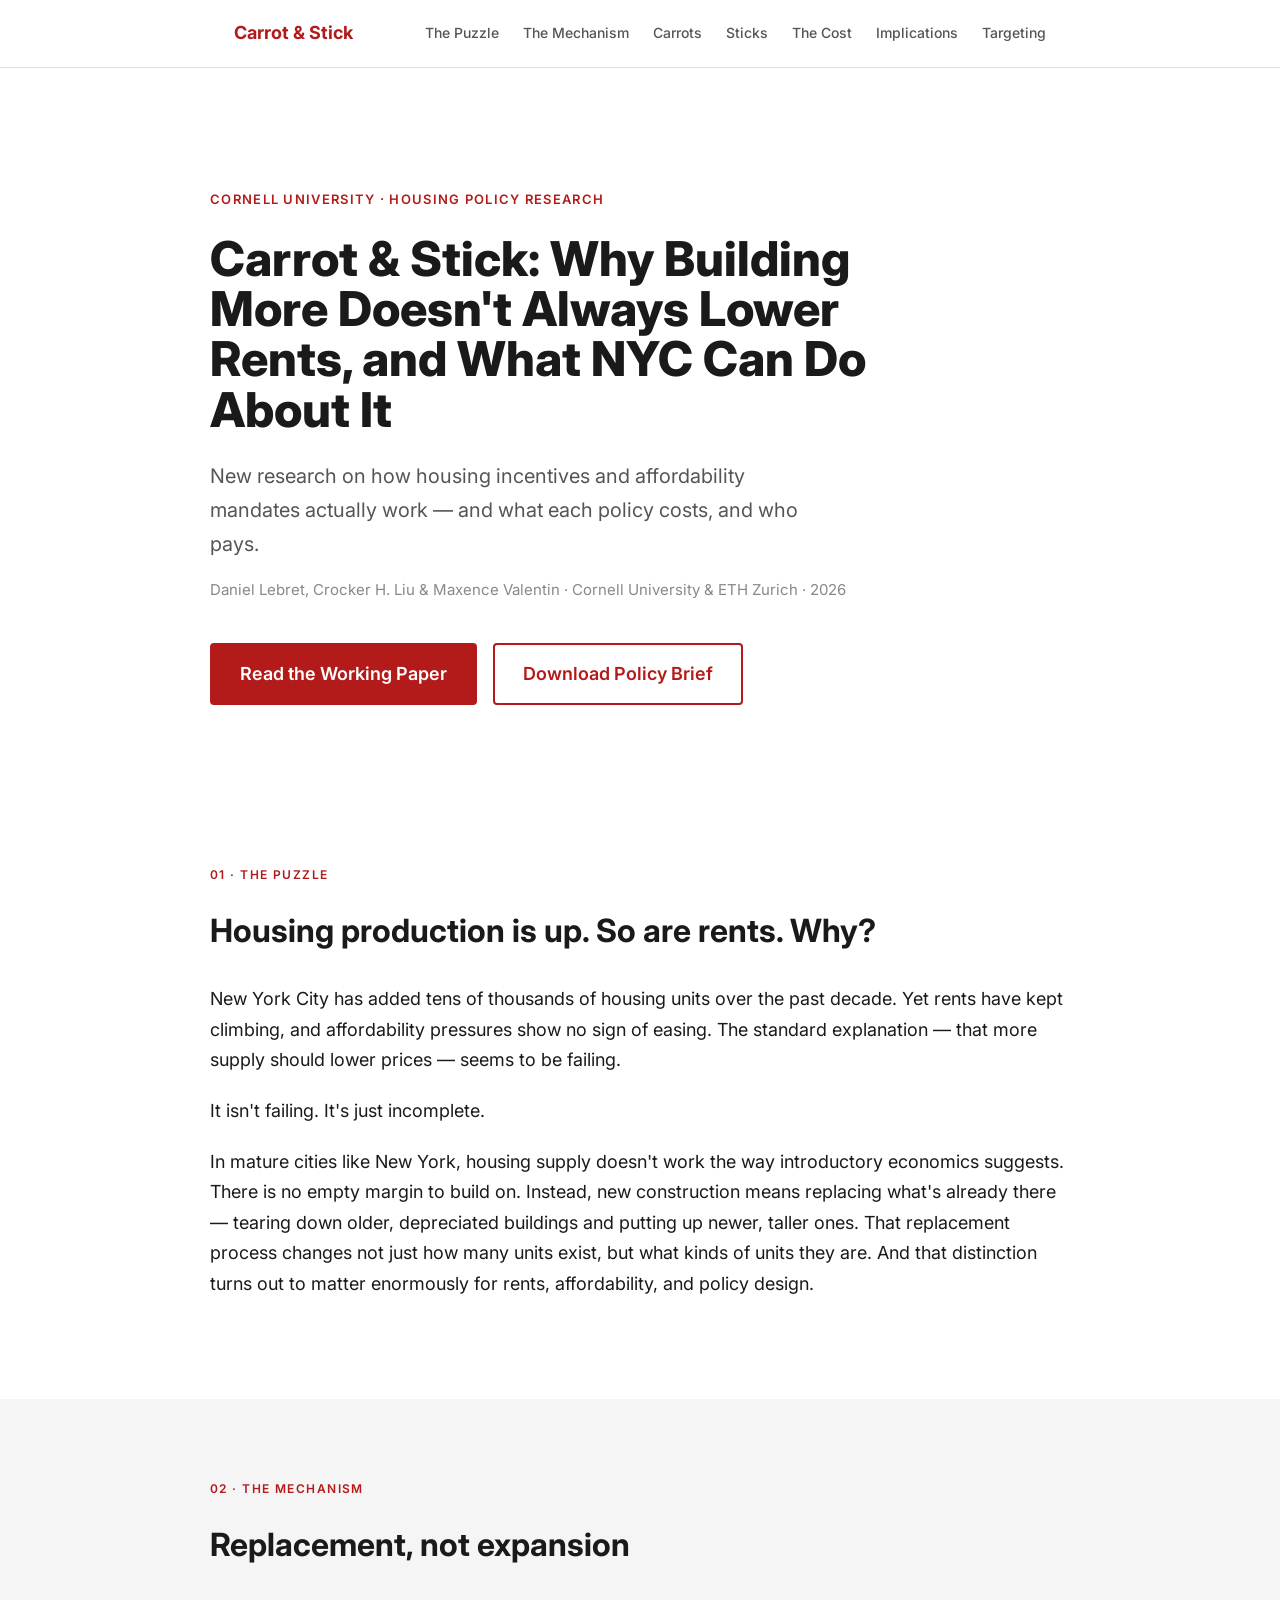
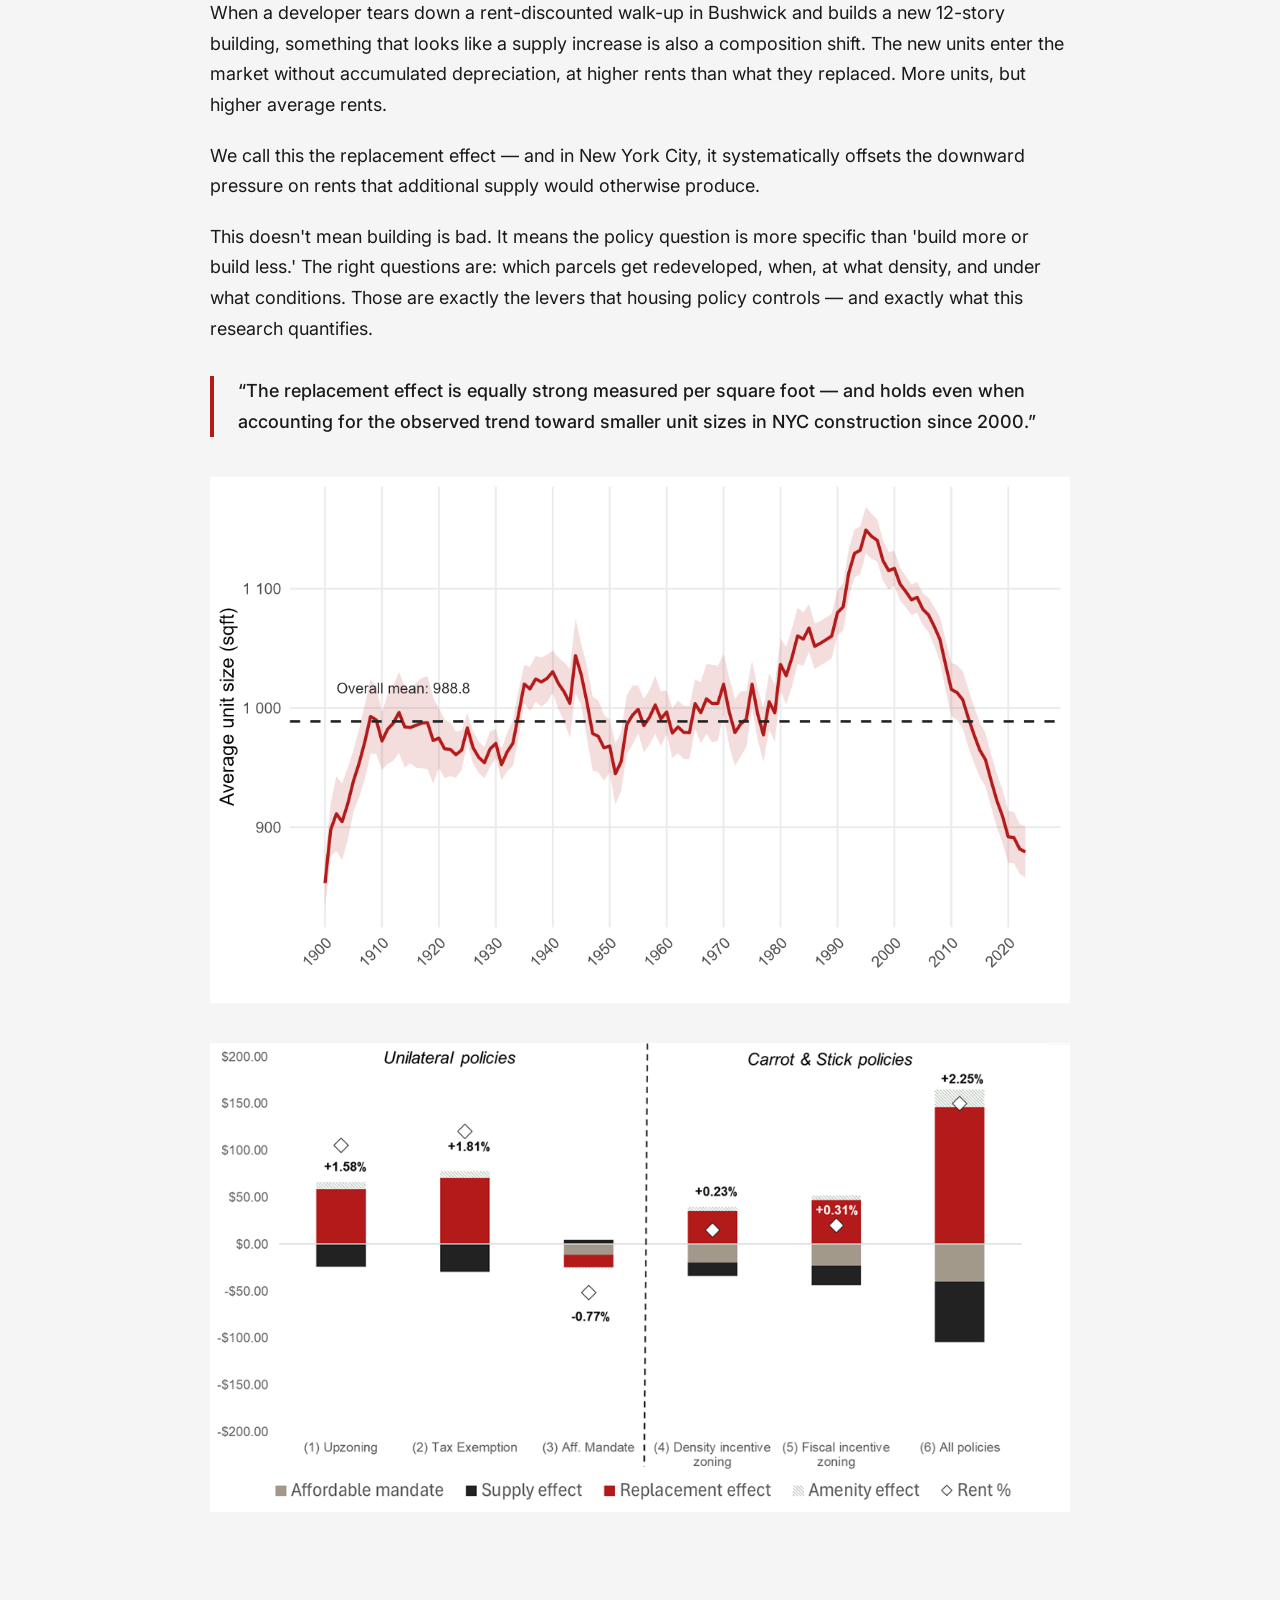
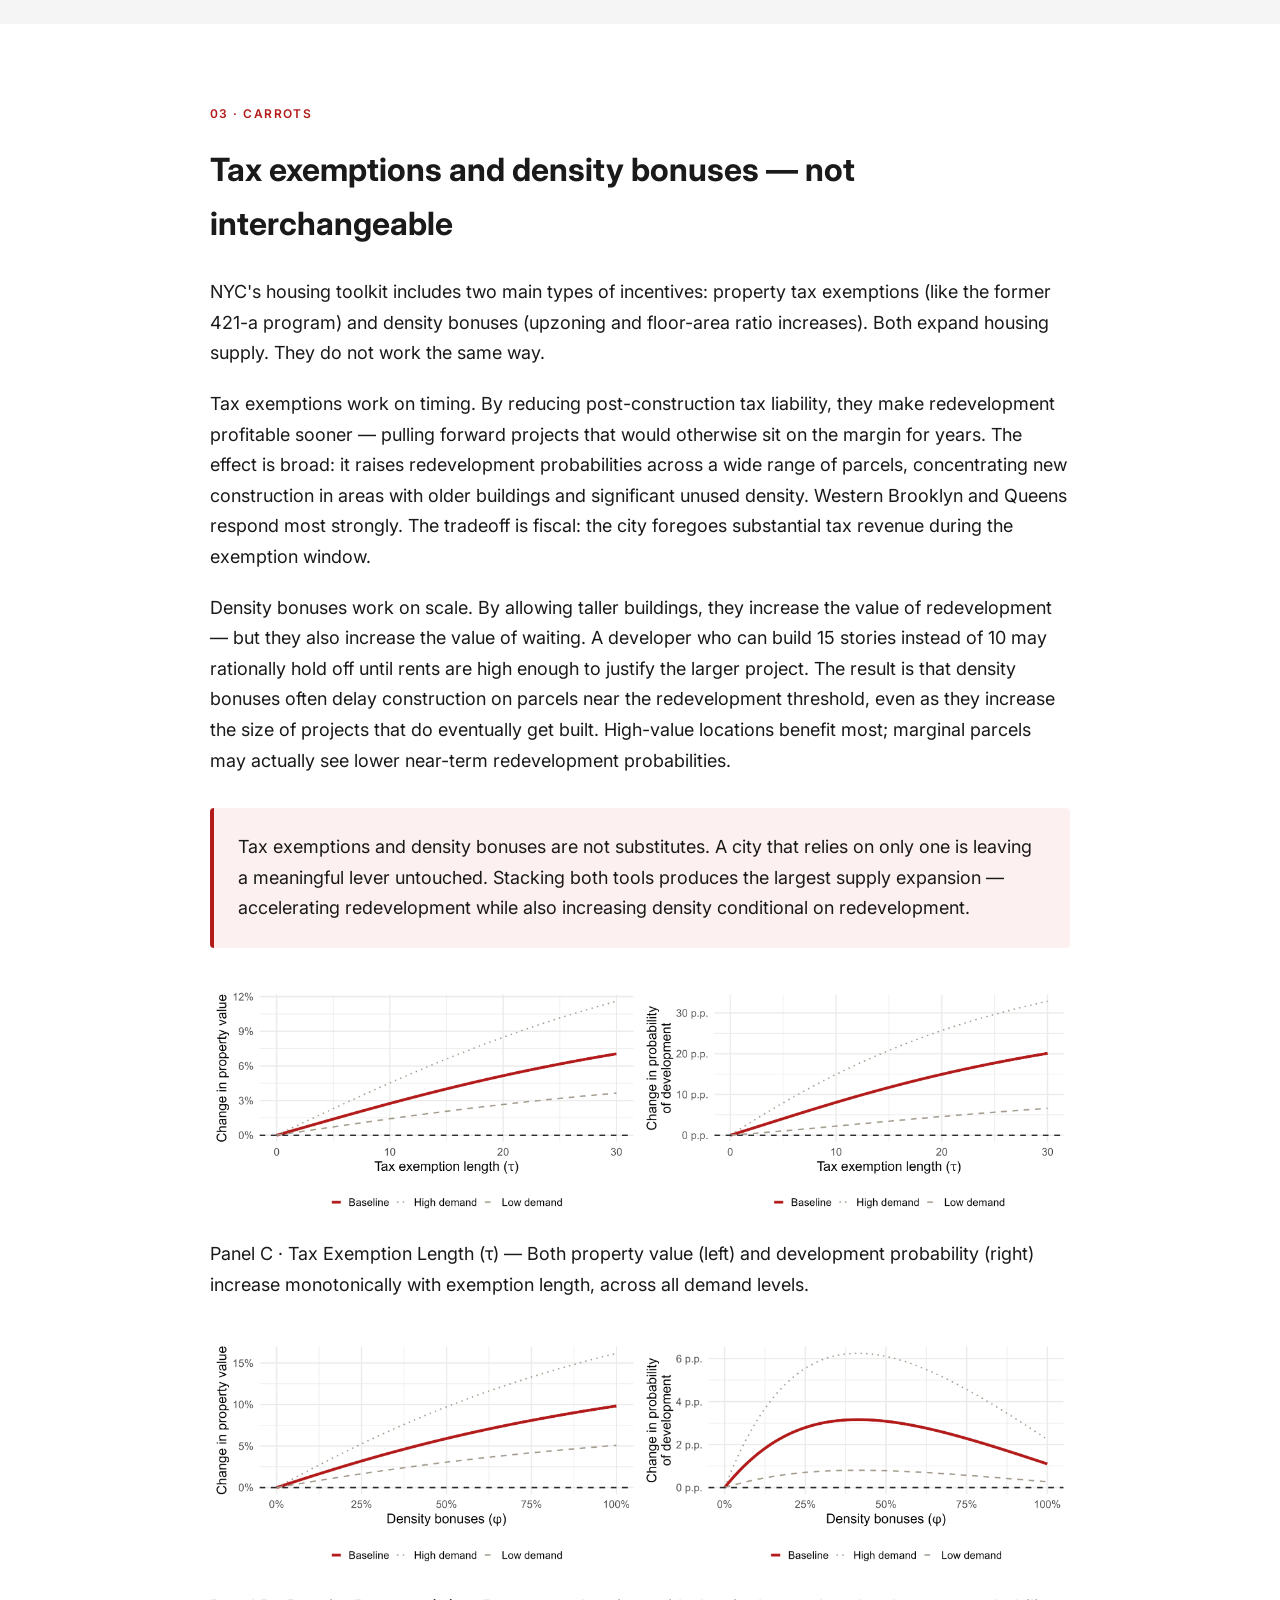
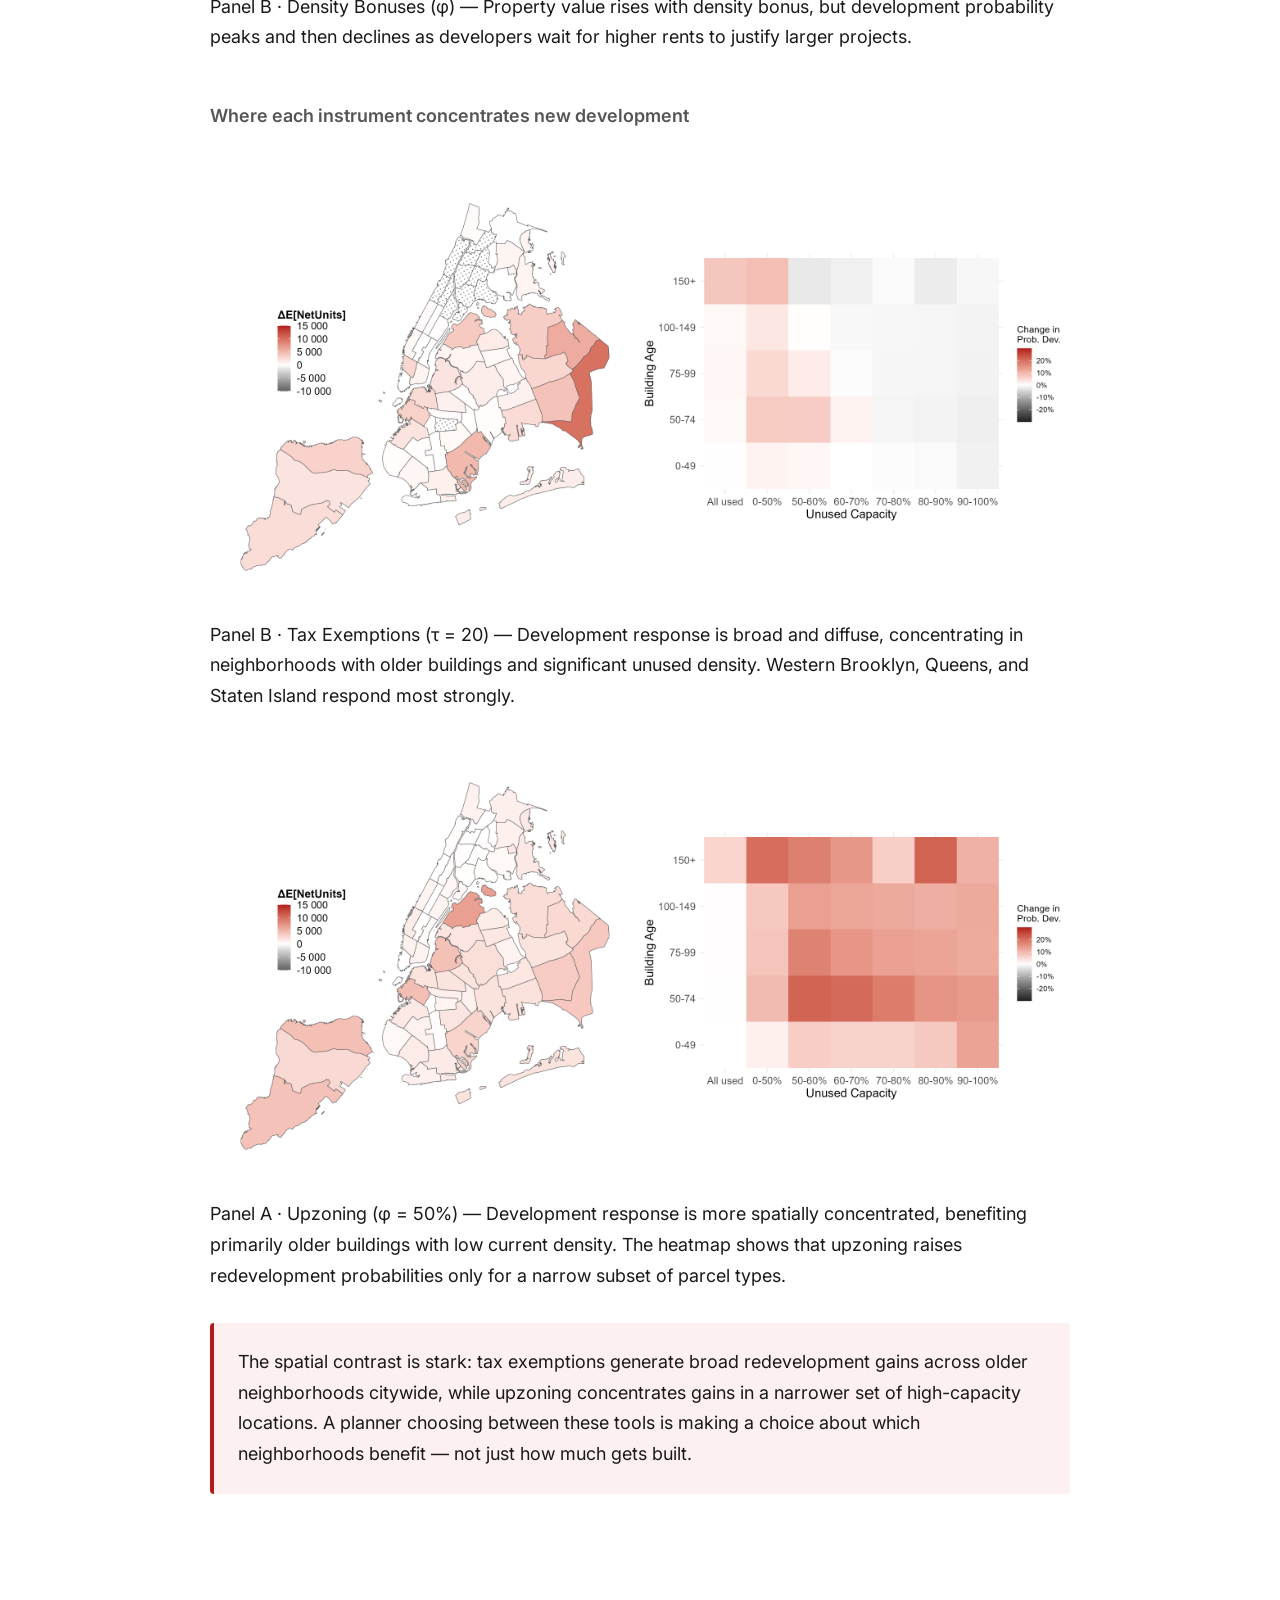
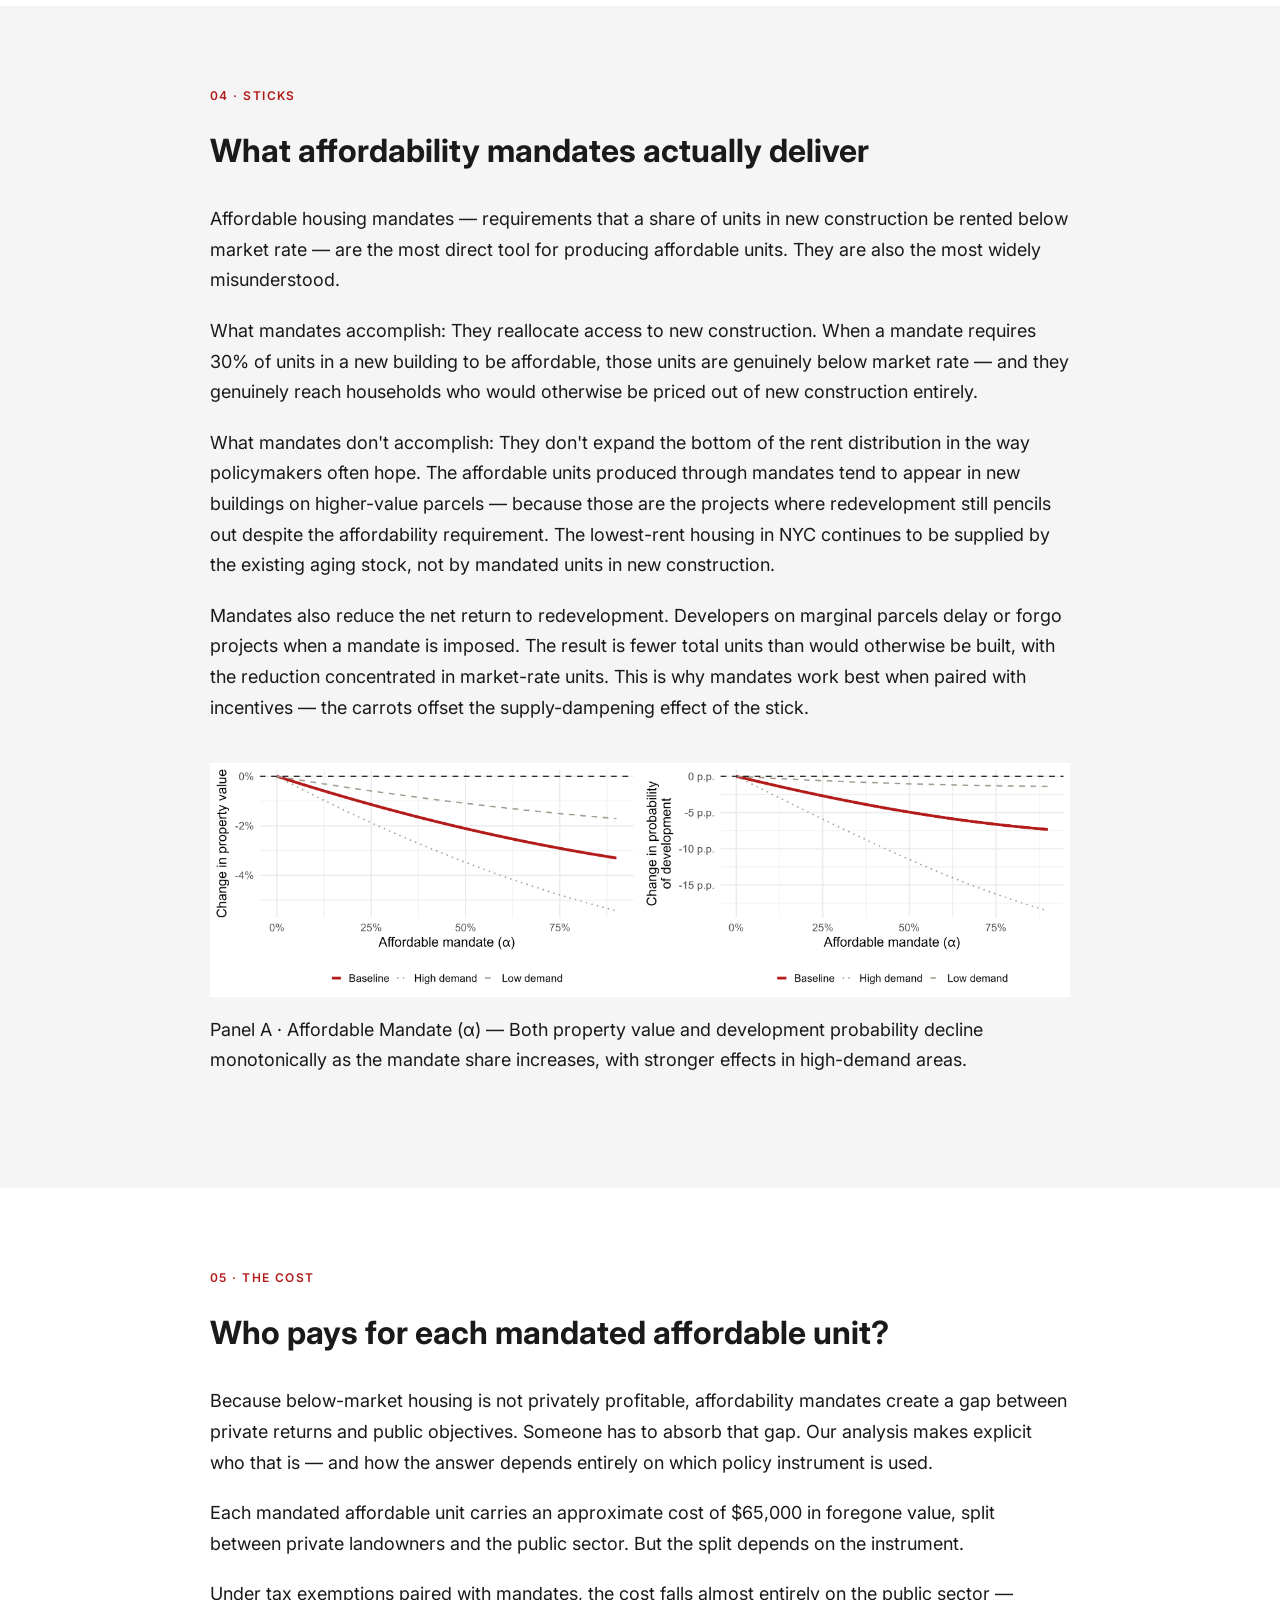
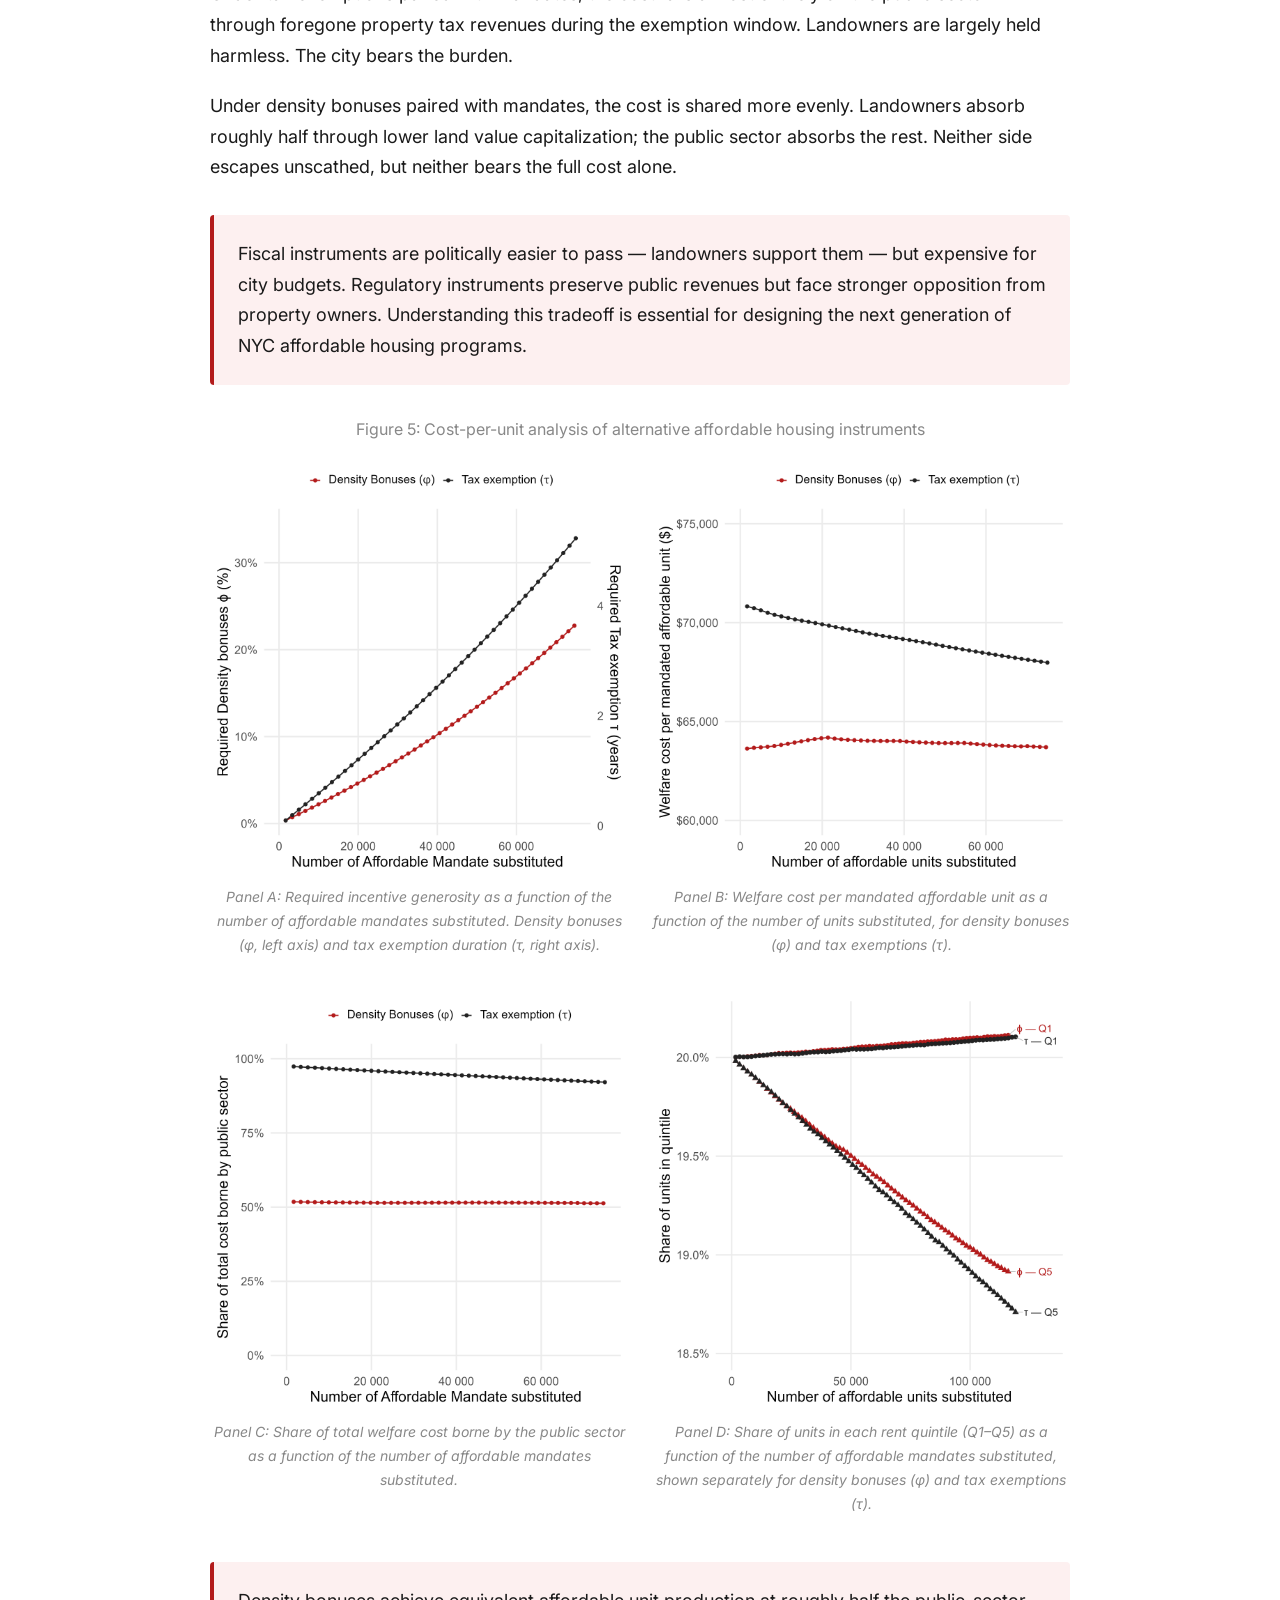
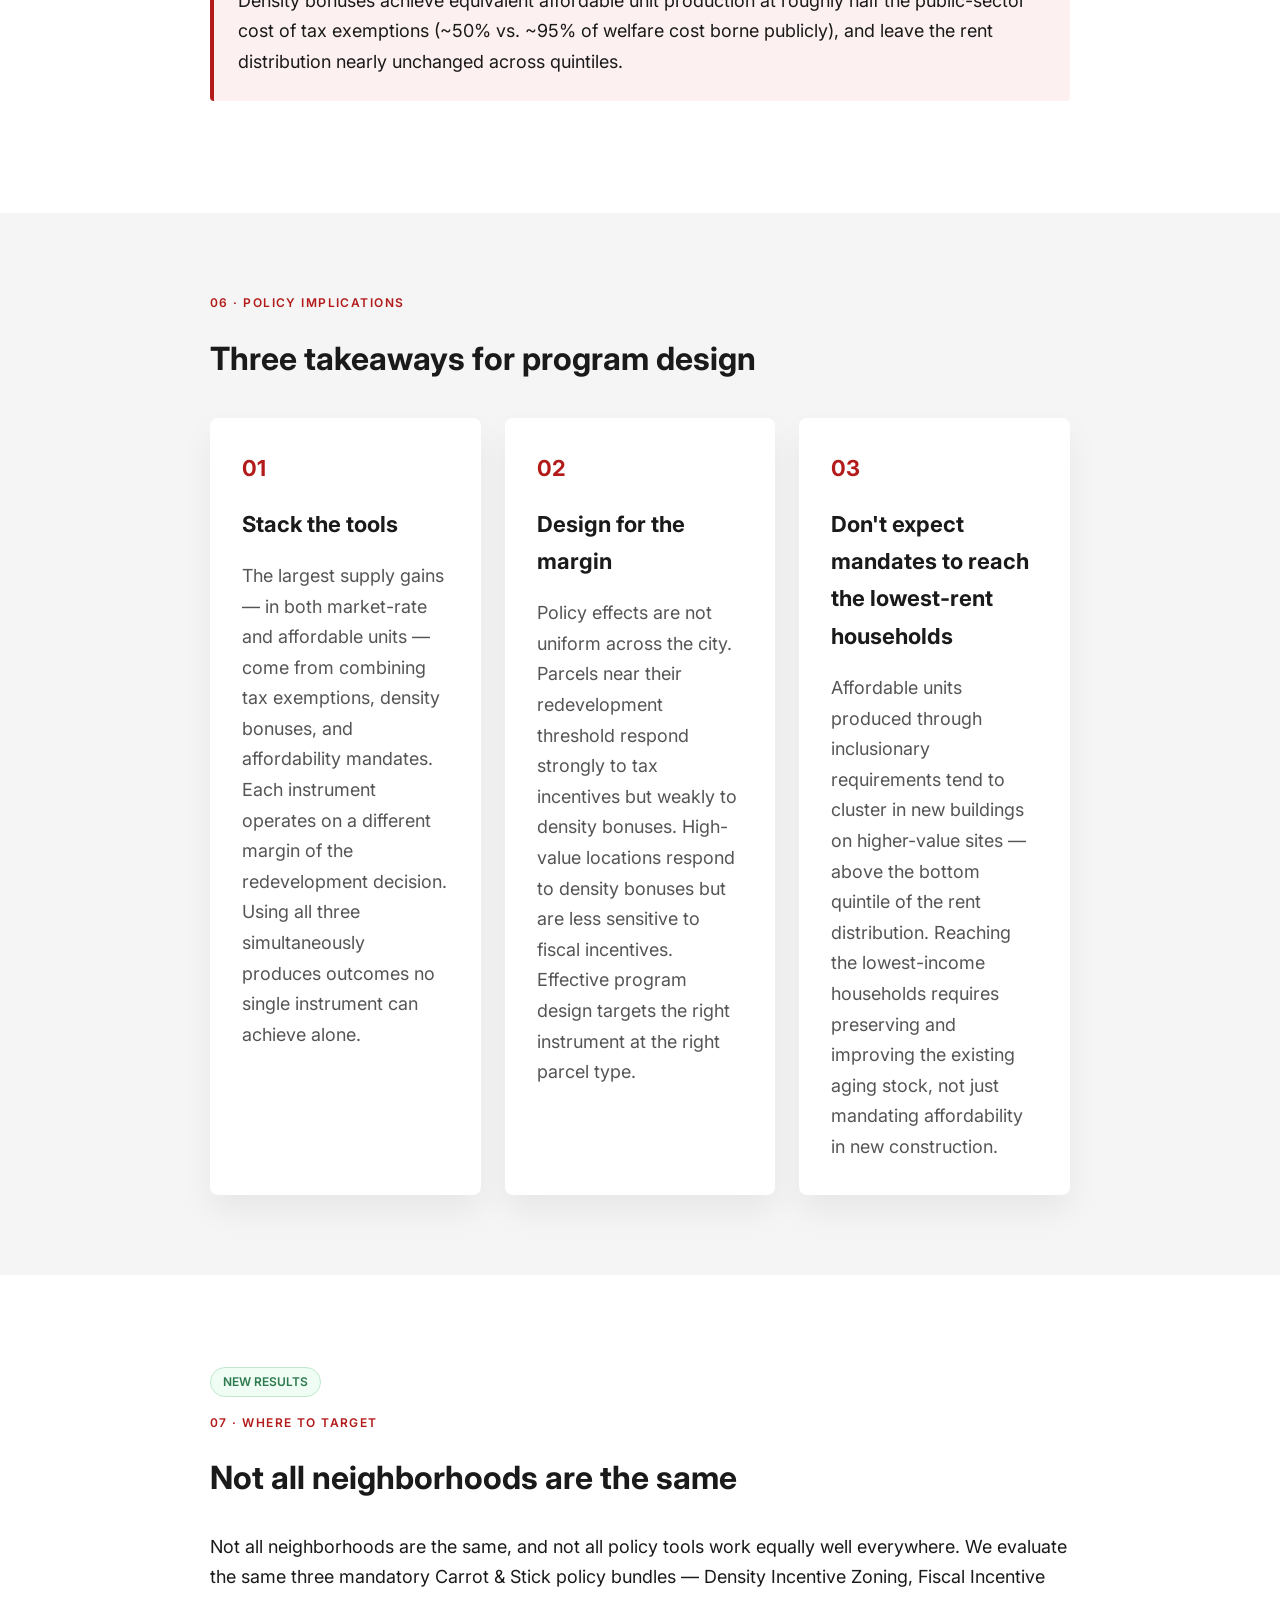
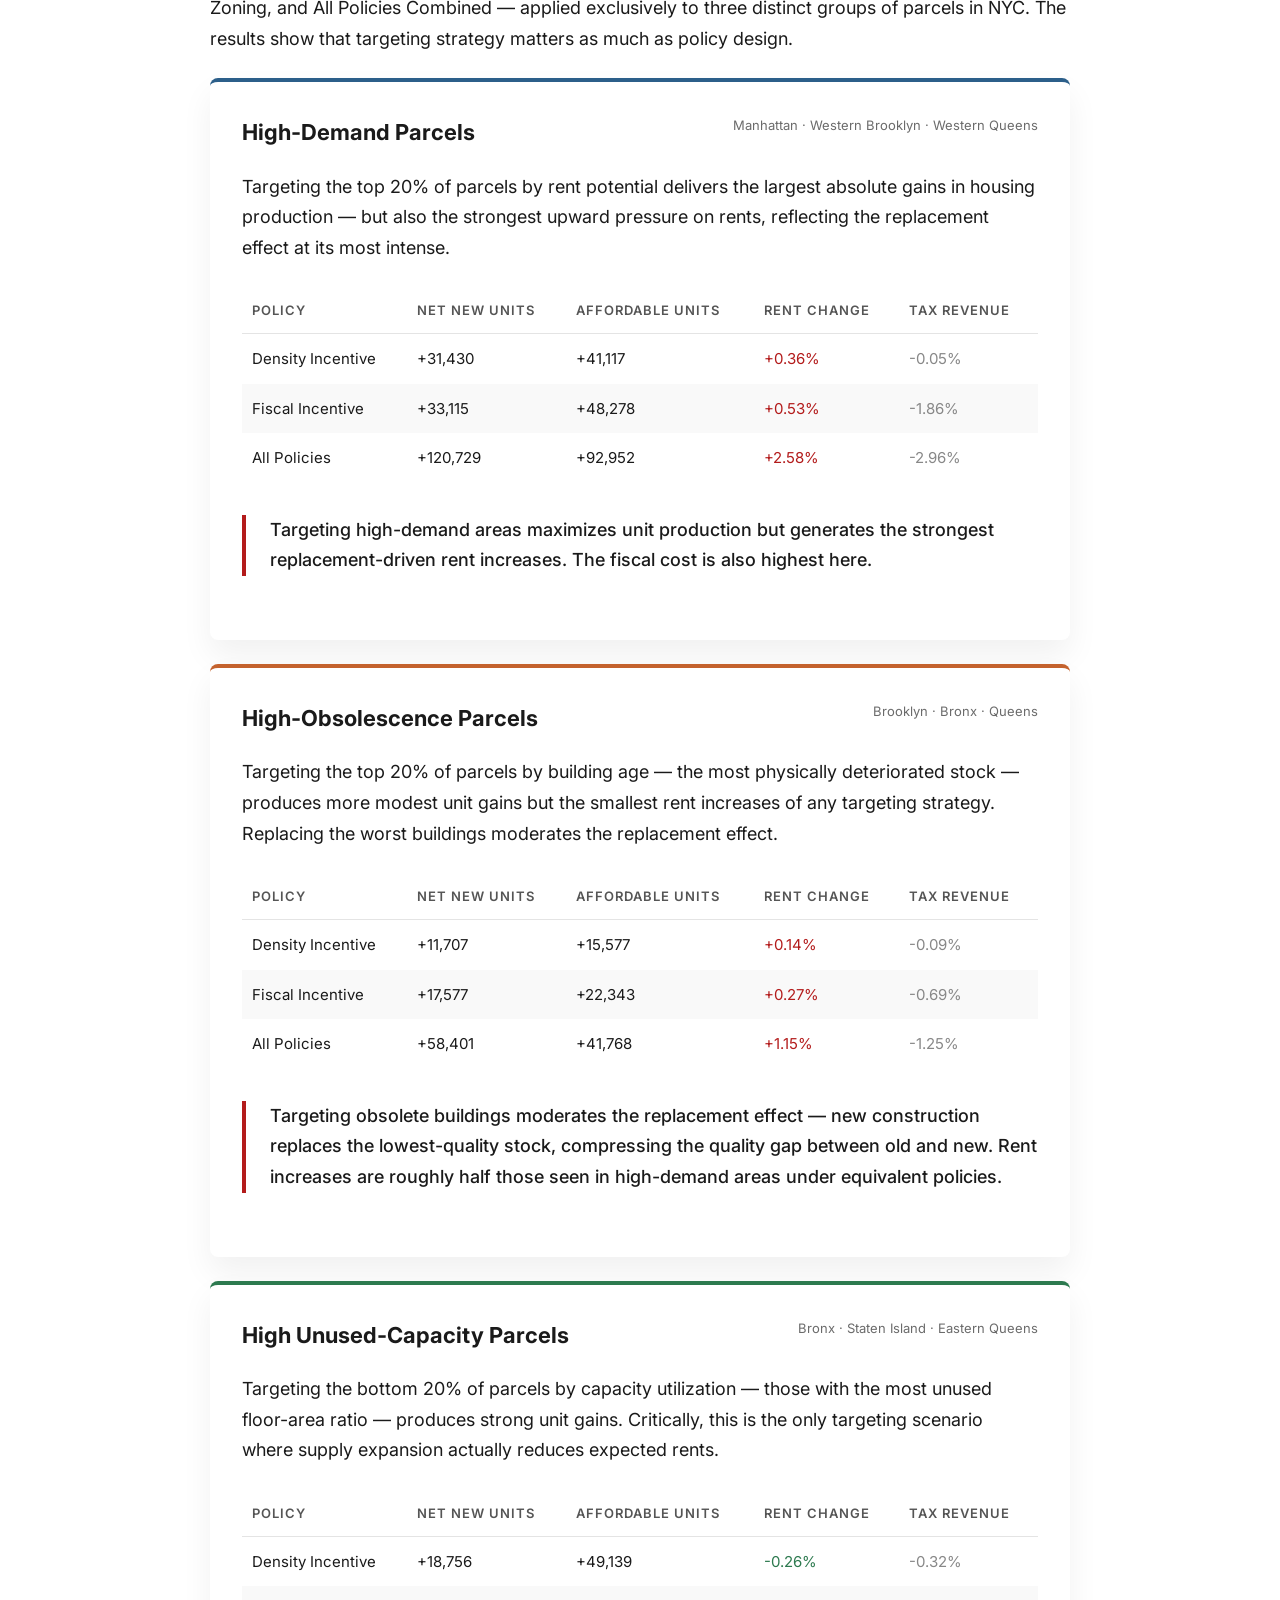
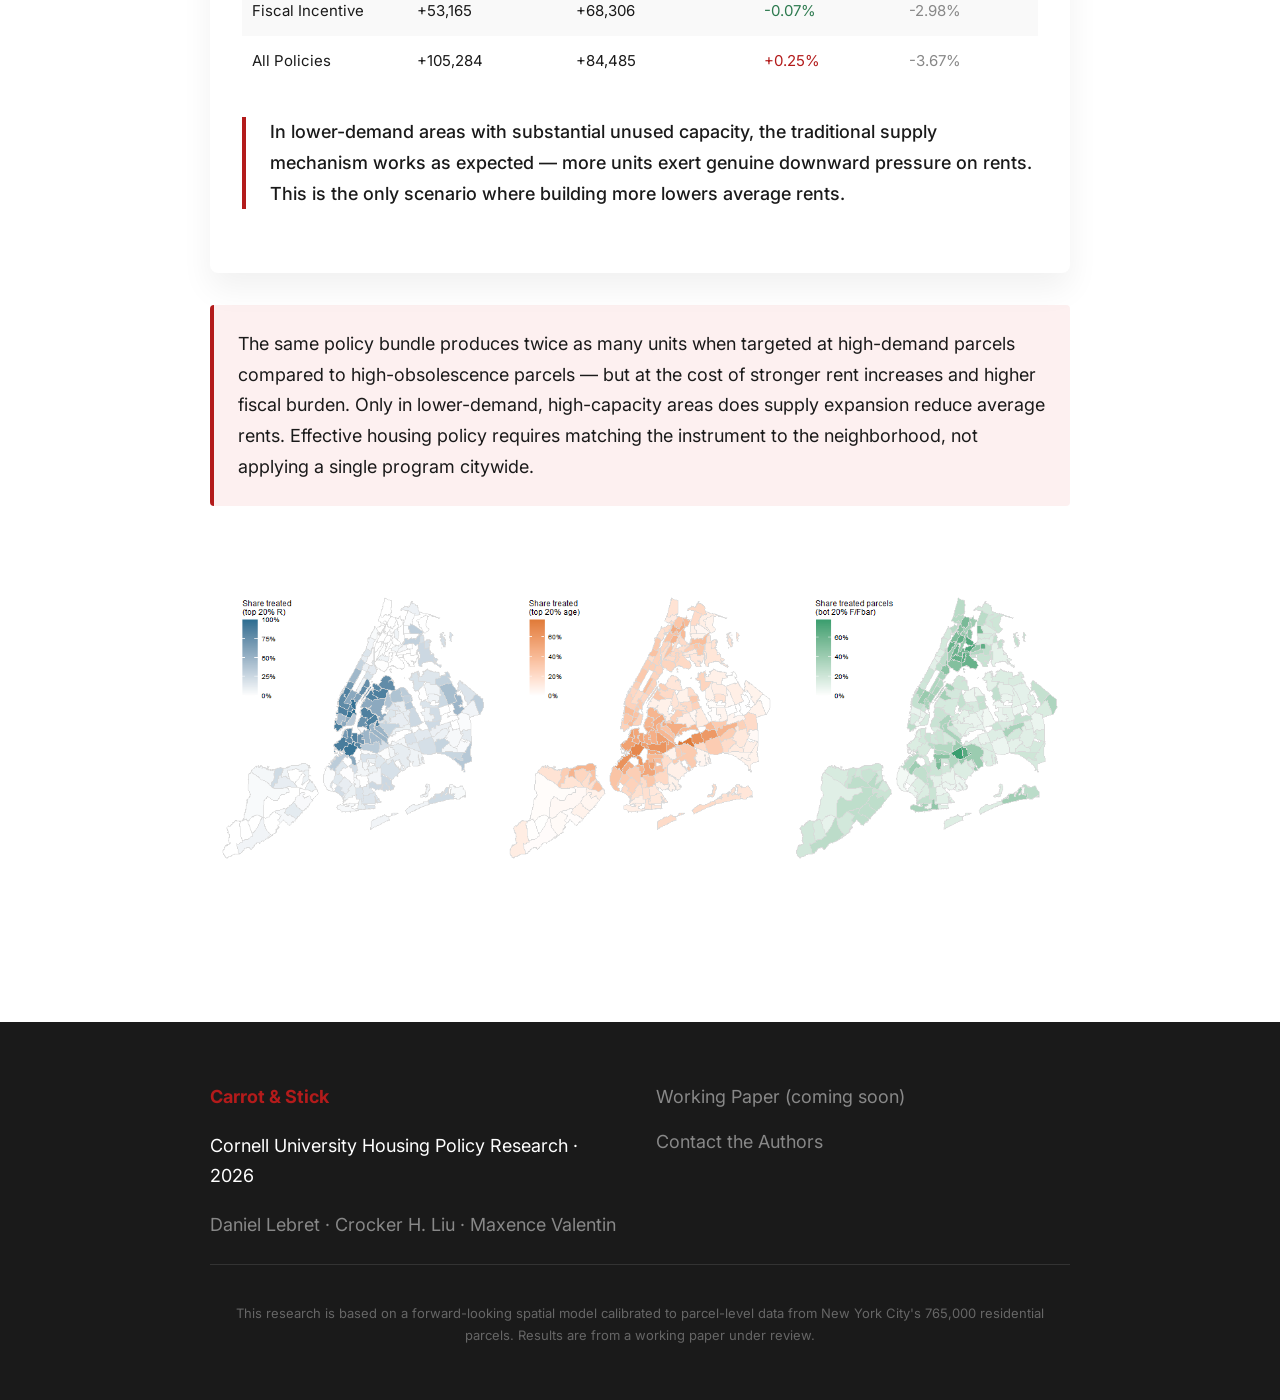
==== index.html @ 0e3a4232 "move files to root" ====
<!DOCTYPE html>
<html lang="en">
<head>
  <meta charset="UTF-8" />
  <meta name="viewport" content="width=device-width, initial-scale=1.0" />
  <title>Carrot & Stick</title>
  <link rel="preconnect" href="https://fonts.googleapis.com" />
  <link rel="preconnect" href="https://fonts.gstatic.com" crossorigin />
  <link href="https://fonts.googleapis.com/css2?family=Inter:wght@400;500;600;700;800&display=swap" rel="stylesheet" />
  <link rel="stylesheet" href="styles.css" />
</head>
<body>
  <header class="site-header">
    <div class="nav-container">
      <a class="brand" href="#top">Carrot & Stick</a>
      <button class="nav-toggle" aria-label="Toggle navigation">
        <span></span>
        <span></span>
        <span></span>
      </button>
      <nav class="nav-links" aria-label="Primary">
        <a href="#puzzle">The Puzzle</a>
        <a href="#mechanism">The Mechanism</a>
        <a href="#carrots">Carrots</a>
        <a href="#sticks">Sticks</a>
        <a href="#cost">The Cost</a>
        <a href="#implications">Implications</a>
        <a href="#targeting">Targeting</a>
      </nav>
    </div>
  </header>

  <main>
    <section id="top" class="hero-section">
      <div class="section-inner">
        <p class="eyebrow">CORNELL UNIVERSITY · HOUSING POLICY RESEARCH</p>
        <h1>Carrot & Stick: Why Building More Doesn't Always Lower Rents, and What NYC Can Do About It</h1>
        <p class="hero-copy">New research on how housing incentives and affordability mandates actually work — and what each policy costs, and who pays.</p>
        <p class="hero-meta">Daniel Lebret, Crocker H. Liu & Maxence Valentin · Cornell University & ETH Zurich · 2026</p>
        <div class="hero-actions">
          <a class="button button-primary" href="#">Read the Working Paper</a>
          <a class="button button-secondary" href="#">Download Policy Brief</a>
        </div>
      </div>
    </section>

    <section id="puzzle" class="content-section">
      <div class="section-inner">
        <p class="section-label">01 · THE PUZZLE</p>
        <h2>Housing production is up. So are rents. Why?</h2>
        <div class="section-copy">
          <p>New York City has added tens of thousands of housing units over the past decade. Yet rents have kept climbing, and affordability pressures show no sign of easing. The standard explanation — that more supply should lower prices — seems to be failing.</p>
          <p>It isn't failing. It's just incomplete.</p>
          <p>In mature cities like New York, housing supply doesn't work the way introductory economics suggests. There is no empty margin to build on. Instead, new construction means replacing what's already there — tearing down older, depreciated buildings and putting up newer, taller ones. That replacement process changes not just how many units exist, but what kinds of units they are. And that distinction turns out to matter enormously for rents, affordability, and policy design.</p>
        </div>
      </div>
    </section>

    <section id="mechanism" class="content-section section-alt">
      <div class="section-inner">
        <p class="section-label">02 · THE MECHANISM</p>
        <h2>Replacement, not expansion</h2>
        <div class="section-copy">
          <p>When a developer tears down a rent-discounted walk-up in Bushwick and builds a new 12-story building, something that looks like a supply increase is also a composition shift. The new units enter the market without accumulated depreciation, at higher rents than what they replaced. More units, but higher average rents.</p>
          <p>We call this the replacement effect — and in New York City, it systematically offsets the downward pressure on rents that additional supply would otherwise produce.</p>
          <p>This doesn't mean building is bad. It means the policy question is more specific than 'build more or build less.' The right questions are: which parcels get redeveloped, when, at what density, and under what conditions. Those are exactly the levers that housing policy controls — and exactly what this research quantifies.</p>
        </div>
        <aside class="quote-block">
          <p>“The replacement effect is equally strong measured per square foot — and holds even when accounting for the observed trend toward smaller unit sizes in NYC construction since 2000.”</p>
        </aside>
        <div class="figure-block">
          <img src="assets/figures/figure-6-unit-size-trend.png" alt="Weighted Average Size of Constructed Units in NYC" style="width: 100%; max-width: 100%; height: auto; display: block; box-sizing: border-box;" onerror="showFigurePlaceholder(this)" />
          <div class="figure-placeholder"><span>Figure G1 · Weighted Average Size of Constructed Units in NYC (Rolling Average, PLUTO Data)</span></div>
        </div>
        <div class="figure-block">
          <img src="assets/figures/figure-3-rent-decomposition.png" alt="Expected Rent Decomposition" style="width: 100%; max-width: 100%; height: auto; display: block; box-sizing: border-box;" onerror="showFigurePlaceholder(this)" />
          <div class="figure-placeholder"><span>Figure VI · Counterfactual Results — Expected Rent Decomposition. Replacement effect dominates supply effect across all six policy counterfactuals.</span></div>
        </div>
      </div>
    </section>

    <section id="carrots" class="content-section">
      <div class="section-inner">
        <p class="section-label">03 · CARROTS</p>
        <h2>Tax exemptions and density bonuses — not interchangeable</h2>
        <div class="section-copy">
          <p>NYC's housing toolkit includes two main types of incentives: property tax exemptions (like the former 421-a program) and density bonuses (upzoning and floor-area ratio increases). Both expand housing supply. They do not work the same way.</p>
          <p>Tax exemptions work on timing. By reducing post-construction tax liability, they make redevelopment profitable sooner — pulling forward projects that would otherwise sit on the margin for years. The effect is broad: it raises redevelopment probabilities across a wide range of parcels, concentrating new construction in areas with older buildings and significant unused density. Western Brooklyn and Queens respond most strongly. The tradeoff is fiscal: the city foregoes substantial tax revenue during the exemption window.</p>
          <p>Density bonuses work on scale. By allowing taller buildings, they increase the value of redevelopment — but they also increase the value of waiting. A developer who can build 15 stories instead of 10 may rationally hold off until rents are high enough to justify the larger project. The result is that density bonuses often delay construction on parcels near the redevelopment threshold, even as they increase the size of projects that do eventually get built. High-value locations benefit most; marginal parcels may actually see lower near-term redevelopment probabilities.</p>
        </div>
        <div class="key-finding">
          <p>Tax exemptions and density bonuses are not substitutes. A city that relies on only one is leaving a meaningful lever untouched. Stacking both tools produces the largest supply expansion — accelerating redevelopment while also increasing density conditional on redevelopment.</p>
        </div>
        <div class="figure-block">
          <img src="assets/figures/figure-1-policy-instruments3.png" alt="Tax Exemption Length" style="width: 100%; max-width: 100%; height: auto; display: block; box-sizing: border-box;" onerror="showFigurePlaceholder(this)" />
          <div class="figure-placeholder"><span>Figure A · Tax Exemption Length (τ) — Both property value (left) and development probability (right) increase monotonically with exemption length, across all demand levels.</span></div>
          <p class="figure-caption">Panel C · Tax Exemption Length (τ) — Both property value (left) and development probability (right) increase monotonically with exemption length, across all demand levels.</p>
        </div>
        <div class="figure-block">
          <img src="assets/figures/figure-1-policy-instruments2.png" alt="Density Bonuses" style="width: 100%; max-width: 100%; height: auto; display: block; box-sizing: border-box;" onerror="showFigurePlaceholder(this)" />
          <div class="figure-placeholder"><span>Figure B · Density Bonuses (φ) — Property value rises with density bonus, but development probability peaks and then declines as developers wait for higher rents to justify larger projects.</span></div>
          <p class="figure-caption">Panel B · Density Bonuses (φ) — Property value rises with density bonus, but development probability peaks and then declines as developers wait for higher rents to justify larger projects.</p>
        </div>
        <h3 class="spatial-subheading">Where each instrument concentrates new development</h3>
        <div class="figure-block">
          <img src="assets/figures/figure-4-spatial-maps1.png" alt="Tax Exemptions" style="width: 100%; max-width: 100%; height: auto; display: block; box-sizing: border-box;" onerror="showFigurePlaceholder(this)" />
          <div class="figure-placeholder"><span>Panel B · Tax Exemptions (τ = 20) — Development response is broad and diffuse, concentrating in neighborhoods with older buildings and significant unused density. Western Brooklyn, Queens, and Staten Island respond most strongly.</span></div>
          <p class="figure-caption">Panel B · Tax Exemptions (τ = 20) — Development response is broad and diffuse, concentrating in neighborhoods with older buildings and significant unused density. Western Brooklyn, Queens, and Staten Island respond most strongly.</p>
        </div>
        <div class="figure-block">
          <img src="assets/figures/figure-4-spatial-maps2.png" alt="Upzoning" style="width: 100%; max-width: 100%; height: auto; display: block; box-sizing: border-box;" onerror="showFigurePlaceholder(this)" />
          <div class="figure-placeholder"><span>Panel A · Upzoning (φ = 50%) — Development response is more spatially concentrated, benefiting primarily older buildings with low current density. The heatmap shows that upzoning raises redevelopment probabilities only for a narrow subset of parcel types.</span></div>
          <p class="figure-caption">Panel A · Upzoning (φ = 50%) — Development response is more spatially concentrated, benefiting primarily older buildings with low current density. The heatmap shows that upzoning raises redevelopment probabilities only for a narrow subset of parcel types.</p>
        </div>
        <div class="key-finding">
          <p>The spatial contrast is stark: tax exemptions generate broad redevelopment gains across older neighborhoods citywide, while upzoning concentrates gains in a narrower set of high-capacity locations. A planner choosing between these tools is making a choice about which neighborhoods benefit — not just how much gets built.</p>
        </div>
      </div>
    </section>

    <section id="sticks" class="content-section section-alt">
      <div class="section-inner">
        <p class="section-label">04 · STICKS</p>
        <h2>What affordability mandates actually deliver</h2>
        <div class="section-copy">
          <p>Affordable housing mandates — requirements that a share of units in new construction be rented below market rate — are the most direct tool for producing affordable units. They are also the most widely misunderstood.</p>
          <p>What mandates accomplish: They reallocate access to new construction. When a mandate requires 30% of units in a new building to be affordable, those units are genuinely below market rate — and they genuinely reach households who would otherwise be priced out of new construction entirely.</p>
          <p>What mandates don't accomplish: They don't expand the bottom of the rent distribution in the way policymakers often hope. The affordable units produced through mandates tend to appear in new buildings on higher-value parcels — because those are the projects where redevelopment still pencils out despite the affordability requirement. The lowest-rent housing in NYC continues to be supplied by the existing aging stock, not by mandated units in new construction.</p>
          <p>Mandates also reduce the net return to redevelopment. Developers on marginal parcels delay or forgo projects when a mandate is imposed. The result is fewer total units than would otherwise be built, with the reduction concentrated in market-rate units. This is why mandates work best when paired with incentives — the carrots offset the supply-dampening effect of the stick.</p>
        </div>
        <div class="figure-block">
          <img src="assets/figures/figure-1-policy-instruments1.png" alt="Affordable Mandate" style="width: 100%; max-width: 100%; height: auto; display: block; box-sizing: border-box;" onerror="showFigurePlaceholder(this)" />
          <div class="figure-placeholder"><span>Figure C · Affordable Mandate (α) — Both property value and development probability decline monotonically as the mandate share increases, with stronger effects in high-demand areas.</span></div>
          <p class="figure-caption">Panel A · Affordable Mandate (α) — Both property value and development probability decline monotonically as the mandate share increases, with stronger effects in high-demand areas.</p>
        </div>
      </div>
    </section>

    <section id="cost" class="content-section">
      <div class="section-inner">
        <p class="section-label">05 · THE COST</p>
        <h2>Who pays for each mandated affordable unit?</h2>
        <div class="section-copy">
          <p>Because below-market housing is not privately profitable, affordability mandates create a gap between private returns and public objectives. Someone has to absorb that gap. Our analysis makes explicit who that is — and how the answer depends entirely on which policy instrument is used.</p>
          <p>Each mandated affordable unit carries an approximate cost of $65,000 in foregone value, split between private landowners and the public sector. But the split depends on the instrument.</p>
          <p>Under tax exemptions paired with mandates, the cost falls almost entirely on the public sector — through foregone property tax revenues during the exemption window. Landowners are largely held harmless. The city bears the burden.</p>
          <p>Under density bonuses paired with mandates, the cost is shared more evenly. Landowners absorb roughly half through lower land value capitalization; the public sector absorbs the rest. Neither side escapes unscathed, but neither bears the full cost alone.</p>
        </div>
        <div class="key-finding">
          <p>Fiscal instruments are politically easier to pass — landowners support them — but expensive for city budgets. Regulatory instruments preserve public revenues but face stronger opposition from property owners. Understanding this tradeoff is essential for designing the next generation of NYC affordable housing programs.</p>
        </div>
        <div class="figure-label">Figure 5: Cost-per-unit analysis of alternative affordable housing instruments</div>
        <div class="figure-grid">
          <div class="figure-subblock">
            <img src="assets/figures/figure-5-cost-per-unit1.png" alt="Figure 5 Panel A: Required incentive generosity" style="width: 100%; max-width: 100%; height: auto; display: block; box-sizing: border-box;" onerror="showFigurePlaceholder(this)" />
            <div class="figure-placeholder"><span>Panel A: Required incentive generosity as a function of the number of affordable mandates substituted. Density bonuses (φ, left axis) and tax exemption duration (τ, right axis).</span></div>
            <p class="figure-caption">Panel A: Required incentive generosity as a function of the number of affordable mandates substituted. Density bonuses (φ, left axis) and tax exemption duration (τ, right axis).</p>
          </div>
          <div class="figure-subblock">
            <img src="assets/figures/figure-5-cost-per-unit2.png" alt="Figure 5 Panel B: Welfare cost per mandated affordable unit" style="width: 100%; max-width: 100%; height: auto; display: block; box-sizing: border-box;" onerror="showFigurePlaceholder(this)" />
            <div class="figure-placeholder"><span>Panel B: Welfare cost per mandated affordable unit as a function of the number of units substituted, for density bonuses (φ) and tax exemptions (τ).</span></div>
            <p class="figure-caption">Panel B: Welfare cost per mandated affordable unit as a function of the number of units substituted, for density bonuses (φ) and tax exemptions (τ).</p>
          </div>
          <div class="figure-subblock">
            <img src="assets/figures/figure-5-cost-per-unit3.png" alt="Figure 5 Panel C: Share of total welfare cost borne by the public sector" style="width: 100%; max-width: 100%; height: auto; display: block; box-sizing: border-box;" onerror="showFigurePlaceholder(this)" />
            <div class="figure-placeholder"><span>Panel C: Share of total welfare cost borne by the public sector as a function of the number of affordable mandates substituted.</span></div>
            <p class="figure-caption">Panel C: Share of total welfare cost borne by the public sector as a function of the number of affordable mandates substituted.</p>
          </div>
          <div class="figure-subblock">
            <img src="assets/figures/figure-5-cost-per-unit4.png" alt="Figure 5 Panel D: Share of units in each rent quintile" style="width: 100%; max-width: 100%; height: auto; display: block; box-sizing: border-box;" onerror="showFigurePlaceholder(this)" />
            <div class="figure-placeholder"><span>Panel D: Share of units in each rent quintile (Q1–Q5) as a function of the number of affordable mandates substituted, shown separately for density bonuses (φ) and tax exemptions (τ).</span></div>
            <p class="figure-caption">Panel D: Share of units in each rent quintile (Q1–Q5) as a function of the number of affordable mandates substituted, shown separately for density bonuses (φ) and tax exemptions (τ).</p>
          </div>
        </div>
        <div class="key-finding">
          <p>Density bonuses achieve equivalent affordable unit production at roughly half the public-sector cost of tax exemptions (~50% vs. ~95% of welfare cost borne publicly), and leave the rent distribution nearly unchanged across quintiles.</p>
        </div>
      </div>
    </section>

    <section id="implications" class="content-section section-alt">
      <div class="section-inner">
        <p class="section-label">06 · POLICY IMPLICATIONS</p>
        <h2>Three takeaways for program design</h2>
        <div class="implication-grid">
          <article class="implication-card">
            <div class="implication-number">01</div>
            <h3>Stack the tools</h3>
            <p>The largest supply gains — in both market-rate and affordable units — come from combining tax exemptions, density bonuses, and affordability mandates. Each instrument operates on a different margin of the redevelopment decision. Using all three simultaneously produces outcomes no single instrument can achieve alone.</p>
          </article>
          <article class="implication-card">
            <div class="implication-number">02</div>
            <h3>Design for the margin</h3>
            <p>Policy effects are not uniform across the city. Parcels near their redevelopment threshold respond strongly to tax incentives but weakly to density bonuses. High-value locations respond to density bonuses but are less sensitive to fiscal incentives. Effective program design targets the right instrument at the right parcel type.</p>
          </article>
          <article class="implication-card">
            <div class="implication-number">03</div>
            <h3>Don't expect mandates to reach the lowest-rent households</h3>
            <p>Affordable units produced through inclusionary requirements tend to cluster in new buildings on higher-value sites — above the bottom quintile of the rent distribution. Reaching the lowest-income households requires preserving and improving the existing aging stock, not just mandating affordability in new construction.</p>
          </article>
        </div>
      </div>
    </section>

    <section id="targeting" class="content-section">
      <div class="section-inner">
        <p class="section-badge" style="background:#F0FDF4;color:#2D7A4F;border:1px solid #C0E8CC;">NEW RESULTS</p>
        <p class="section-label">07 · WHERE TO TARGET</p>
        <h2>Not all neighborhoods are the same</h2>
        <div class="section-copy">
          <p>Not all neighborhoods are the same, and not all policy tools work equally well everywhere. We evaluate the same three mandatory Carrot & Stick policy bundles — Density Incentive Zoning, Fiscal Incentive Zoning, and All Policies Combined — applied exclusively to three distinct groups of parcels in NYC. The results show that targeting strategy matters as much as policy design.</p>
          <div class="targeting-cards">
            <article class="targeting-card" style="border-top:4px solid #2C5F8A;">
              <div class="targeting-card-header">
                <h3>High-Demand Parcels</h3>
                <span class="location-tag">Manhattan · Western Brooklyn · Western Queens</span>
              </div>
              <p>Targeting the top 20% of parcels by rent potential delivers the largest absolute gains in housing production — but also the strongest upward pressure on rents, reflecting the replacement effect at its most intense.</p>
              <div class="table-wrapper">
                <table class="targeting-table">
                  <thead>
                    <tr>
                      <th>Policy</th>
                      <th>Net New Units</th>
                      <th>Affordable Units</th>
                      <th>Rent Change</th>
                      <th>Tax Revenue</th>
                    </tr>
                  </thead>
                  <tbody>
                    <tr>
                      <td>Density Incentive</td>
                      <td>+31,430</td>
                      <td>+41,117</td>
                      <td class="rent-positive">+0.36%</td>
                      <td class="tax-negative">-0.05%</td>
                    </tr>
                    <tr>
                      <td>Fiscal Incentive</td>
                      <td>+33,115</td>
                      <td>+48,278</td>
                      <td class="rent-positive">+0.53%</td>
                      <td class="tax-negative">-1.86%</td>
                    </tr>
                    <tr>
                      <td>All Policies</td>
                      <td>+120,729</td>
                      <td>+92,952</td>
                      <td class="rent-positive">+2.58%</td>
                      <td class="tax-negative">-2.96%</td>
                    </tr>
                  </tbody>
                </table>
              </div>
              <blockquote class="quote-block" style="border-left-color:#B31B1B;">
                <p>Targeting high-demand areas maximizes unit production but generates the strongest replacement-driven rent increases. The fiscal cost is also highest here.</p>
              </blockquote>
            </article>
            <article class="targeting-card" style="border-top:4px solid #C4622D;">
              <div class="targeting-card-header">
                <h3>High-Obsolescence Parcels</h3>
                <span class="location-tag">Brooklyn · Bronx · Queens</span>
              </div>
              <p>Targeting the top 20% of parcels by building age — the most physically deteriorated stock — produces more modest unit gains but the smallest rent increases of any targeting strategy. Replacing the worst buildings moderates the replacement effect.</p>
              <div class="table-wrapper">
                <table class="targeting-table">
                  <thead>
                    <tr>
                      <th>Policy</th>
                      <th>Net New Units</th>
                      <th>Affordable Units</th>
                      <th>Rent Change</th>
                      <th>Tax Revenue</th>
                    </tr>
                  </thead>
                  <tbody>
                    <tr>
                      <td>Density Incentive</td>
                      <td>+11,707</td>
                      <td>+15,577</td>
                      <td class="rent-positive">+0.14%</td>
                      <td class="tax-negative">-0.09%</td>
                    </tr>
                    <tr>
                      <td>Fiscal Incentive</td>
                      <td>+17,577</td>
                      <td>+22,343</td>
                      <td class="rent-positive">+0.27%</td>
                      <td class="tax-negative">-0.69%</td>
                    </tr>
                    <tr>
                      <td>All Policies</td>
                      <td>+58,401</td>
                      <td>+41,768</td>
                      <td class="rent-positive">+1.15%</td>
                      <td class="tax-negative">-1.25%</td>
                    </tr>
                  </tbody>
                </table>
              </div>
              <blockquote class="quote-block" style="border-left-color:#B31B1B;">
                <p>Targeting obsolete buildings moderates the replacement effect — new construction replaces the lowest-quality stock, compressing the quality gap between old and new. Rent increases are roughly half those seen in high-demand areas under equivalent policies.</p>
              </blockquote>
            </article>
            <article class="targeting-card" style="border-top:4px solid #2D7A4F;">
              <div class="targeting-card-header">
                <h3>High Unused-Capacity Parcels</h3>
                <span class="location-tag">Bronx · Staten Island · Eastern Queens</span>
              </div>
              <p>Targeting the bottom 20% of parcels by capacity utilization — those with the most unused floor-area ratio — produces strong unit gains. Critically, this is the only targeting scenario where supply expansion actually reduces expected rents.</p>
              <div class="table-wrapper">
                <table class="targeting-table">
                  <thead>
                    <tr>
                      <th>Policy</th>
                      <th>Net New Units</th>
                      <th>Affordable Units</th>
                      <th>Rent Change</th>
                      <th>Tax Revenue</th>
                    </tr>
                  </thead>
                  <tbody>
                    <tr>
                      <td>Density Incentive</td>
                      <td>+18,756</td>
                      <td>+49,139</td>
                      <td class="rent-negative">-0.26%</td>
                      <td class="tax-negative">-0.32%</td>
                    </tr>
                    <tr>
                      <td>Fiscal Incentive</td>
                      <td>+53,165</td>
                      <td>+68,306</td>
                      <td class="rent-negative">-0.07%</td>
                      <td class="tax-negative">-2.98%</td>
                    </tr>
                    <tr>
                      <td>All Policies</td>
                      <td>+105,284</td>
                      <td>+84,485</td>
                      <td class="rent-positive">+0.25%</td>
                      <td class="tax-negative">-3.67%</td>
                    </tr>
                  </tbody>
                </table>
              </div>
              <blockquote class="quote-block" style="border-left-color:#B31B1B;">
                <p>In lower-demand areas with substantial unused capacity, the traditional supply mechanism works as expected — more units exert genuine downward pressure on rents. This is the only scenario where building more lowers average rents.</p>
              </blockquote>
            </article>
          </div>
          <div class="key-finding">
            <p>The same policy bundle produces twice as many units when targeted at high-demand parcels compared to high-obsolescence parcels — but at the cost of stronger rent increases and higher fiscal burden. Only in lower-demand, high-capacity areas does supply expansion reduce average rents. Effective housing policy requires matching the instrument to the neighborhood, not applying a single program citywide.</p>
          </div>
        </div>
        <div class="figure-block">
          <img src="assets/figures/figure-7-targeted-parcels.png" alt="Targeted Parcels by Criterion" style="width: 100%; max-width: 100%; height: auto; display: block; box-sizing: border-box;" onerror="showFigurePlaceholder(this)" />
          <div class="figure-placeholder"><span>Figure H1 · Targeted Parcels by Criterion — High Demand (blue), High Obsolescence (orange), High Unused Capacity (green). Note the spatial non-overlap across targeting groups.</span></div>
        </div>
      </div>
    </section>
  </main>

  <footer class="site-footer">
    <div class="footer-inner">
      <div class="footer-left">
        <p class="footer-brand">Carrot & Stick</p>
        <p>Cornell University Housing Policy Research · 2026</p>
        <p class="footer-small">Daniel Lebret · Crocker H. Liu · Maxence Valentin</p>
      </div>
      <div class="footer-right">
        <a href="#" class="footer-link">Working Paper (coming soon)</a>
        <a href="#" class="footer-link">Contact the Authors</a>
      </div>
    </div>
    <div class="footer-note">
      <p>This research is based on a forward-looking spatial model calibrated to parcel-level data from New York City's 765,000 residential parcels. Results are from a working paper under review.</p>
    </div>
  </footer>

  <script src="script.js"></script>
</body>
</html>
---- styles.css ----
:root {
  --red: #B31B1B;
  --white: #FFFFFF;
  --gray-100: #F5F5F5;
  --gray-200: #E8E8E8;
  --gray-300: #CCCCCC;
  --text-dark: #1A1A1A;
  --text-mid: #555555;
  --text-light: #888888;
}

* {
  box-sizing: border-box;
}

html {
  scroll-behavior: smooth;
}

body {
  margin: 0;
  font-family: 'Inter', sans-serif;
  color: var(--text-dark);
  background: var(--white);
  line-height: 1.7;
  font-size: 18px;
}

img {
  max-width: 100%;
  display: block;
}

.site-header {
  position: sticky;
  top: 0;
  width: 100%;
  background: var(--white);
  z-index: 20;
  border-bottom: 1px solid #E0E0E0;
}

.nav-container {
  max-width: 860px;
  margin: 0 auto;
  padding: 18px 24px;
  display: flex;
  align-items: center;
  justify-content: space-between;
  transition: box-shadow 0.25s ease;
}

.site-header.scrolled .nav-container {
  box-shadow: 0 8px 24px rgba(0, 0, 0, 0.08);
}

.brand {
  color: var(--red);
  font-weight: 700;
  text-decoration: none;
  font-size: 18px;
}

.nav-links {
  display: flex;
  gap: 24px;
  flex-wrap: wrap;
}

.nav-links a {
  color: var(--text-mid);
  text-decoration: none;
  font-size: 14px;
  font-weight: 500;
}

.nav-links a:hover,
.nav-links a:focus {
  color: var(--red);
}

.nav-toggle {
  display: none;
  border: none;
  background: transparent;
  cursor: pointer;
  padding: 8px;
}

.nav-toggle span {
  display: block;
  width: 24px;
  height: 2px;
  background: var(--text-dark);
  margin: 5px 0;
  transition: transform 0.25s ease;
}

.hero-section {
  padding: 120px 24px 80px;
  background: var(--white);
}

.section-inner {
  max-width: 860px;
  margin: 0 auto;
}

.eyebrow {
  color: var(--red);
  font-size: 13px;
  font-weight: 600;
  letter-spacing: 0.1em;
  text-transform: uppercase;
  margin: 0 0 24px;
}

.hero-section h1 {
  font-size: clamp(36px, 5vw, 48px);
  line-height: 1.05;
  max-width: 700px;
  margin: 0;
  font-weight: 800;
}

.hero-copy {
  color: var(--text-mid);
  font-size: 20px;
  max-width: 600px;
  margin: 24px 0 0;
}

.hero-meta {
  color: var(--text-light);
  margin-top: 16px;
  font-size: 15px;
  max-width: 640px;
}

.hero-actions {
  display: flex;
  flex-wrap: wrap;
  gap: 16px;
  margin-top: 40px;
}

.button {
  display: inline-flex;
  align-items: center;
  justify-content: center;
  padding: 14px 28px;
  border-radius: 4px;
  text-decoration: none;
  font-weight: 600;
  transition: background-color 0.2s ease, color 0.2s ease, border-color 0.2s ease;
}

.button-primary {
  background: var(--red);
  color: var(--white);
  border: 2px solid var(--red);
}

.button-primary:hover,
.button-primary:focus {
  background: #8f1616;
  border-color: #8f1616;
}

.button-secondary {
  background: var(--white);
  color: var(--red);
  border: 2px solid var(--red);
}

.button-secondary:hover,
.button-secondary:focus {
  background: #f9ecec;
}

.content-section {
  padding: 80px 24px;
  background: var(--white);
}

.section-alt {
  background: var(--gray-100);
}

.section-label {
  color: var(--red);
  font-size: 12px;
  letter-spacing: 0.12em;
  font-weight: 600;
  text-transform: uppercase;
  margin: 0 0 18px;
}

.content-section h2 {
  font-size: 32px;
  font-weight: 700;
  margin: 0 0 26px;
}

.spatial-subheading {
  color: #555555;
  font-size: 18px;
  font-weight: 600;
  margin-top: 48px;
  margin-bottom: 24px;
}

.section-copy p {
  margin: 0 0 20px;
}

.quote-block {
  display: block;
  border-left: 4px solid var(--red);
  padding-left: 24px;
  margin: 32px 0;
  color: var(--text-dark);
}

.quote-block p {
  margin: 0;
  font-weight: 500;
}

.figure-block {
  position: relative;
  margin-top: 40px;
  margin-bottom: 32px;
  overflow: visible;
  max-width: 100%;
  box-sizing: border-box;
}

.figure-block img {
  width: 100%;
  height: auto;
  display: block;
  box-sizing: border-box;
}

.figure-placeholder {
  display: none;
  min-height: 400px;
  background: var(--gray-200);
  border: 2px dashed var(--gray-300);
  color: #888888;
  align-items: center;
  justify-content: center;
  text-align: center;
  padding: 24px;
}

.figure-placeholder span {
  font-size: 16px;
  line-height: 1.6;
}

.figure-label {
  font-size: 16px;
  line-height: 1.6;
  color: #888888;
  margin-bottom: 16px;
  text-align: center;
}

.figure-grid {
  display: grid;
  grid-template-columns: repeat(2, 1fr);
  gap: 24px;
  margin-bottom: 32px;
  overflow: visible;
  max-width: 100%;
  box-sizing: border-box;
}

@media (max-width: 640px) {
  .figure-grid {
    grid-template-columns: 1fr;
  }
}

.figure-subblock {
  position: relative;
  overflow: visible;
  max-width: 100%;
  box-sizing: border-box;
}

.figure-subblock img {
  width: 100%;
  height: auto;
  display: block;
  box-sizing: border-box;
}

.figure-subblock .figure-placeholder {
  display: none;
  min-height: 300px;
  background: var(--gray-200);
  border: 2px dashed var(--gray-300);
  color: #888888;
  align-items: center;
  justify-content: center;
  text-align: center;
  padding: 24px;
}

.figure-subblock .figure-placeholder span {
  font-size: 14px;
  line-height: 1.6;
}

.figure-subblock .figure-caption {
  color: #888888;
  font-size: 14px;
  font-style: italic;
  margin-top: 8px;
  text-align: center;
}

.key-finding {
  background: #FDF0F0;
  border-left: 4px solid var(--red);
  padding: 24px;
  border-radius: 4px;
  margin: 32px 0;
}

.key-finding p {
  margin: 0;
}

.implication-grid {
  display: grid;
  grid-template-columns: repeat(3, minmax(0, 1fr));
  gap: 24px;
  margin-top: 32px;
}

.implication-card {
  background: var(--white);
  border-radius: 8px;
  padding: 32px;
  box-shadow: 0 16px 32px rgba(0, 0, 0, 0.06);
}

.implication-number {
  color: var(--red);
  font-weight: 700;
  font-size: 22px;
  margin-bottom: 18px;
}

.implication-card h3 {
  font-size: 22px;
  margin: 0 0 18px;
}

.implication-card p {
  margin: 0;
  color: var(--text-mid);
}

.targeting-cards {
  display: flex;
  flex-direction: column;
  gap: 24px;
  margin-top: 24px;
}

.targeting-card {
  background: var(--white);
  border-radius: 8px;
  padding: 32px;
  box-shadow: 0 16px 32px rgba(0, 0, 0, 0.06);
}

.targeting-card-header {
  display: flex;
  justify-content: space-between;
  gap: 16px;
  align-items: flex-start;
  flex-wrap: wrap;
  margin-bottom: 20px;
}

.targeting-card-header h3 {
  margin: 0;
  font-size: 22px;
}

.location-tag {
  color: #6B6B6B;
  font-size: 13px;
}

.targeting-card p {
  margin: 0 0 24px;
}

.targeting-table {
  width: 100%;
  border-collapse: collapse;
  margin-bottom: 20px;
}

.targeting-table th,
.targeting-table td {
  padding: 12px 10px;
  text-align: left;
}

.targeting-table th {
  color: #555555;
  font-size: 13px;
  font-weight: 600;
  text-transform: uppercase;
  letter-spacing: 0.08em;
  border-bottom: 1px solid #E4E4E4;
}

.targeting-table tr:nth-child(even) {
  background: #F9F9F9;
}

.targeting-table tr:nth-child(odd) {
  background: #FFFFFF;
}

.targeting-table td {
  font-size: 15px;
}

.rent-positive {
  color: #B31B1B;
}

.rent-negative {
  color: #2D7A4F;
}

.tax-negative {
  color: #888888;
}

.section-badge {
  display: inline-block;
  background: #FDF0F0;
  color: var(--red);
  border: 1px solid #F0CCCC;
  font-size: 12px;
  padding: 4px 12px;
  border-radius: 20px;
  font-weight: 600;
  margin-bottom: 16px;
}

.site-footer {
  background: var(--text-dark);
  color: var(--white);
  padding: 60px 24px 40px;
}

.footer-inner {
  max-width: 860px;
  margin: 0 auto;
  display: flex;
  justify-content: space-between;
  gap: 32px;
  flex-wrap: wrap;
}

.footer-left,
.footer-right {
  flex: 1 1 280px;
}

.footer-brand {
  color: var(--red);
  font-weight: 700;
  font-size: 18px;
  margin: 0 0 12px;
}

.footer-small {
  color: #888888;
  margin: 12px 0 0;
}

.footer-link {
  display: inline-block;
  color: #888888;
  text-decoration: none;
  margin-bottom: 14px;
}

.footer-link:hover,
.footer-link:focus {
  color: var(--white);
}

.footer-note {
  max-width: 860px;
  margin: 24px auto 0;
  border-top: 1px solid #333333;
  padding-top: 24px;
  text-align: center;
  color: #666666;
  font-size: 13px;
}

@media (max-width: 768px) {
  .nav-container {
    flex-wrap: wrap;
    justify-content: space-between;
  }

  .nav-toggle {
    display: block;
  }

  .nav-links {
    width: 100%;
    display: none;
    flex-direction: column;
    gap: 16px;
    margin-top: 16px;
  }

  .nav-links.open {
    display: flex;
  }

  .hero-section {
    padding-top: 80px;
  }

  .hero-actions {
    flex-direction: column;
  }

  .implication-grid {
    grid-template-columns: 1fr;
  }
}

.figure-container img, 
.subfigure img,
section img {
  width: 100%;
  max-width: 100%;
  height: auto;
  display: block;
  box-sizing: border-box;
}

section, .figure-container, .subfigure, .figure-grid {
  overflow: visible;
  max-width: 100%;
  box-sizing: border-box;
}
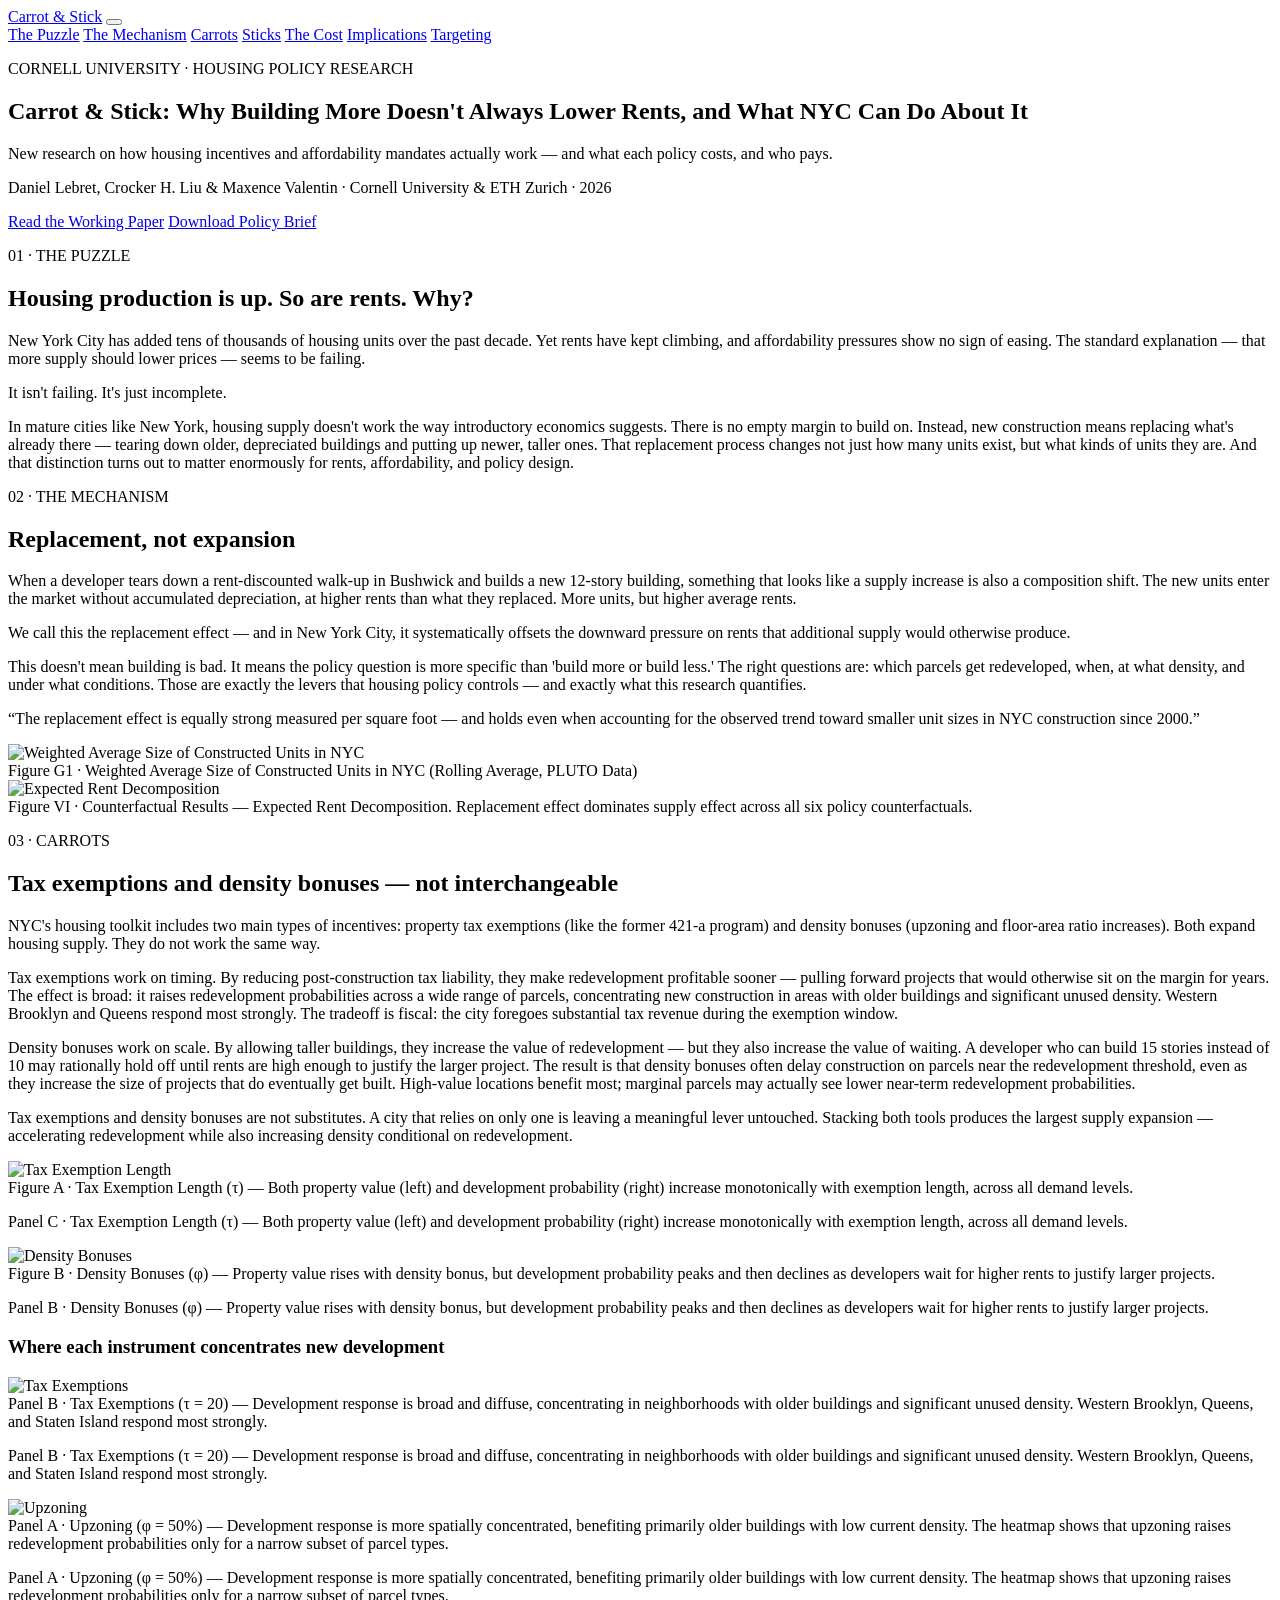
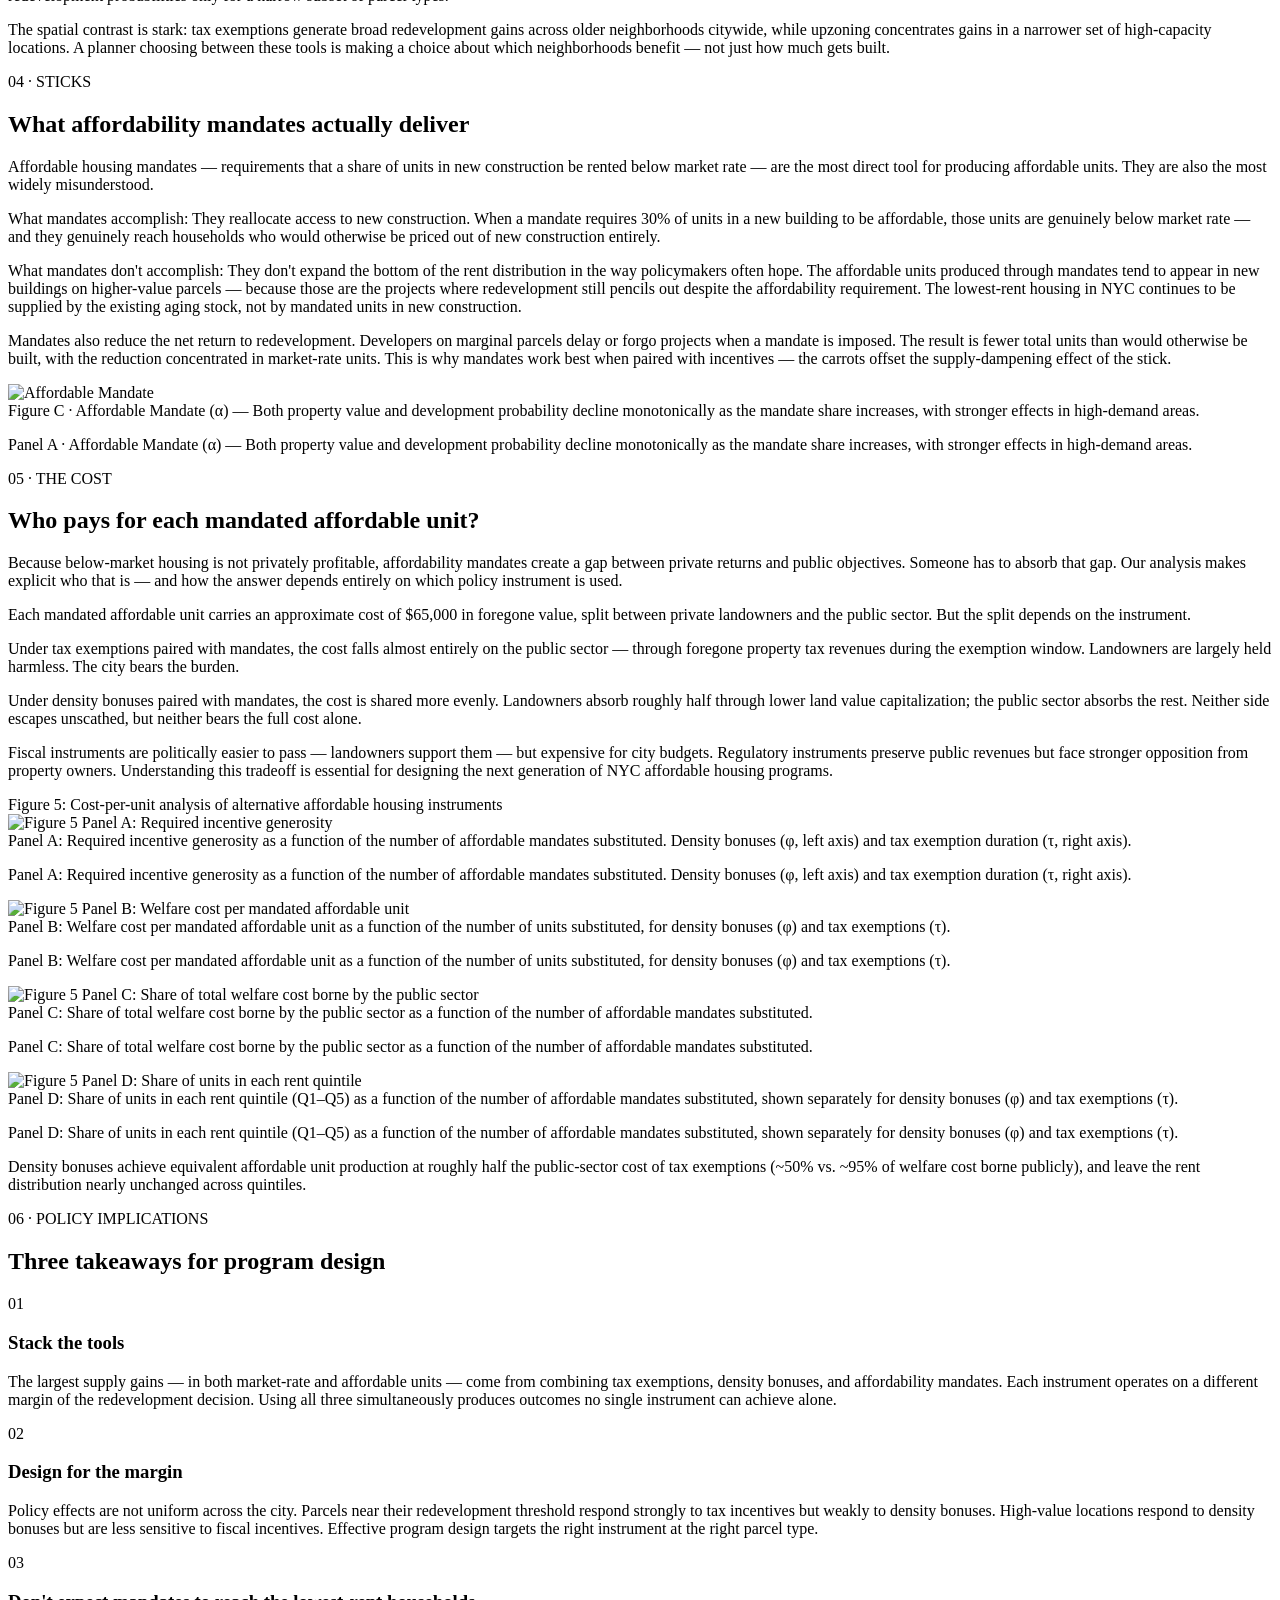
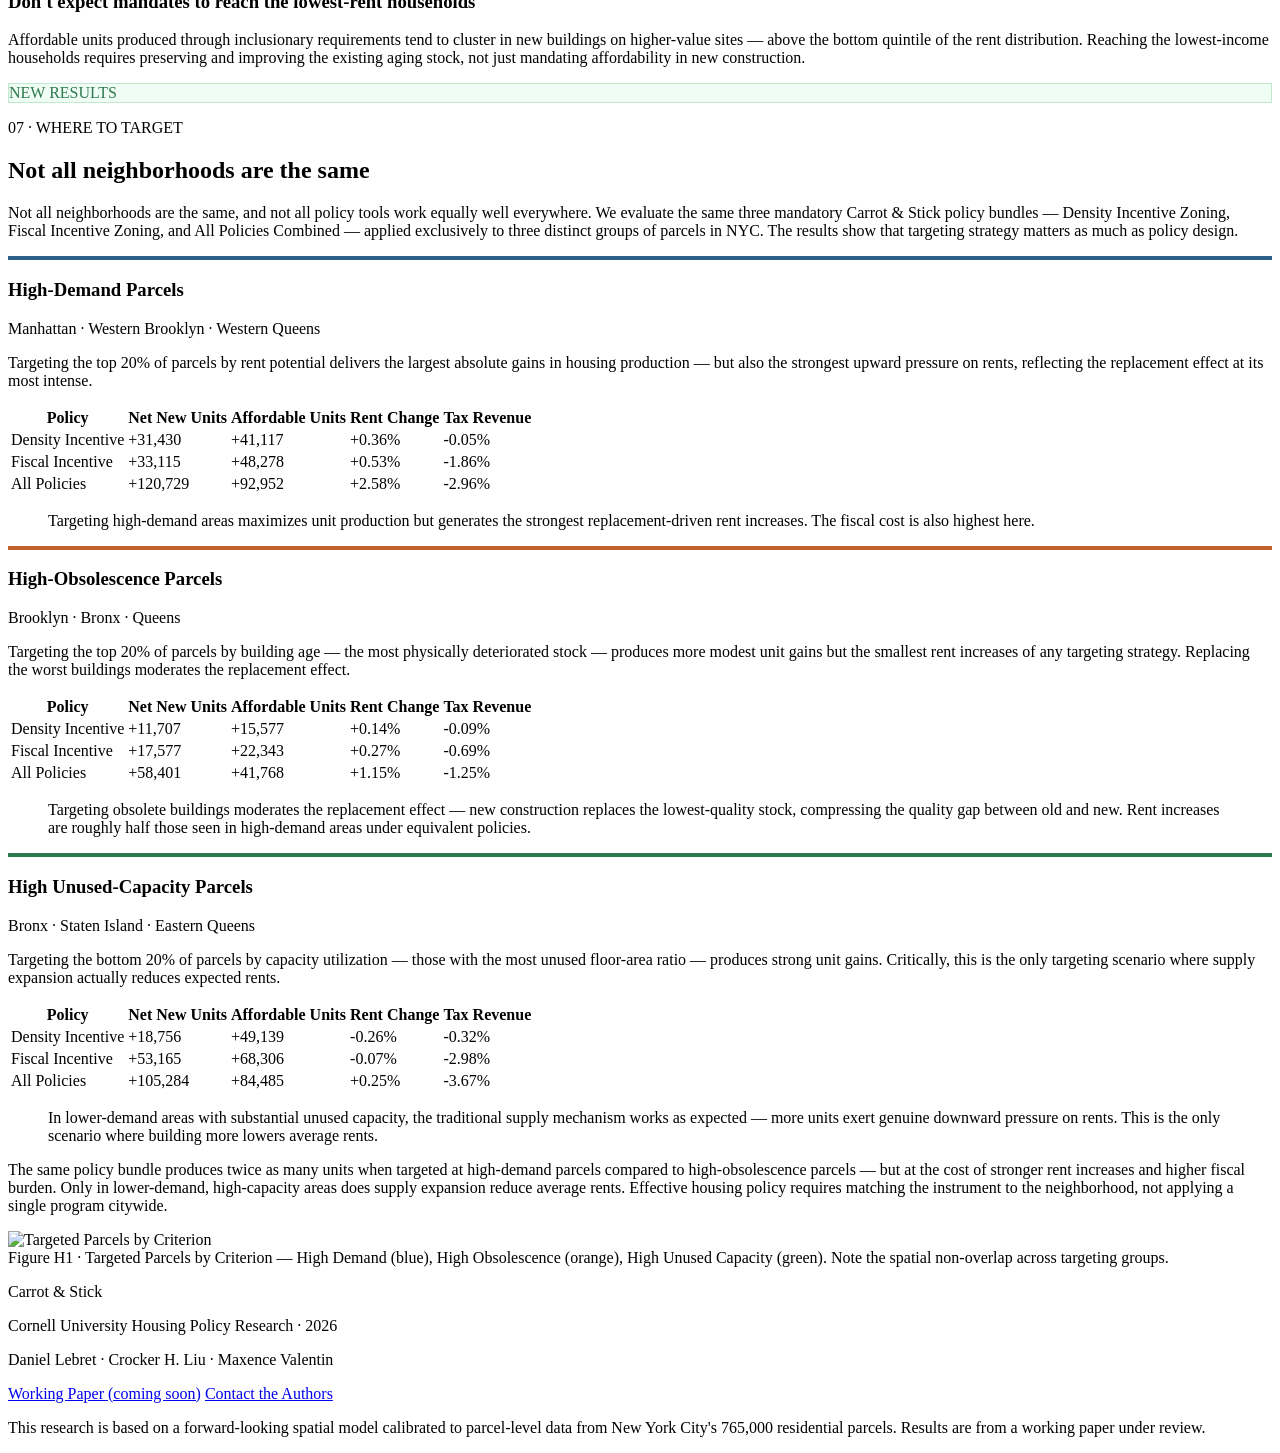
==== commit cd80acd8: "restore policy site to root" ====
--- a/index.html
+++ b/index.html
@@ -7,7 +7,7 @@
   <link rel="preconnect" href="https://fonts.googleapis.com" />
   <link rel="preconnect" href="https://fonts.gstatic.com" crossorigin />
   <link href="https://fonts.googleapis.com/css2?family=Inter:wght@400;500;600;700;800&display=swap" rel="stylesheet" />
-  <link rel="stylesheet" href="styles.css" />
+  <link rel="stylesheet" href="Policy%20Version/styles.css" />
 </head>
 <body>
   <header class="site-header">
@@ -69,11 +69,11 @@
           <p>“The replacement effect is equally strong measured per square foot — and holds even when accounting for the observed trend toward smaller unit sizes in NYC construction since 2000.”</p>
         </aside>
         <div class="figure-block">
-          <img src="assets/figures/figure-6-unit-size-trend.png" alt="Weighted Average Size of Constructed Units in NYC" style="width: 100%; max-width: 100%; height: auto; display: block; box-sizing: border-box;" onerror="showFigurePlaceholder(this)" />
+          <img src="Policy%20Version/assets/figures/figure-6-unit-size-trend.png" alt="Weighted Average Size of Constructed Units in NYC" style="width: 100%; max-width: 100%; height: auto; display: block; box-sizing: border-box;" onerror="showFigurePlaceholder(this)" />
           <div class="figure-placeholder"><span>Figure G1 · Weighted Average Size of Constructed Units in NYC (Rolling Average, PLUTO Data)</span></div>
         </div>
         <div class="figure-block">
-          <img src="assets/figures/figure-3-rent-decomposition.png" alt="Expected Rent Decomposition" style="width: 100%; max-width: 100%; height: auto; display: block; box-sizing: border-box;" onerror="showFigurePlaceholder(this)" />
+          <img src="Policy%20Version/assets/figures/figure-3-rent-decomposition.png" alt="Expected Rent Decomposition" style="width: 100%; max-width: 100%; height: auto; display: block; box-sizing: border-box;" onerror="showFigurePlaceholder(this)" />
           <div class="figure-placeholder"><span>Figure VI · Counterfactual Results — Expected Rent Decomposition. Replacement effect dominates supply effect across all six policy counterfactuals.</span></div>
         </div>
       </div>
@@ -92,23 +92,23 @@
           <p>Tax exemptions and density bonuses are not substitutes. A city that relies on only one is leaving a meaningful lever untouched. Stacking both tools produces the largest supply expansion — accelerating redevelopment while also increasing density conditional on redevelopment.</p>
         </div>
         <div class="figure-block">
-          <img src="assets/figures/figure-1-policy-instruments3.png" alt="Tax Exemption Length" style="width: 100%; max-width: 100%; height: auto; display: block; box-sizing: border-box;" onerror="showFigurePlaceholder(this)" />
+          <img src="Policy%20Version/assets/figures/figure-1-policy-instruments3.png" alt="Tax Exemption Length" style="width: 100%; max-width: 100%; height: auto; display: block; box-sizing: border-box;" onerror="showFigurePlaceholder(this)" />
           <div class="figure-placeholder"><span>Figure A · Tax Exemption Length (τ) — Both property value (left) and development probability (right) increase monotonically with exemption length, across all demand levels.</span></div>
           <p class="figure-caption">Panel C · Tax Exemption Length (τ) — Both property value (left) and development probability (right) increase monotonically with exemption length, across all demand levels.</p>
         </div>
         <div class="figure-block">
-          <img src="assets/figures/figure-1-policy-instruments2.png" alt="Density Bonuses" style="width: 100%; max-width: 100%; height: auto; display: block; box-sizing: border-box;" onerror="showFigurePlaceholder(this)" />
+          <img src="Policy%20Version/assets/figures/figure-1-policy-instruments2.png" alt="Density Bonuses" style="width: 100%; max-width: 100%; height: auto; display: block; box-sizing: border-box;" onerror="showFigurePlaceholder(this)" />
           <div class="figure-placeholder"><span>Figure B · Density Bonuses (φ) — Property value rises with density bonus, but development probability peaks and then declines as developers wait for higher rents to justify larger projects.</span></div>
           <p class="figure-caption">Panel B · Density Bonuses (φ) — Property value rises with density bonus, but development probability peaks and then declines as developers wait for higher rents to justify larger projects.</p>
         </div>
         <h3 class="spatial-subheading">Where each instrument concentrates new development</h3>
         <div class="figure-block">
-          <img src="assets/figures/figure-4-spatial-maps1.png" alt="Tax Exemptions" style="width: 100%; max-width: 100%; height: auto; display: block; box-sizing: border-box;" onerror="showFigurePlaceholder(this)" />
+          <img src="Policy%20Version/assets/figures/figure-4-spatial-maps1.png" alt="Tax Exemptions" style="width: 100%; max-width: 100%; height: auto; display: block; box-sizing: border-box;" onerror="showFigurePlaceholder(this)" />
           <div class="figure-placeholder"><span>Panel B · Tax Exemptions (τ = 20) — Development response is broad and diffuse, concentrating in neighborhoods with older buildings and significant unused density. Western Brooklyn, Queens, and Staten Island respond most strongly.</span></div>
           <p class="figure-caption">Panel B · Tax Exemptions (τ = 20) — Development response is broad and diffuse, concentrating in neighborhoods with older buildings and significant unused density. Western Brooklyn, Queens, and Staten Island respond most strongly.</p>
         </div>
         <div class="figure-block">
-          <img src="assets/figures/figure-4-spatial-maps2.png" alt="Upzoning" style="width: 100%; max-width: 100%; height: auto; display: block; box-sizing: border-box;" onerror="showFigurePlaceholder(this)" />
+          <img src="Policy%20Version/assets/figures/figure-4-spatial-maps2.png" alt="Upzoning" style="width: 100%; max-width: 100%; height: auto; display: block; box-sizing: border-box;" onerror="showFigurePlaceholder(this)" />
           <div class="figure-placeholder"><span>Panel A · Upzoning (φ = 50%) — Development response is more spatially concentrated, benefiting primarily older buildings with low current density. The heatmap shows that upzoning raises redevelopment probabilities only for a narrow subset of parcel types.</span></div>
           <p class="figure-caption">Panel A · Upzoning (φ = 50%) — Development response is more spatially concentrated, benefiting primarily older buildings with low current density. The heatmap shows that upzoning raises redevelopment probabilities only for a narrow subset of parcel types.</p>
         </div>
@@ -129,7 +129,7 @@
           <p>Mandates also reduce the net return to redevelopment. Developers on marginal parcels delay or forgo projects when a mandate is imposed. The result is fewer total units than would otherwise be built, with the reduction concentrated in market-rate units. This is why mandates work best when paired with incentives — the carrots offset the supply-dampening effect of the stick.</p>
         </div>
         <div class="figure-block">
-          <img src="assets/figures/figure-1-policy-instruments1.png" alt="Affordable Mandate" style="width: 100%; max-width: 100%; height: auto; display: block; box-sizing: border-box;" onerror="showFigurePlaceholder(this)" />
+          <img src="Policy%20Version/assets/figures/figure-1-policy-instruments1.png" alt="Affordable Mandate" style="width: 100%; max-width: 100%; height: auto; display: block; box-sizing: border-box;" onerror="showFigurePlaceholder(this)" />
           <div class="figure-placeholder"><span>Figure C · Affordable Mandate (α) — Both property value and development probability decline monotonically as the mandate share increases, with stronger effects in high-demand areas.</span></div>
           <p class="figure-caption">Panel A · Affordable Mandate (α) — Both property value and development probability decline monotonically as the mandate share increases, with stronger effects in high-demand areas.</p>
         </div>
@@ -152,22 +152,22 @@
         <div class="figure-label">Figure 5: Cost-per-unit analysis of alternative affordable housing instruments</div>
         <div class="figure-grid">
           <div class="figure-subblock">
-            <img src="assets/figures/figure-5-cost-per-unit1.png" alt="Figure 5 Panel A: Required incentive generosity" style="width: 100%; max-width: 100%; height: auto; display: block; box-sizing: border-box;" onerror="showFigurePlaceholder(this)" />
+            <img src="Policy%20Version/assets/figures/figure-5-cost-per-unit1.png" alt="Figure 5 Panel A: Required incentive generosity" style="width: 100%; max-width: 100%; height: auto; display: block; box-sizing: border-box;" onerror="showFigurePlaceholder(this)" />
             <div class="figure-placeholder"><span>Panel A: Required incentive generosity as a function of the number of affordable mandates substituted. Density bonuses (φ, left axis) and tax exemption duration (τ, right axis).</span></div>
             <p class="figure-caption">Panel A: Required incentive generosity as a function of the number of affordable mandates substituted. Density bonuses (φ, left axis) and tax exemption duration (τ, right axis).</p>
           </div>
           <div class="figure-subblock">
-            <img src="assets/figures/figure-5-cost-per-unit2.png" alt="Figure 5 Panel B: Welfare cost per mandated affordable unit" style="width: 100%; max-width: 100%; height: auto; display: block; box-sizing: border-box;" onerror="showFigurePlaceholder(this)" />
+            <img src="Policy%20Version/assets/figures/figure-5-cost-per-unit2.png" alt="Figure 5 Panel B: Welfare cost per mandated affordable unit" style="width: 100%; max-width: 100%; height: auto; display: block; box-sizing: border-box;" onerror="showFigurePlaceholder(this)" />
             <div class="figure-placeholder"><span>Panel B: Welfare cost per mandated affordable unit as a function of the number of units substituted, for density bonuses (φ) and tax exemptions (τ).</span></div>
             <p class="figure-caption">Panel B: Welfare cost per mandated affordable unit as a function of the number of units substituted, for density bonuses (φ) and tax exemptions (τ).</p>
           </div>
           <div class="figure-subblock">
-            <img src="assets/figures/figure-5-cost-per-unit3.png" alt="Figure 5 Panel C: Share of total welfare cost borne by the public sector" style="width: 100%; max-width: 100%; height: auto; display: block; box-sizing: border-box;" onerror="showFigurePlaceholder(this)" />
+            <img src="Policy%20Version/assets/figures/figure-5-cost-per-unit3.png" alt="Figure 5 Panel C: Share of total welfare cost borne by the public sector" style="width: 100%; max-width: 100%; height: auto; display: block; box-sizing: border-box;" onerror="showFigurePlaceholder(this)" />
             <div class="figure-placeholder"><span>Panel C: Share of total welfare cost borne by the public sector as a function of the number of affordable mandates substituted.</span></div>
             <p class="figure-caption">Panel C: Share of total welfare cost borne by the public sector as a function of the number of affordable mandates substituted.</p>
           </div>
           <div class="figure-subblock">
-            <img src="assets/figures/figure-5-cost-per-unit4.png" alt="Figure 5 Panel D: Share of units in each rent quintile" style="width: 100%; max-width: 100%; height: auto; display: block; box-sizing: border-box;" onerror="showFigurePlaceholder(this)" />
+            <img src="Policy%20Version/assets/figures/figure-5-cost-per-unit4.png" alt="Figure 5 Panel D: Share of units in each rent quintile" style="width: 100%; max-width: 100%; height: auto; display: block; box-sizing: border-box;" onerror="showFigurePlaceholder(this)" />
             <div class="figure-placeholder"><span>Panel D: Share of units in each rent quintile (Q1–Q5) as a function of the number of affordable mandates substituted, shown separately for density bonuses (φ) and tax exemptions (τ).</span></div>
             <p class="figure-caption">Panel D: Share of units in each rent quintile (Q1–Q5) as a function of the number of affordable mandates substituted, shown separately for density bonuses (φ) and tax exemptions (τ).</p>
           </div>
@@ -354,7 +354,7 @@
           </div>
         </div>
         <div class="figure-block">
-          <img src="assets/figures/figure-7-targeted-parcels.png" alt="Targeted Parcels by Criterion" style="width: 100%; max-width: 100%; height: auto; display: block; box-sizing: border-box;" onerror="showFigurePlaceholder(this)" />
+          <img src="Policy%20Version/assets/figures/figure-7-targeted-parcels.png" alt="Targeted Parcels by Criterion" style="width: 100%; max-width: 100%; height: auto; display: block; box-sizing: border-box;" onerror="showFigurePlaceholder(this)" />
           <div class="figure-placeholder"><span>Figure H1 · Targeted Parcels by Criterion — High Demand (blue), High Obsolescence (orange), High Unused Capacity (green). Note the spatial non-overlap across targeting groups.</span></div>
         </div>
       </div>
@@ -378,6 +378,6 @@
     </div>
   </footer>
 
-  <script src="script.js"></script>
+  <script src="Policy%20Version/script.js"></script>
 </body>
 </html>
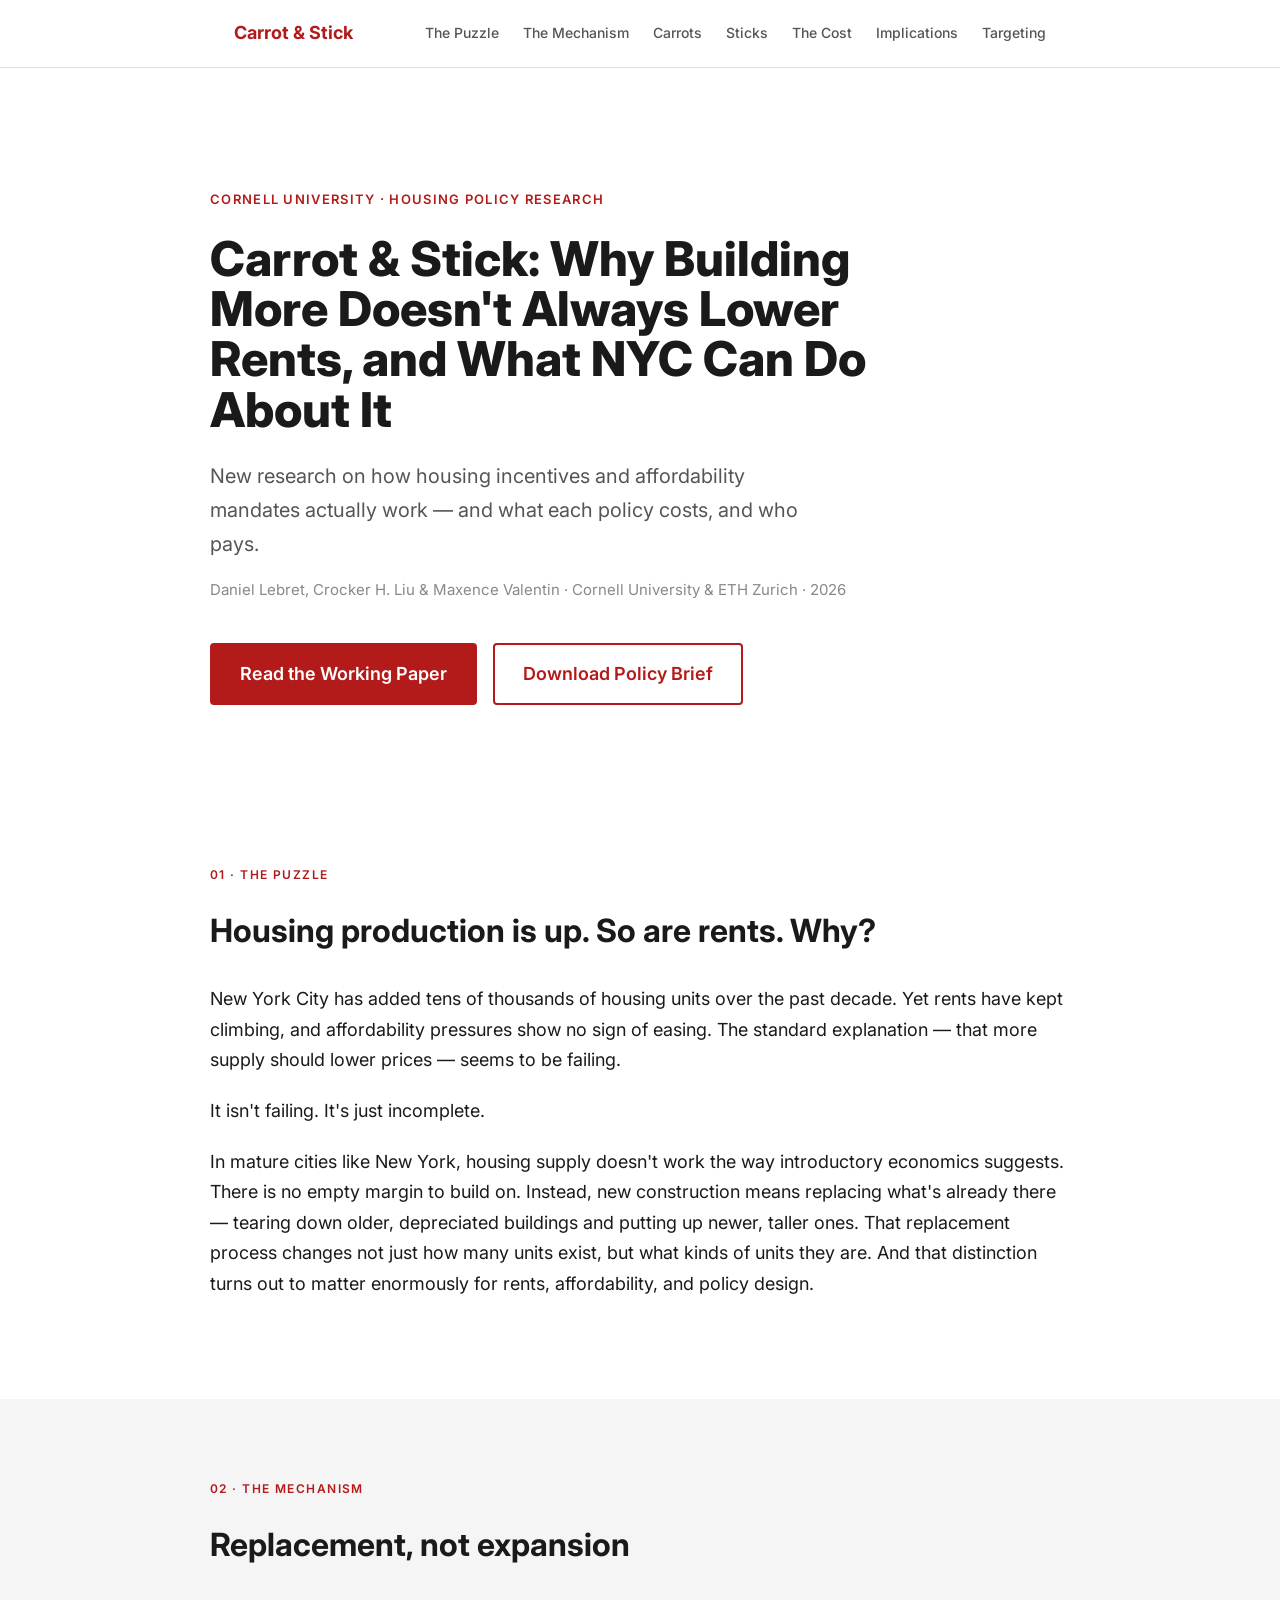
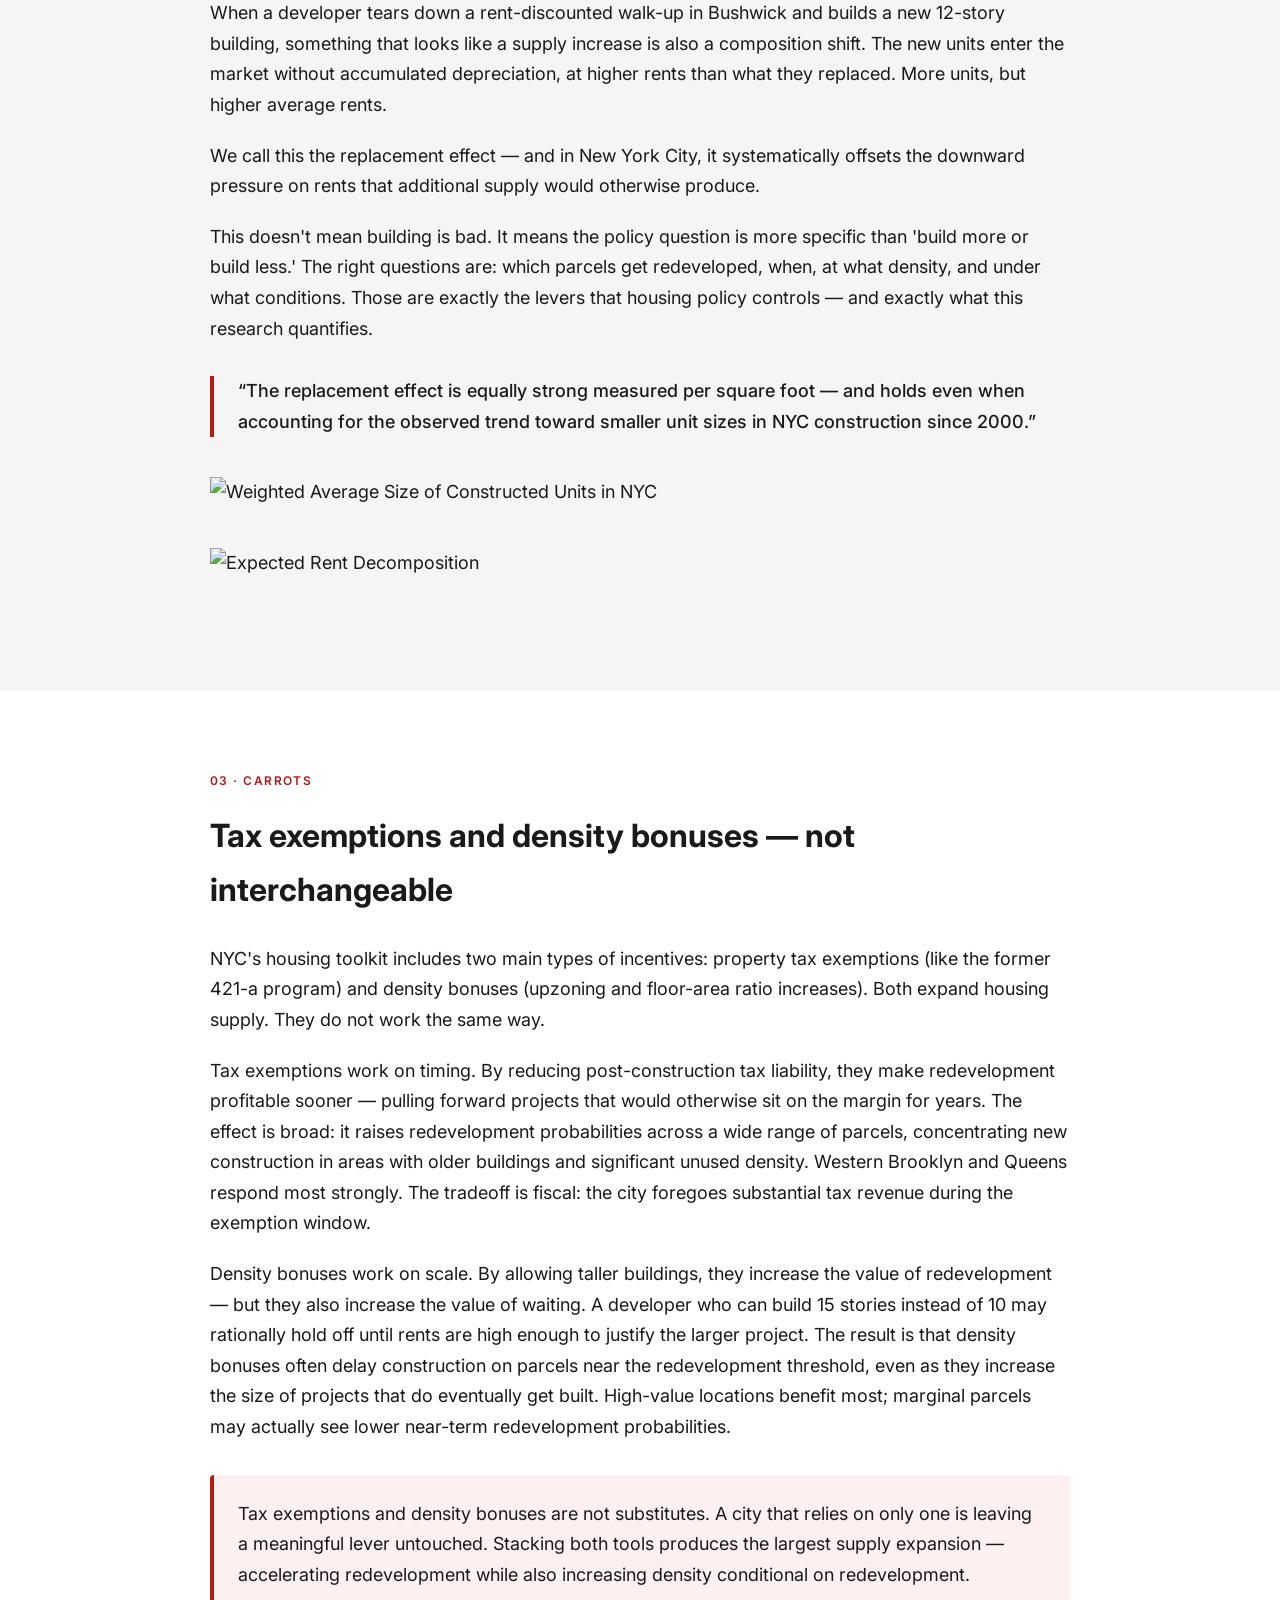
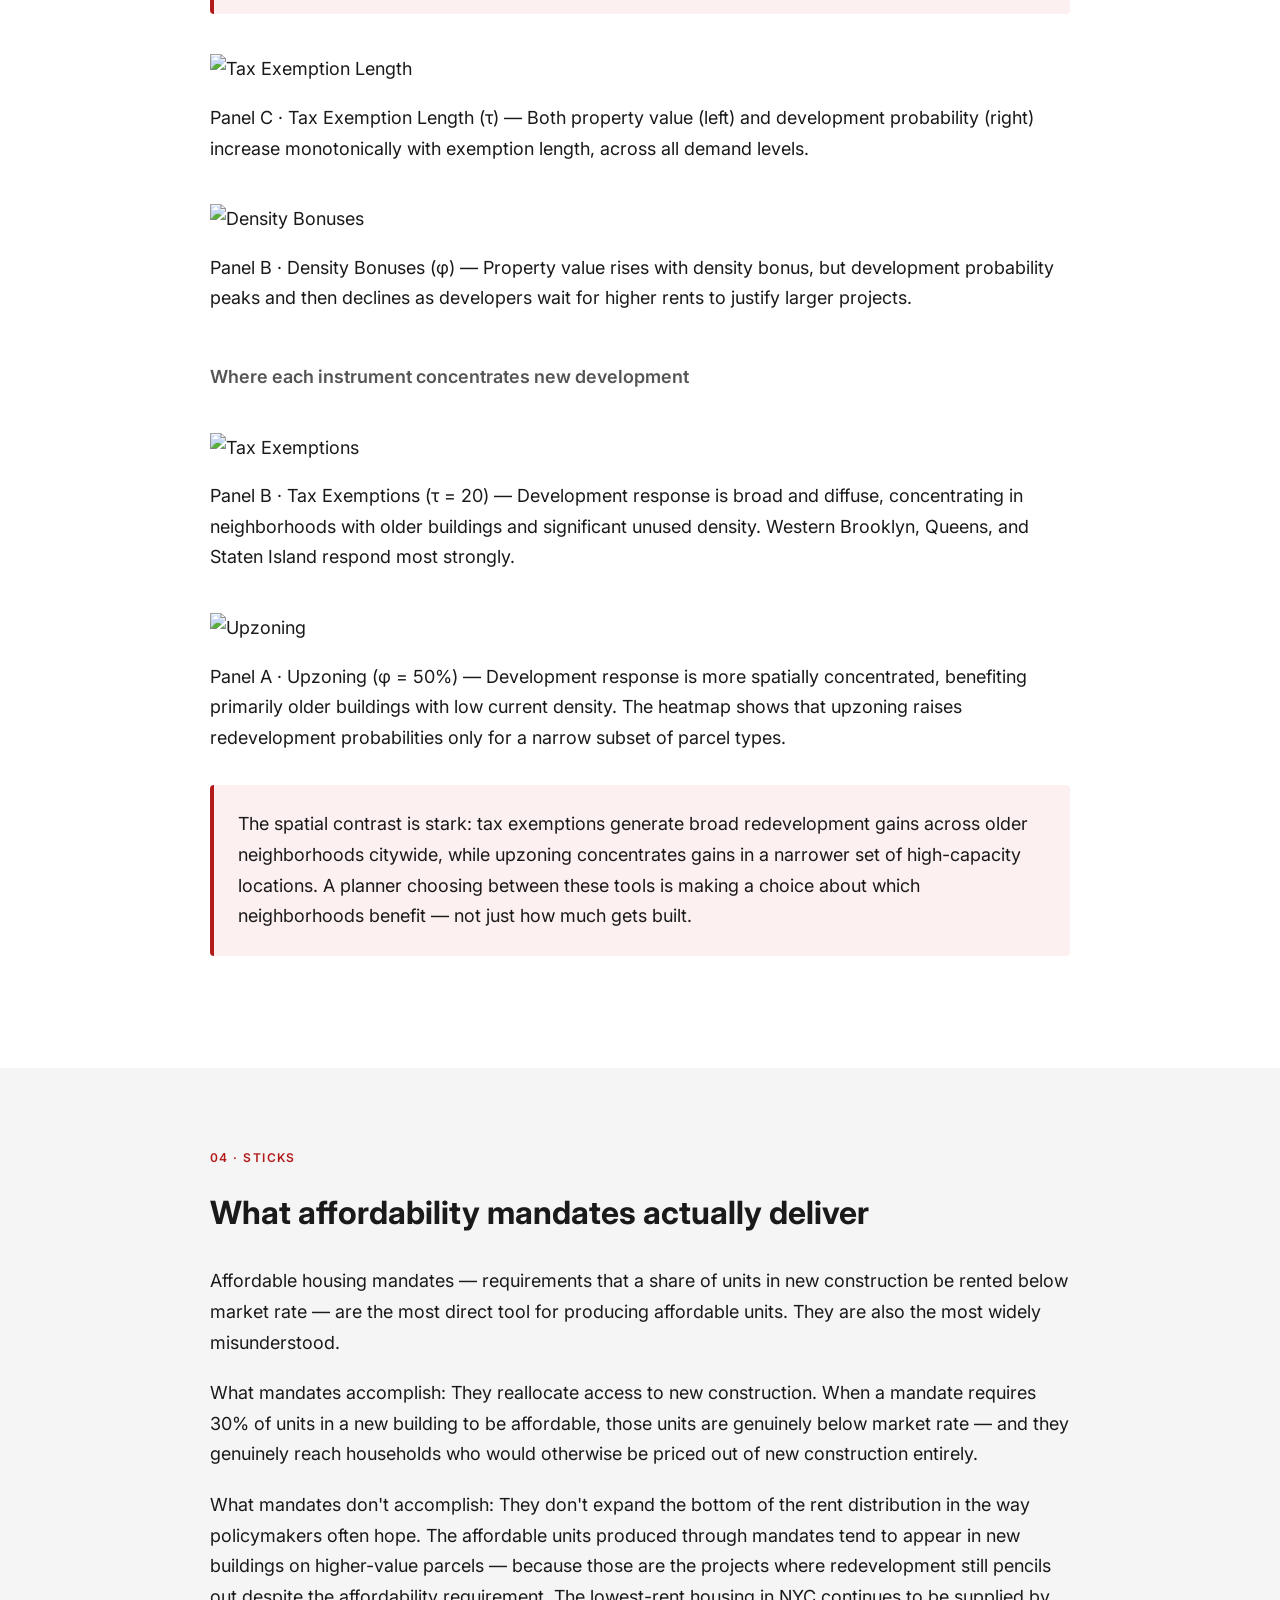
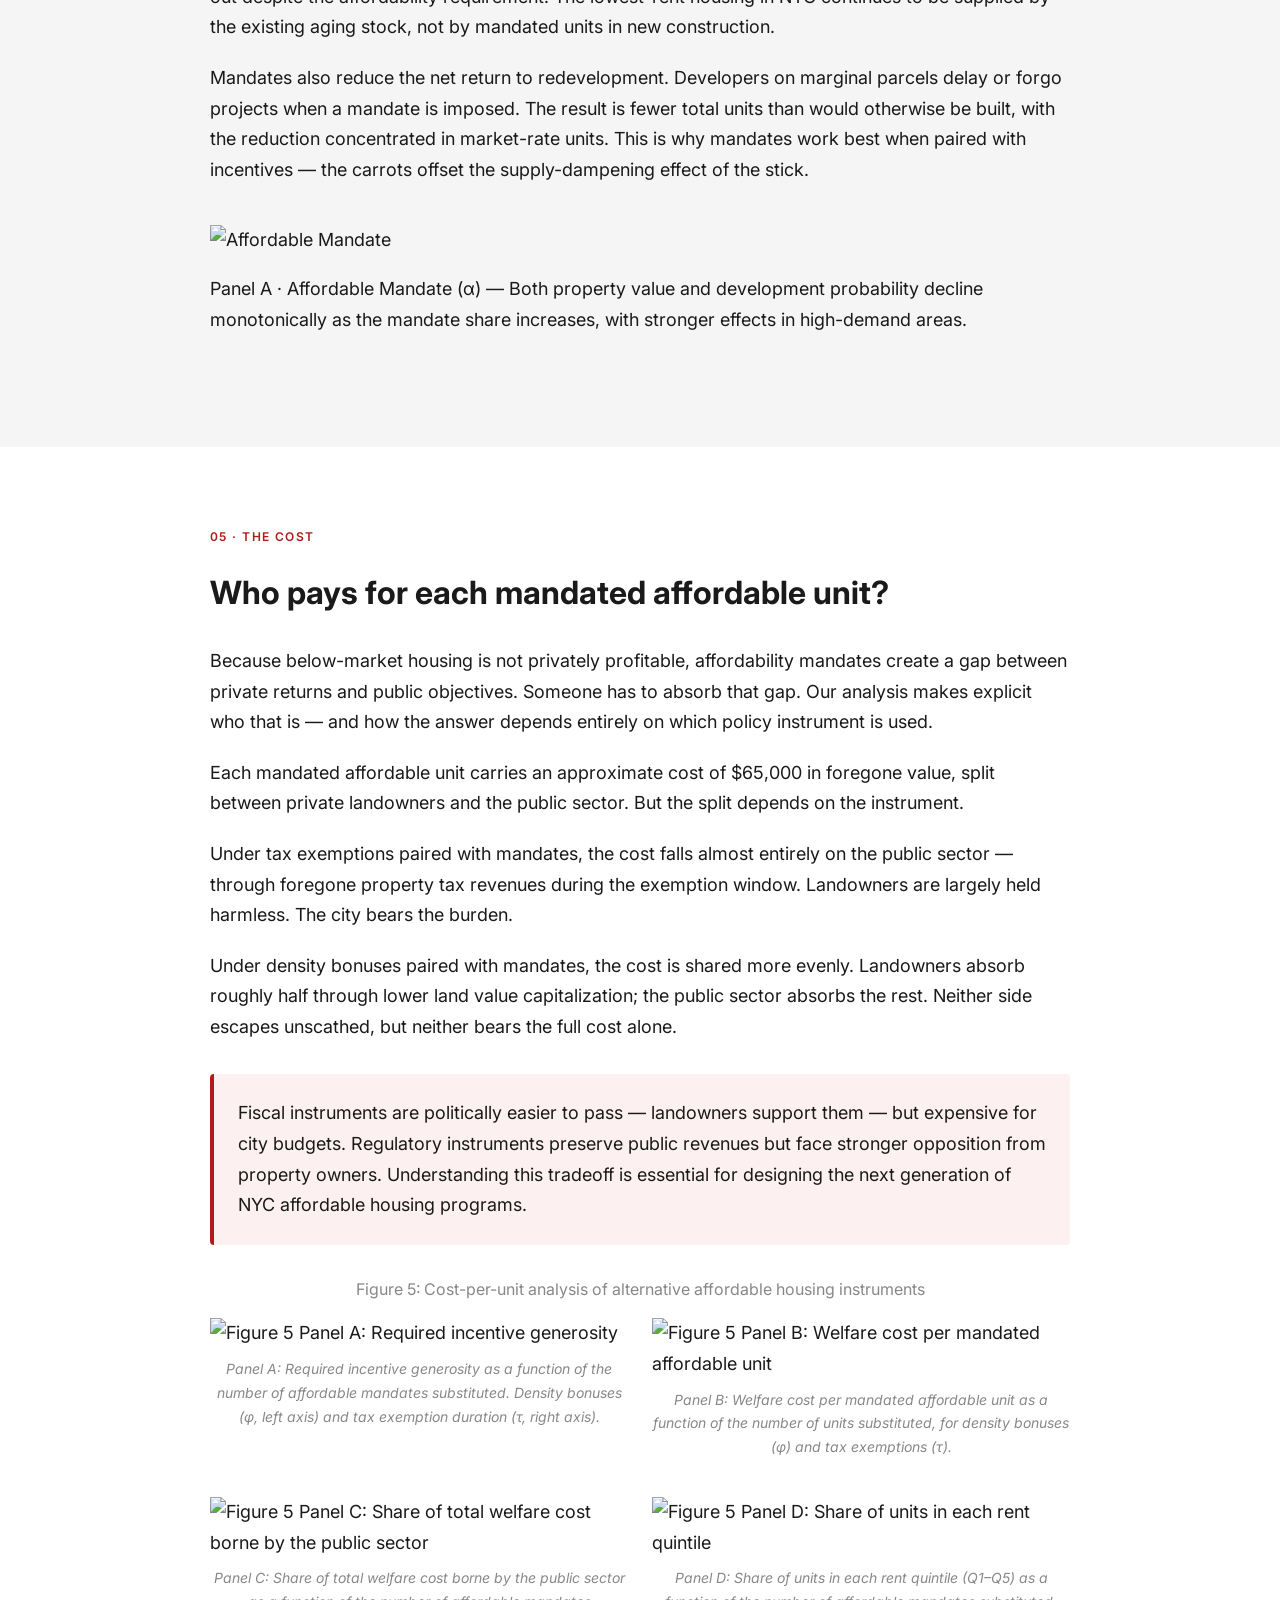
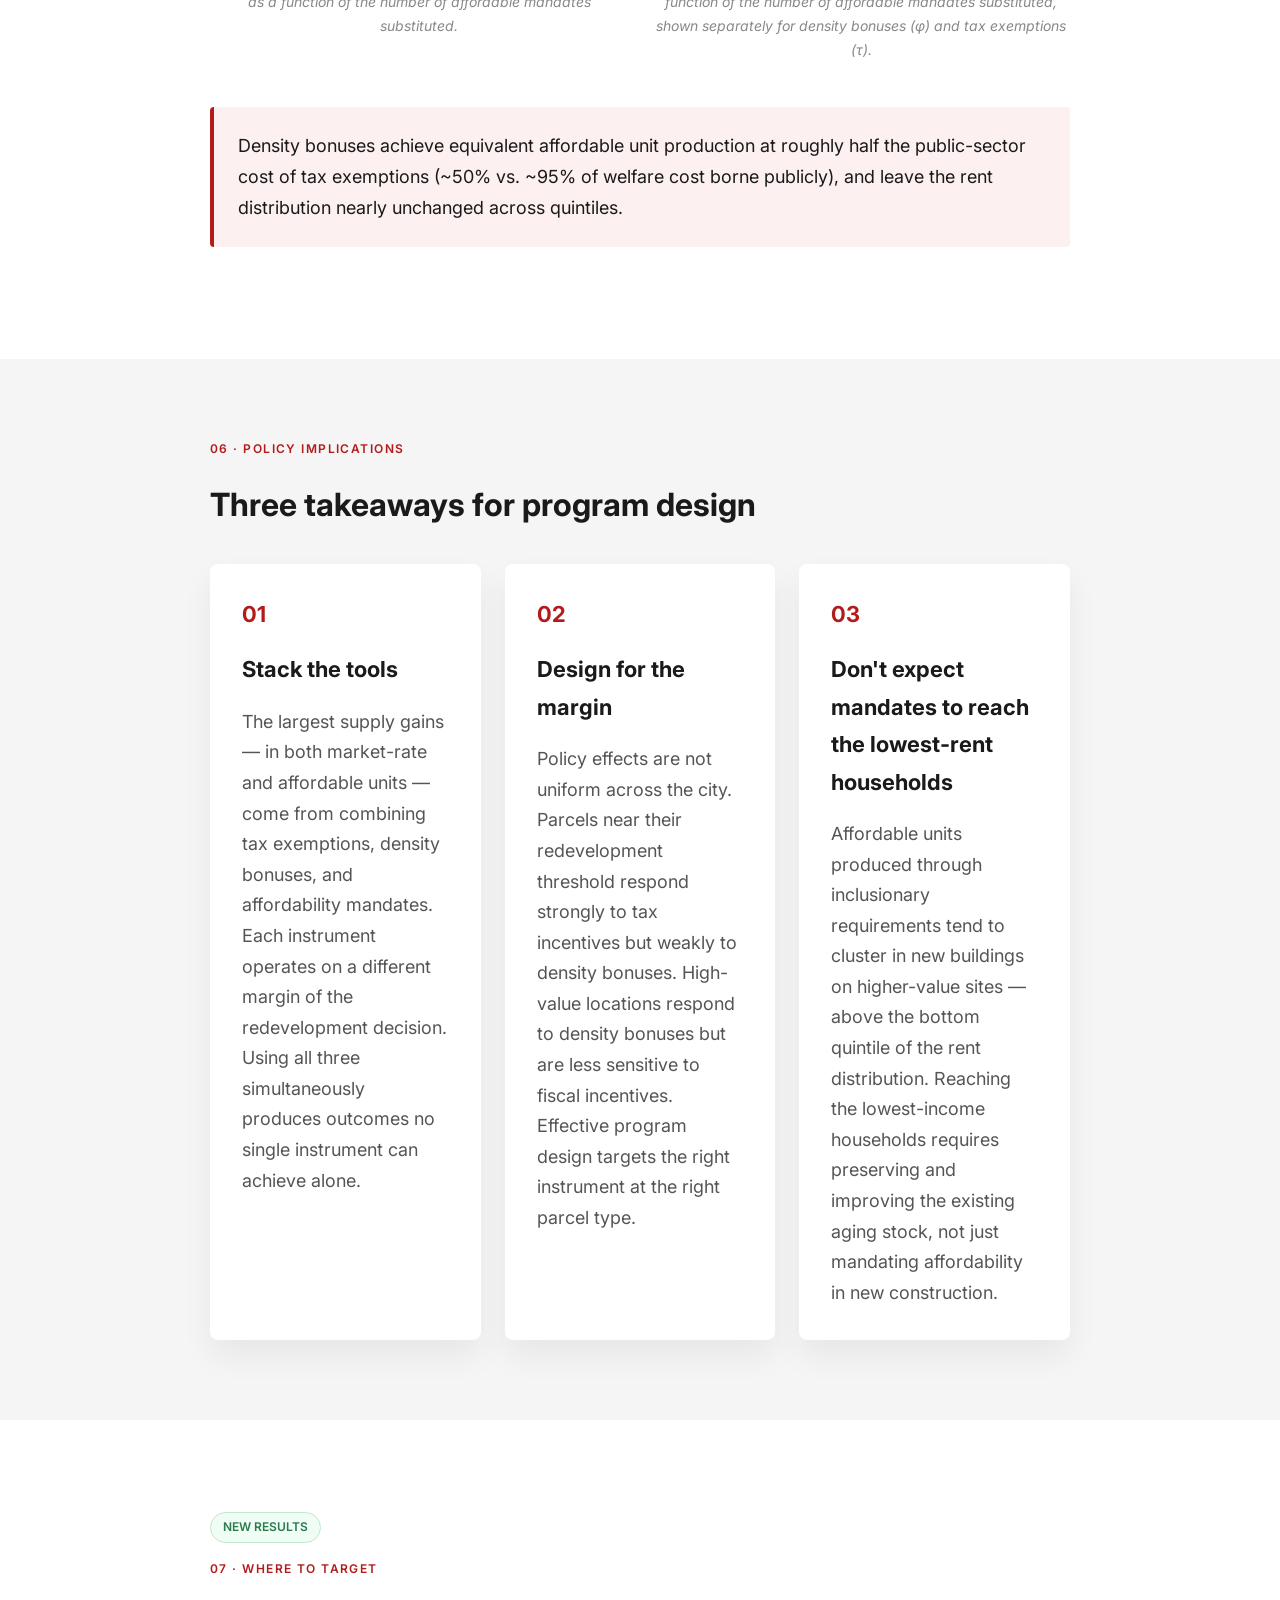
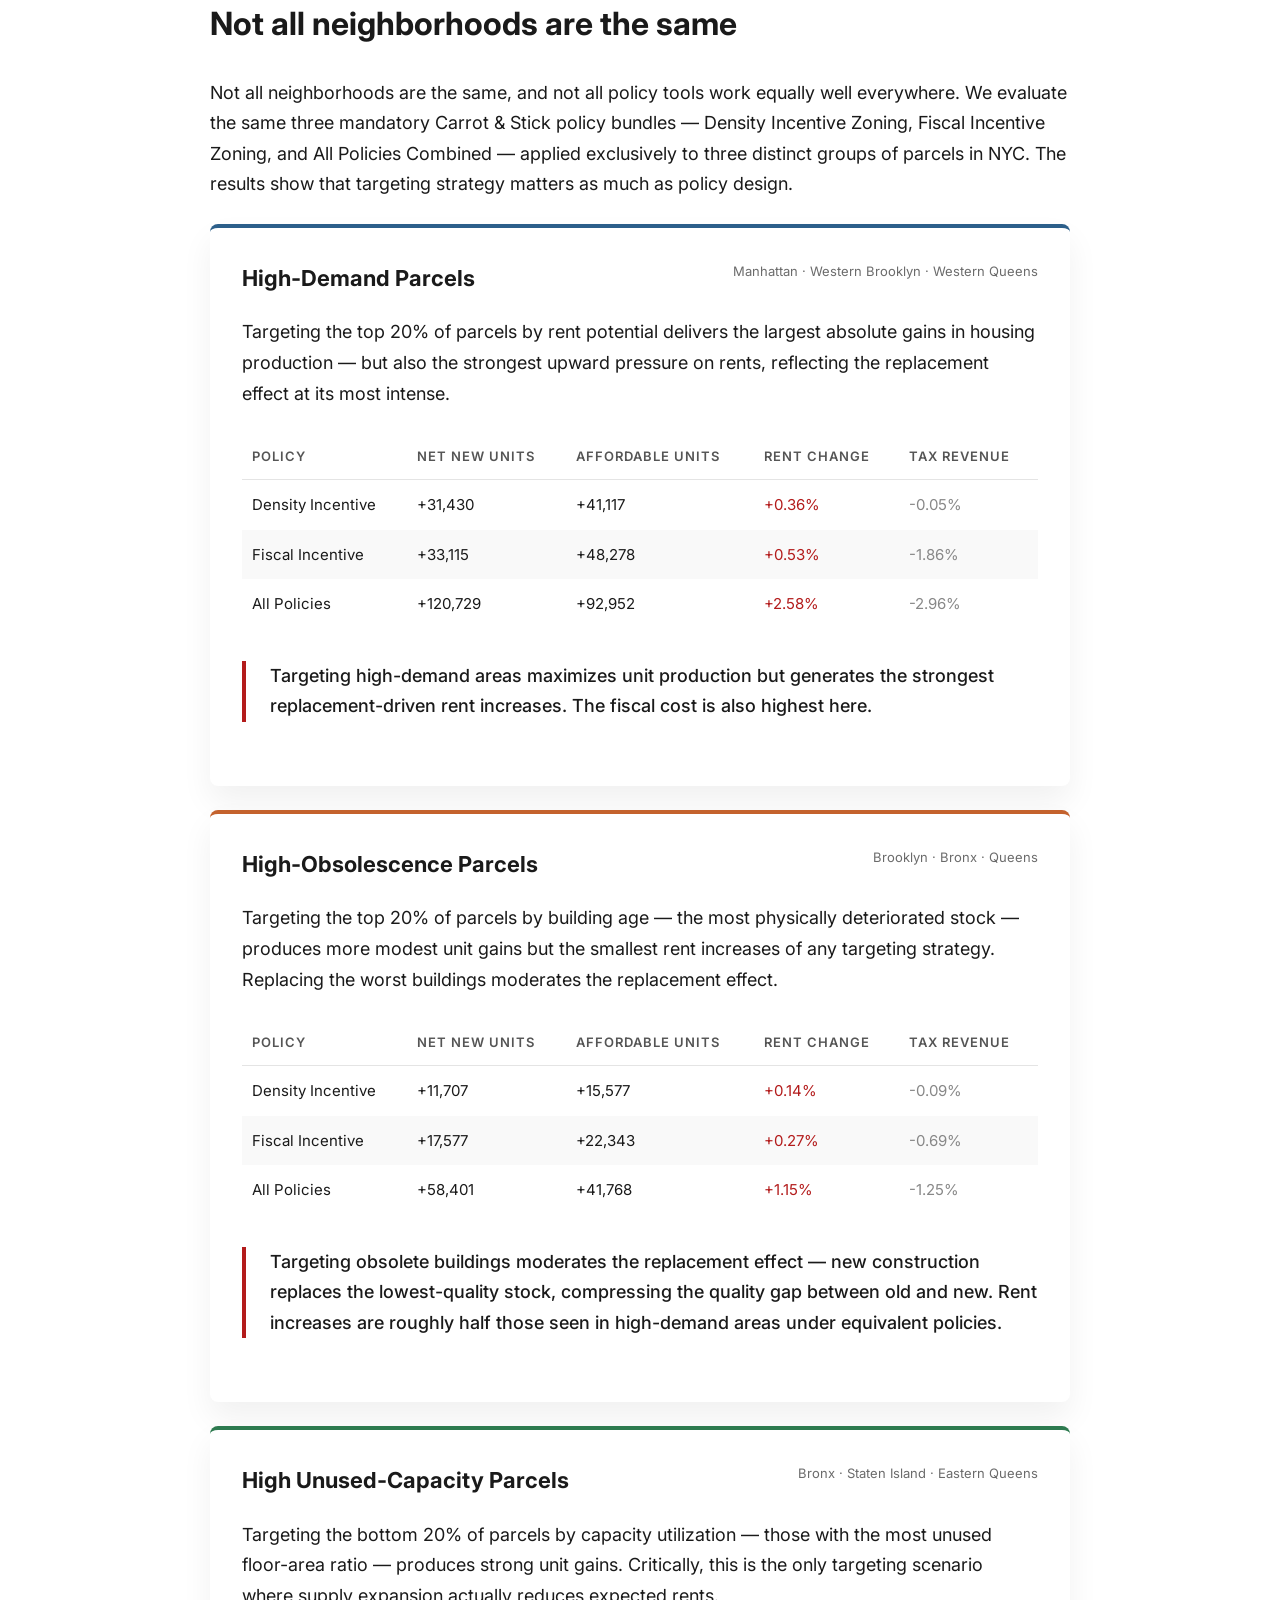
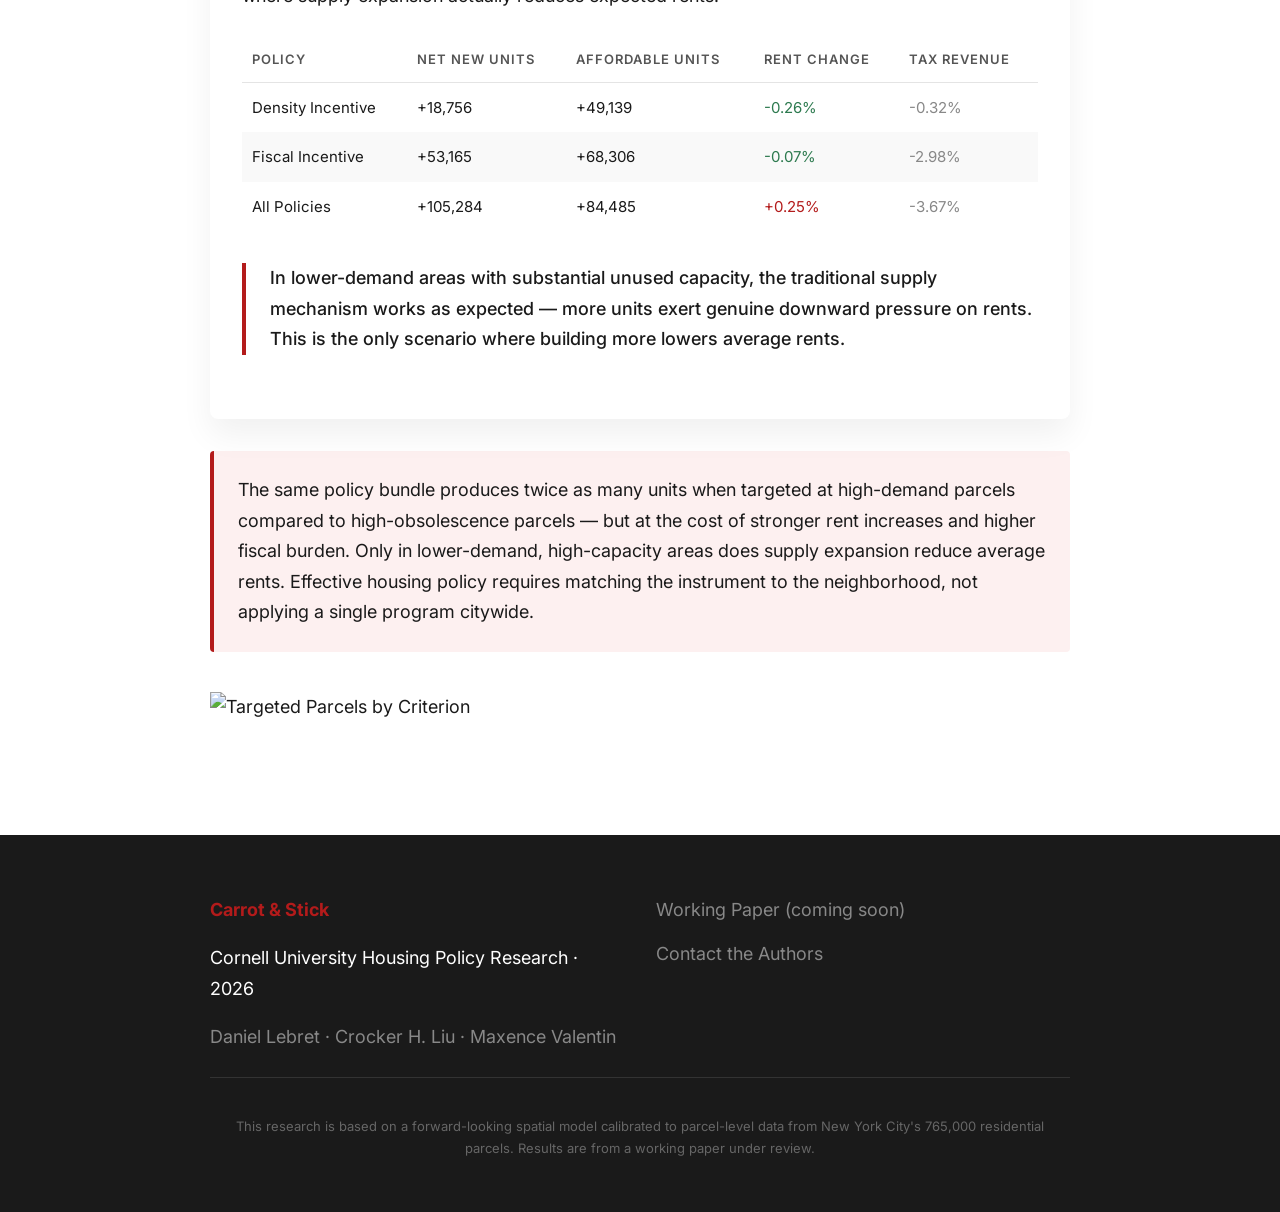
==== commit b18e432d: "fix stylesheet and script paths" ====
--- a/index.html
+++ b/index.html
@@ -7,7 +7,7 @@
   <link rel="preconnect" href="https://fonts.googleapis.com" />
   <link rel="preconnect" href="https://fonts.gstatic.com" crossorigin />
   <link href="https://fonts.googleapis.com/css2?family=Inter:wght@400;500;600;700;800&display=swap" rel="stylesheet" />
-  <link rel="stylesheet" href="Policy%20Version/styles.css" />
+  <link rel="stylesheet" href="styles.css" />
 </head>
 <body>
   <header class="site-header">
@@ -378,6 +378,6 @@
     </div>
   </footer>
 
-  <script src="Policy%20Version/script.js"></script>
+  <script src="script.js"></script>
 </body>
 </html>
--- a/styles.css
+++ b/styles.css
@@ -0,0 +1,566 @@
+:root {
+  --red: #B31B1B;
+  --white: #FFFFFF;
+  --gray-100: #F5F5F5;
+  --gray-200: #E8E8E8;
+  --gray-300: #CCCCCC;
+  --text-dark: #1A1A1A;
+  --text-mid: #555555;
+  --text-light: #888888;
+}
+
+* {
+  box-sizing: border-box;
+}
+
+html {
+  scroll-behavior: smooth;
+}
+
+body {
+  margin: 0;
+  font-family: 'Inter', sans-serif;
+  color: var(--text-dark);
+  background: var(--white);
+  line-height: 1.7;
+  font-size: 18px;
+}
+
+img {
+  max-width: 100%;
+  display: block;
+}
+
+.site-header {
+  position: sticky;
+  top: 0;
+  width: 100%;
+  background: var(--white);
+  z-index: 20;
+  border-bottom: 1px solid #E0E0E0;
+}
+
+.nav-container {
+  max-width: 860px;
+  margin: 0 auto;
+  padding: 18px 24px;
+  display: flex;
+  align-items: center;
+  justify-content: space-between;
+  transition: box-shadow 0.25s ease;
+}
+
+.site-header.scrolled .nav-container {
+  box-shadow: 0 8px 24px rgba(0, 0, 0, 0.08);
+}
+
+.brand {
+  color: var(--red);
+  font-weight: 700;
+  text-decoration: none;
+  font-size: 18px;
+}
+
+.nav-links {
+  display: flex;
+  gap: 24px;
+  flex-wrap: wrap;
+}
+
+.nav-links a {
+  color: var(--text-mid);
+  text-decoration: none;
+  font-size: 14px;
+  font-weight: 500;
+}
+
+.nav-links a:hover,
+.nav-links a:focus {
+  color: var(--red);
+}
+
+.nav-toggle {
+  display: none;
+  border: none;
+  background: transparent;
+  cursor: pointer;
+  padding: 8px;
+}
+
+.nav-toggle span {
+  display: block;
+  width: 24px;
+  height: 2px;
+  background: var(--text-dark);
+  margin: 5px 0;
+  transition: transform 0.25s ease;
+}
+
+.hero-section {
+  padding: 120px 24px 80px;
+  background: var(--white);
+}
+
+.section-inner {
+  max-width: 860px;
+  margin: 0 auto;
+}
+
+.eyebrow {
+  color: var(--red);
+  font-size: 13px;
+  font-weight: 600;
+  letter-spacing: 0.1em;
+  text-transform: uppercase;
+  margin: 0 0 24px;
+}
+
+.hero-section h1 {
+  font-size: clamp(36px, 5vw, 48px);
+  line-height: 1.05;
+  max-width: 700px;
+  margin: 0;
+  font-weight: 800;
+}
+
+.hero-copy {
+  color: var(--text-mid);
+  font-size: 20px;
+  max-width: 600px;
+  margin: 24px 0 0;
+}
+
+.hero-meta {
+  color: var(--text-light);
+  margin-top: 16px;
+  font-size: 15px;
+  max-width: 640px;
+}
+
+.hero-actions {
+  display: flex;
+  flex-wrap: wrap;
+  gap: 16px;
+  margin-top: 40px;
+}
+
+.button {
+  display: inline-flex;
+  align-items: center;
+  justify-content: center;
+  padding: 14px 28px;
+  border-radius: 4px;
+  text-decoration: none;
+  font-weight: 600;
+  transition: background-color 0.2s ease, color 0.2s ease, border-color 0.2s ease;
+}
+
+.button-primary {
+  background: var(--red);
+  color: var(--white);
+  border: 2px solid var(--red);
+}
+
+.button-primary:hover,
+.button-primary:focus {
+  background: #8f1616;
+  border-color: #8f1616;
+}
+
+.button-secondary {
+  background: var(--white);
+  color: var(--red);
+  border: 2px solid var(--red);
+}
+
+.button-secondary:hover,
+.button-secondary:focus {
+  background: #f9ecec;
+}
+
+.content-section {
+  padding: 80px 24px;
+  background: var(--white);
+}
+
+.section-alt {
+  background: var(--gray-100);
+}
+
+.section-label {
+  color: var(--red);
+  font-size: 12px;
+  letter-spacing: 0.12em;
+  font-weight: 600;
+  text-transform: uppercase;
+  margin: 0 0 18px;
+}
+
+.content-section h2 {
+  font-size: 32px;
+  font-weight: 700;
+  margin: 0 0 26px;
+}
+
+.spatial-subheading {
+  color: #555555;
+  font-size: 18px;
+  font-weight: 600;
+  margin-top: 48px;
+  margin-bottom: 24px;
+}
+
+.section-copy p {
+  margin: 0 0 20px;
+}
+
+.quote-block {
+  display: block;
+  border-left: 4px solid var(--red);
+  padding-left: 24px;
+  margin: 32px 0;
+  color: var(--text-dark);
+}
+
+.quote-block p {
+  margin: 0;
+  font-weight: 500;
+}
+
+.figure-block {
+  position: relative;
+  margin-top: 40px;
+  margin-bottom: 32px;
+  overflow: visible;
+  max-width: 100%;
+  box-sizing: border-box;
+}
+
+.figure-block img {
+  width: 100%;
+  height: auto;
+  display: block;
+  box-sizing: border-box;
+}
+
+.figure-placeholder {
+  display: none;
+  min-height: 400px;
+  background: var(--gray-200);
+  border: 2px dashed var(--gray-300);
+  color: #888888;
+  align-items: center;
+  justify-content: center;
+  text-align: center;
+  padding: 24px;
+}
+
+.figure-placeholder span {
+  font-size: 16px;
+  line-height: 1.6;
+}
+
+.figure-label {
+  font-size: 16px;
+  line-height: 1.6;
+  color: #888888;
+  margin-bottom: 16px;
+  text-align: center;
+}
+
+.figure-grid {
+  display: grid;
+  grid-template-columns: repeat(2, 1fr);
+  gap: 24px;
+  margin-bottom: 32px;
+  overflow: visible;
+  max-width: 100%;
+  box-sizing: border-box;
+}
+
+@media (max-width: 640px) {
+  .figure-grid {
+    grid-template-columns: 1fr;
+  }
+}
+
+.figure-subblock {
+  position: relative;
+  overflow: visible;
+  max-width: 100%;
+  box-sizing: border-box;
+}
+
+.figure-subblock img {
+  width: 100%;
+  height: auto;
+  display: block;
+  box-sizing: border-box;
+}
+
+.figure-subblock .figure-placeholder {
+  display: none;
+  min-height: 300px;
+  background: var(--gray-200);
+  border: 2px dashed var(--gray-300);
+  color: #888888;
+  align-items: center;
+  justify-content: center;
+  text-align: center;
+  padding: 24px;
+}
+
+.figure-subblock .figure-placeholder span {
+  font-size: 14px;
+  line-height: 1.6;
+}
+
+.figure-subblock .figure-caption {
+  color: #888888;
+  font-size: 14px;
+  font-style: italic;
+  margin-top: 8px;
+  text-align: center;
+}
+
+.key-finding {
+  background: #FDF0F0;
+  border-left: 4px solid var(--red);
+  padding: 24px;
+  border-radius: 4px;
+  margin: 32px 0;
+}
+
+.key-finding p {
+  margin: 0;
+}
+
+.implication-grid {
+  display: grid;
+  grid-template-columns: repeat(3, minmax(0, 1fr));
+  gap: 24px;
+  margin-top: 32px;
+}
+
+.implication-card {
+  background: var(--white);
+  border-radius: 8px;
+  padding: 32px;
+  box-shadow: 0 16px 32px rgba(0, 0, 0, 0.06);
+}
+
+.implication-number {
+  color: var(--red);
+  font-weight: 700;
+  font-size: 22px;
+  margin-bottom: 18px;
+}
+
+.implication-card h3 {
+  font-size: 22px;
+  margin: 0 0 18px;
+}
+
+.implication-card p {
+  margin: 0;
+  color: var(--text-mid);
+}
+
+.targeting-cards {
+  display: flex;
+  flex-direction: column;
+  gap: 24px;
+  margin-top: 24px;
+}
+
+.targeting-card {
+  background: var(--white);
+  border-radius: 8px;
+  padding: 32px;
+  box-shadow: 0 16px 32px rgba(0, 0, 0, 0.06);
+}
+
+.targeting-card-header {
+  display: flex;
+  justify-content: space-between;
+  gap: 16px;
+  align-items: flex-start;
+  flex-wrap: wrap;
+  margin-bottom: 20px;
+}
+
+.targeting-card-header h3 {
+  margin: 0;
+  font-size: 22px;
+}
+
+.location-tag {
+  color: #6B6B6B;
+  font-size: 13px;
+}
+
+.targeting-card p {
+  margin: 0 0 24px;
+}
+
+.targeting-table {
+  width: 100%;
+  border-collapse: collapse;
+  margin-bottom: 20px;
+}
+
+.targeting-table th,
+.targeting-table td {
+  padding: 12px 10px;
+  text-align: left;
+}
+
+.targeting-table th {
+  color: #555555;
+  font-size: 13px;
+  font-weight: 600;
+  text-transform: uppercase;
+  letter-spacing: 0.08em;
+  border-bottom: 1px solid #E4E4E4;
+}
+
+.targeting-table tr:nth-child(even) {
+  background: #F9F9F9;
+}
+
+.targeting-table tr:nth-child(odd) {
+  background: #FFFFFF;
+}
+
+.targeting-table td {
+  font-size: 15px;
+}
+
+.rent-positive {
+  color: #B31B1B;
+}
+
+.rent-negative {
+  color: #2D7A4F;
+}
+
+.tax-negative {
+  color: #888888;
+}
+
+.section-badge {
+  display: inline-block;
+  background: #FDF0F0;
+  color: var(--red);
+  border: 1px solid #F0CCCC;
+  font-size: 12px;
+  padding: 4px 12px;
+  border-radius: 20px;
+  font-weight: 600;
+  margin-bottom: 16px;
+}
+
+.site-footer {
+  background: var(--text-dark);
+  color: var(--white);
+  padding: 60px 24px 40px;
+}
+
+.footer-inner {
+  max-width: 860px;
+  margin: 0 auto;
+  display: flex;
+  justify-content: space-between;
+  gap: 32px;
+  flex-wrap: wrap;
+}
+
+.footer-left,
+.footer-right {
+  flex: 1 1 280px;
+}
+
+.footer-brand {
+  color: var(--red);
+  font-weight: 700;
+  font-size: 18px;
+  margin: 0 0 12px;
+}
+
+.footer-small {
+  color: #888888;
+  margin: 12px 0 0;
+}
+
+.footer-link {
+  display: inline-block;
+  color: #888888;
+  text-decoration: none;
+  margin-bottom: 14px;
+}
+
+.footer-link:hover,
+.footer-link:focus {
+  color: var(--white);
+}
+
+.footer-note {
+  max-width: 860px;
+  margin: 24px auto 0;
+  border-top: 1px solid #333333;
+  padding-top: 24px;
+  text-align: center;
+  color: #666666;
+  font-size: 13px;
+}
+
+@media (max-width: 768px) {
+  .nav-container {
+    flex-wrap: wrap;
+    justify-content: space-between;
+  }
+
+  .nav-toggle {
+    display: block;
+  }
+
+  .nav-links {
+    width: 100%;
+    display: none;
+    flex-direction: column;
+    gap: 16px;
+    margin-top: 16px;
+  }
+
+  .nav-links.open {
+    display: flex;
+  }
+
+  .hero-section {
+    padding-top: 80px;
+  }
+
+  .hero-actions {
+    flex-direction: column;
+  }
+
+  .implication-grid {
+    grid-template-columns: 1fr;
+  }
+}
+
+.figure-container img, 
+.subfigure img,
+section img {
+  width: 100%;
+  max-width: 100%;
+  height: auto;
+  display: block;
+  box-sizing: border-box;
+}
+
+section, .figure-container, .subfigure, .figure-grid {
+  overflow: visible;
+  max-width: 100%;
+  box-sizing: border-box;
+}
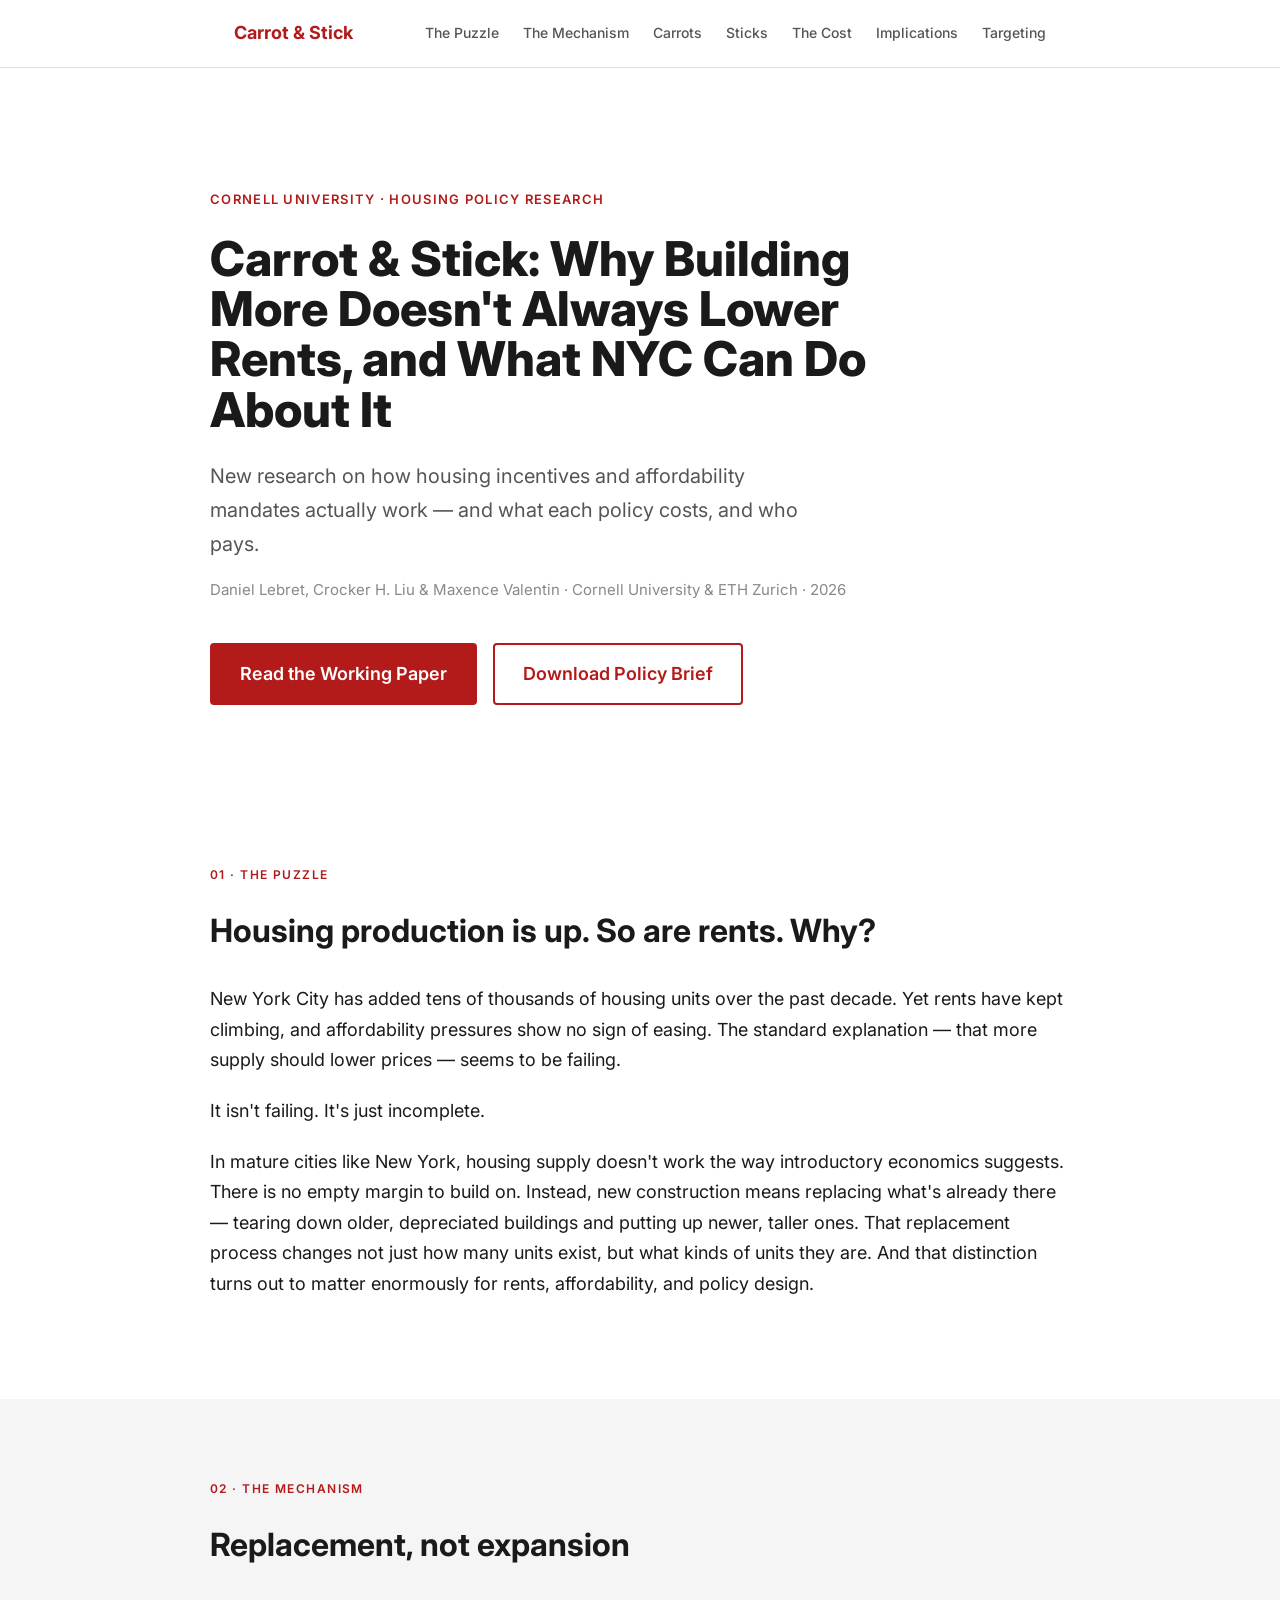
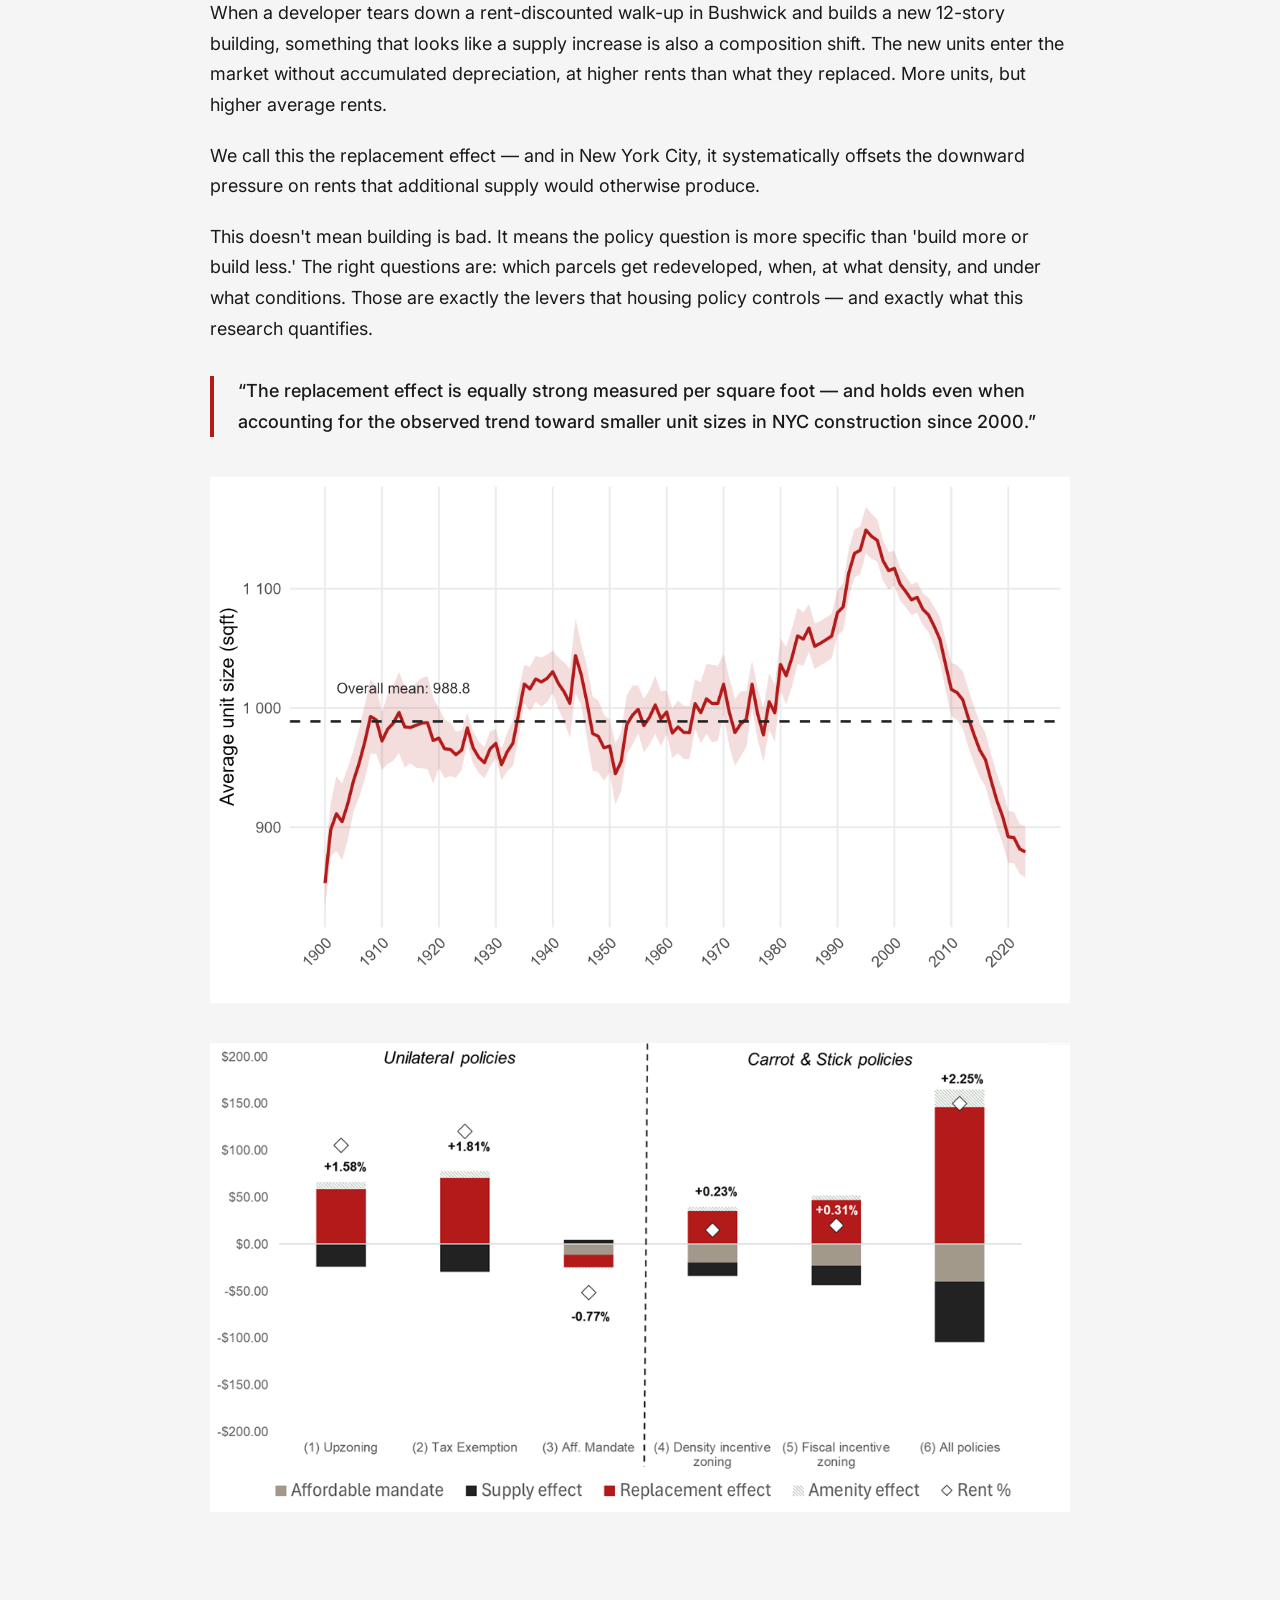
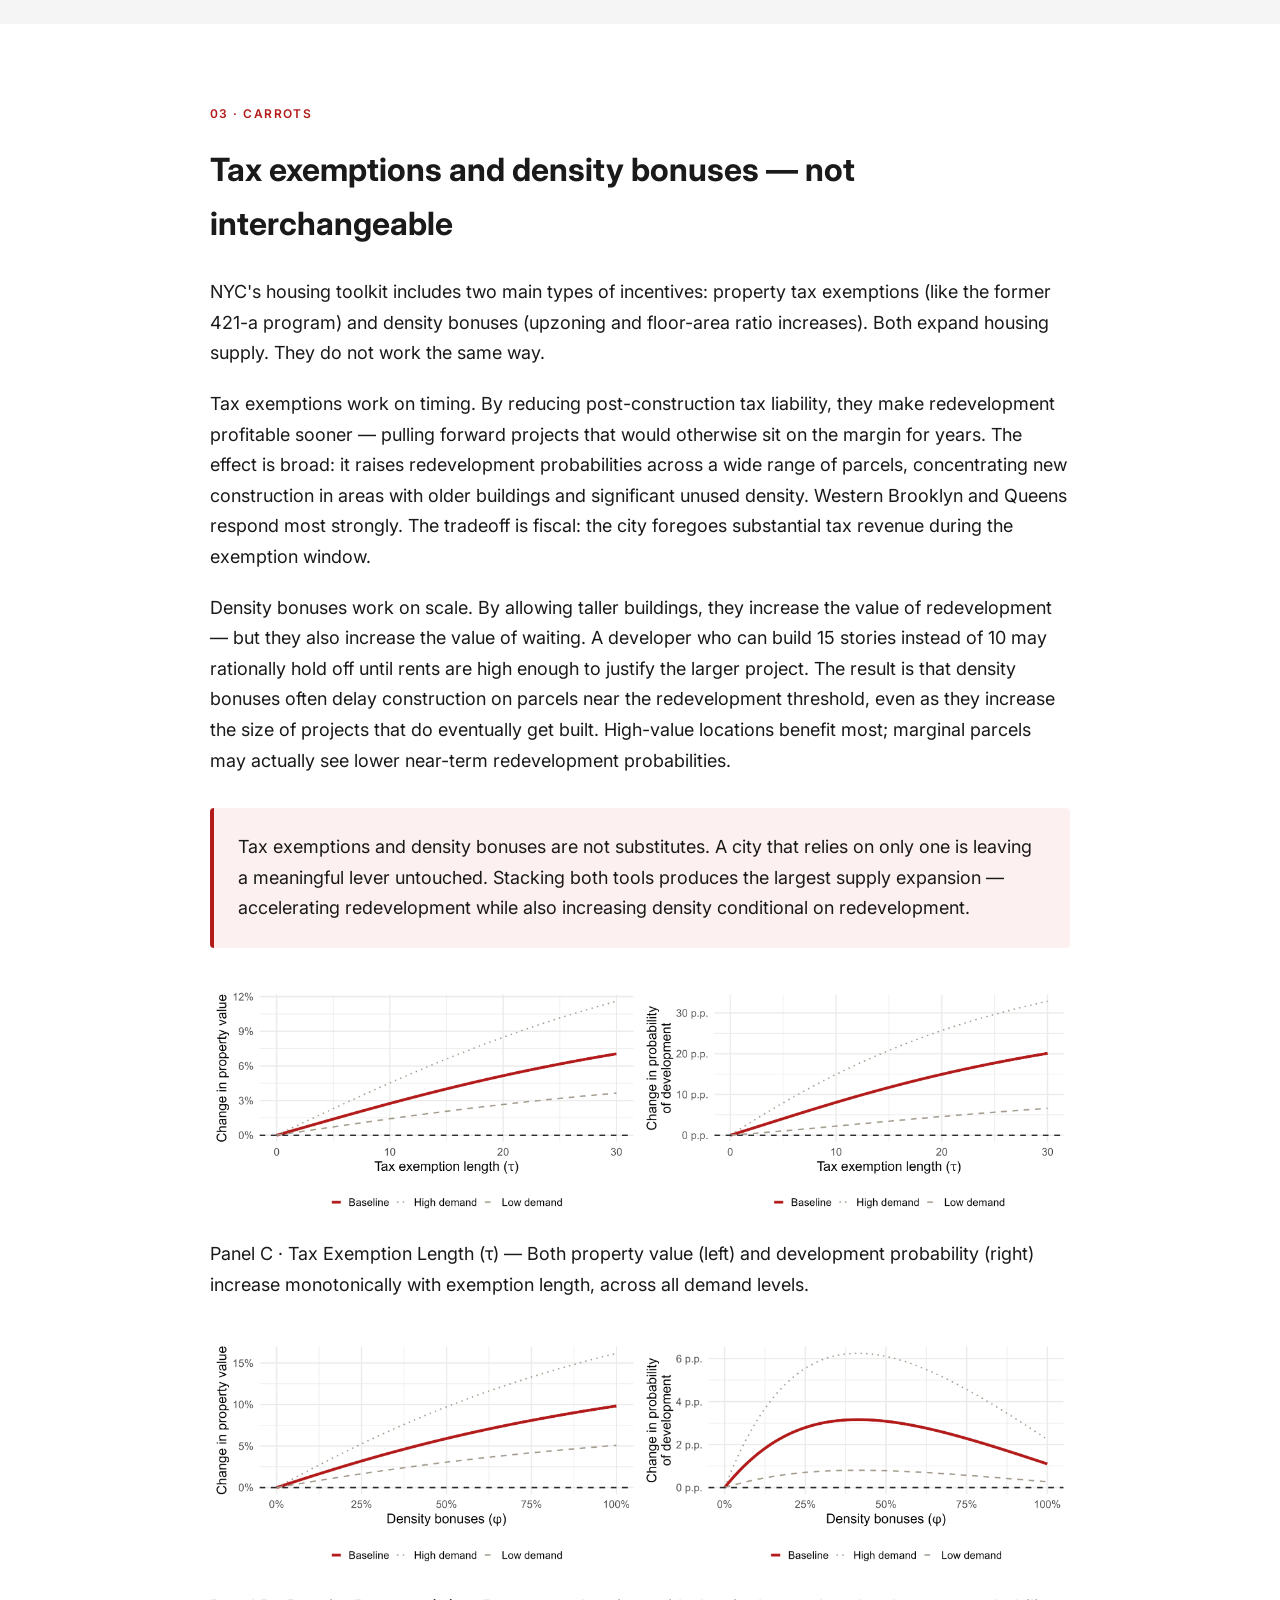
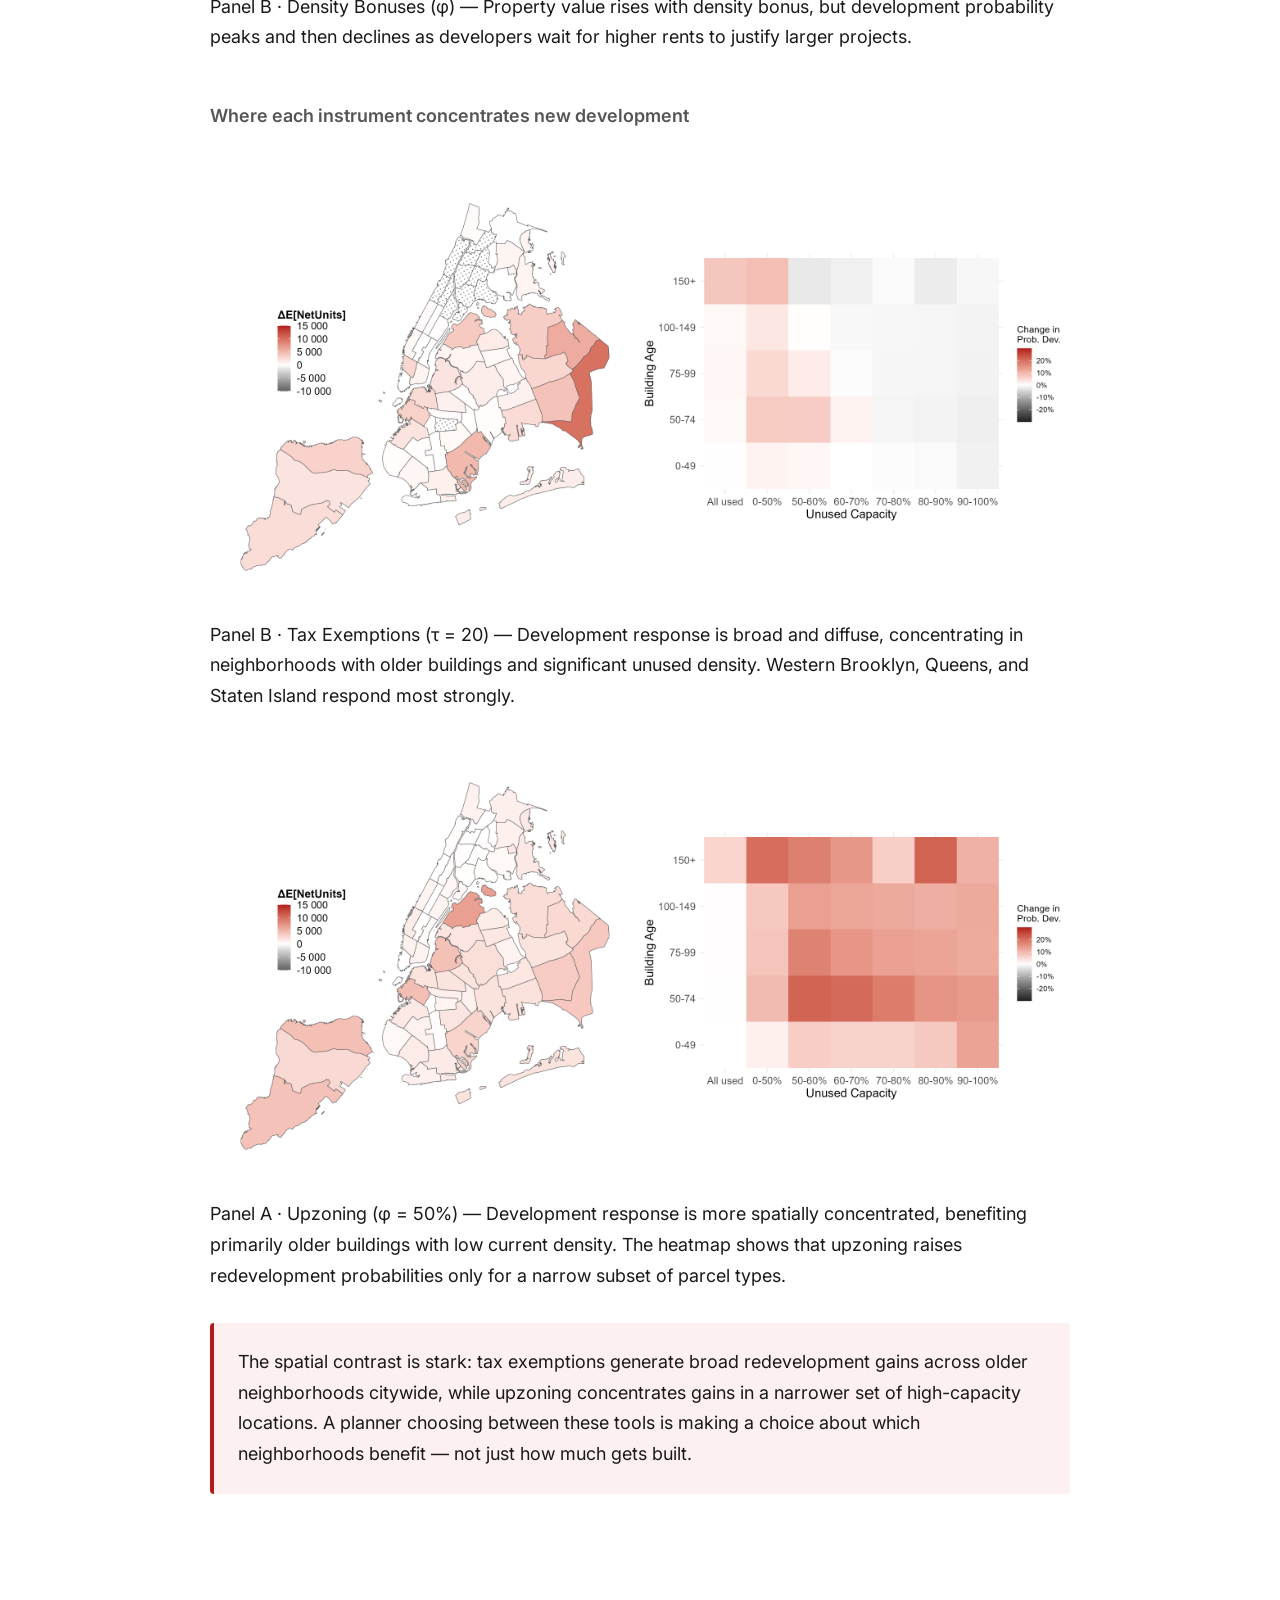
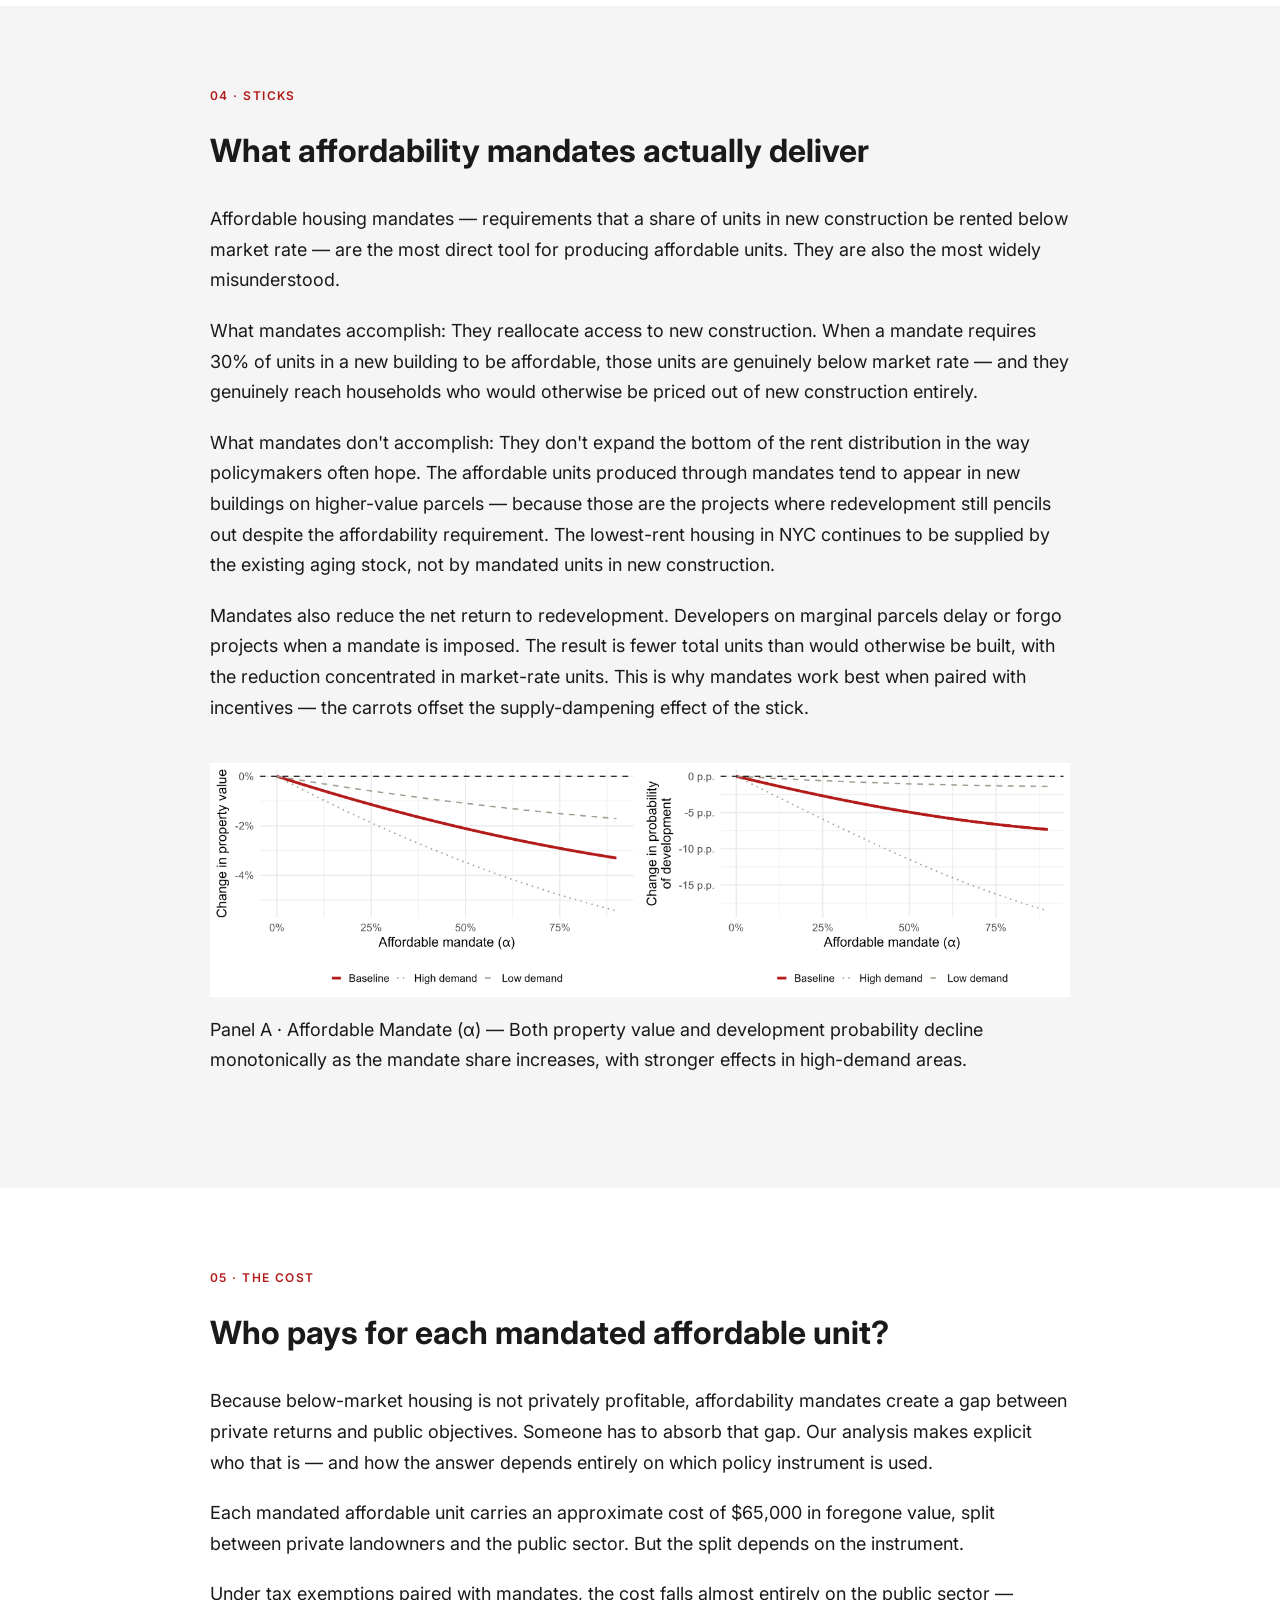
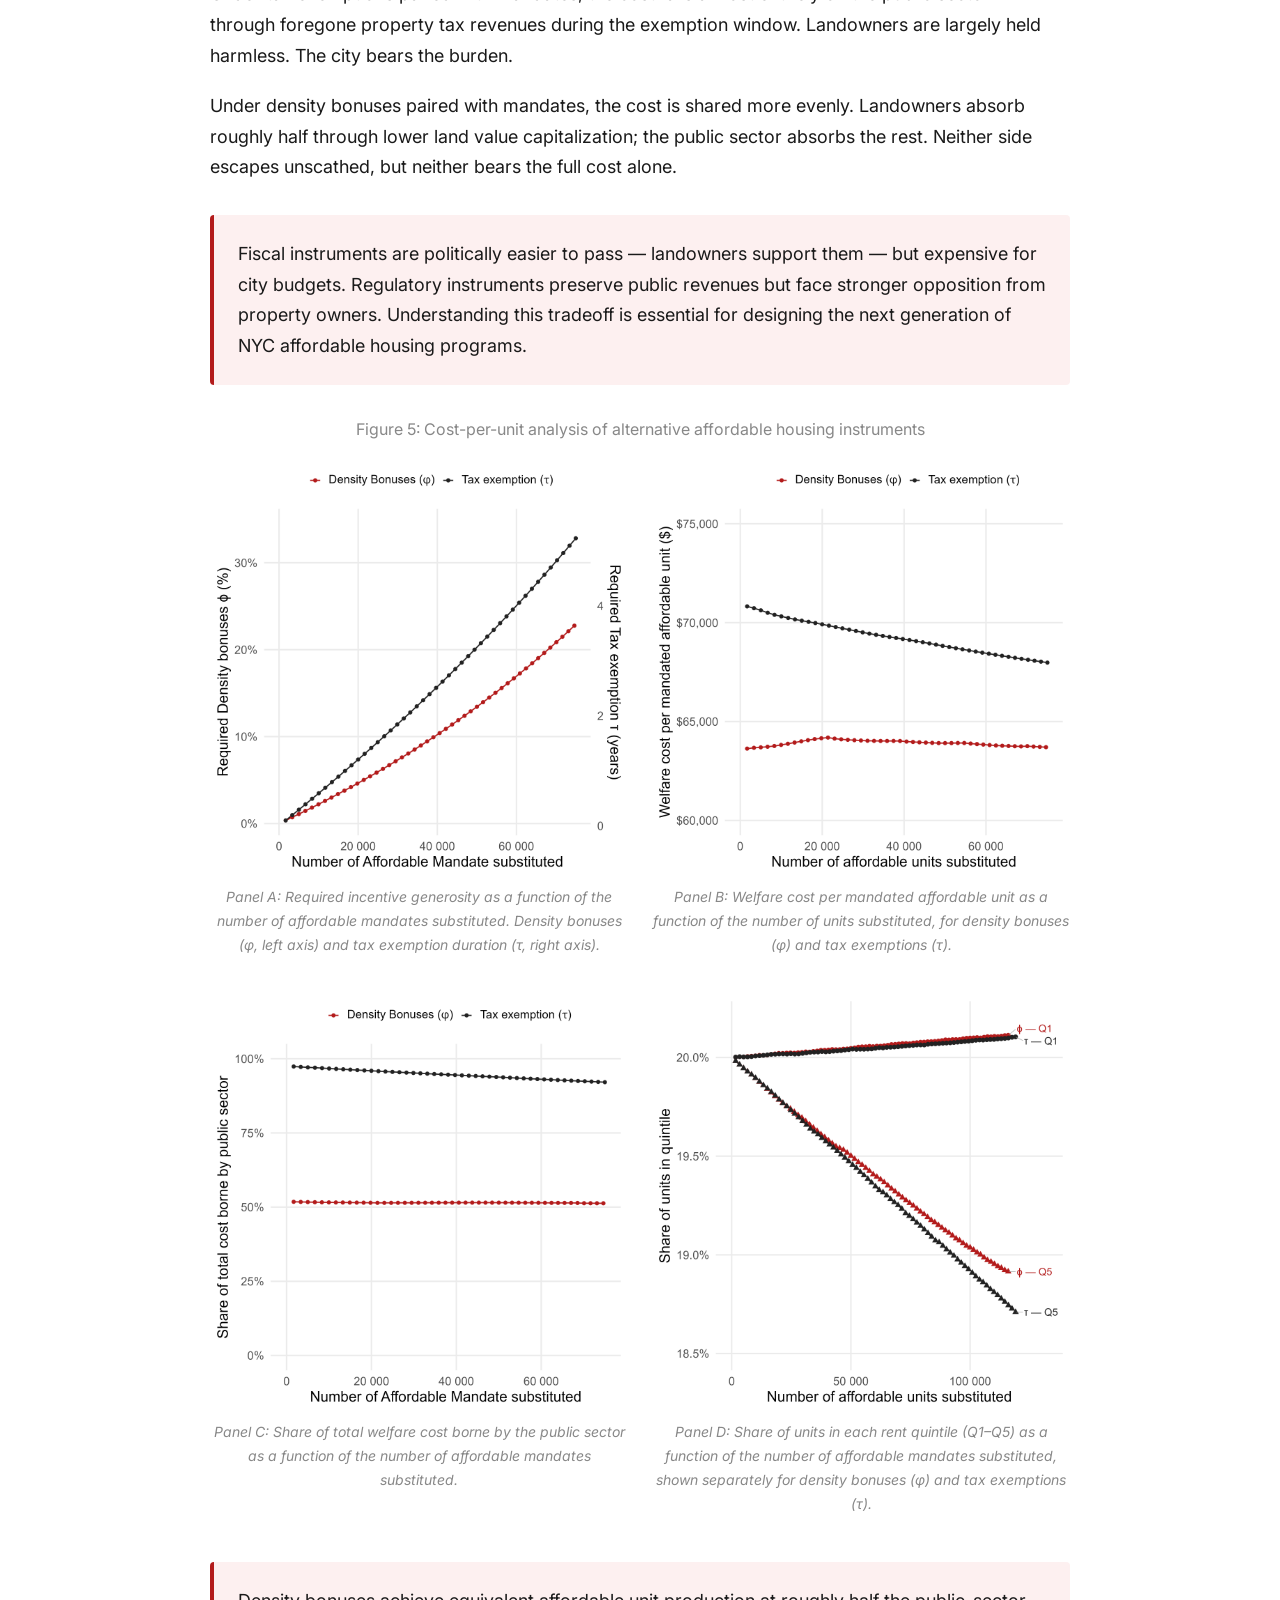
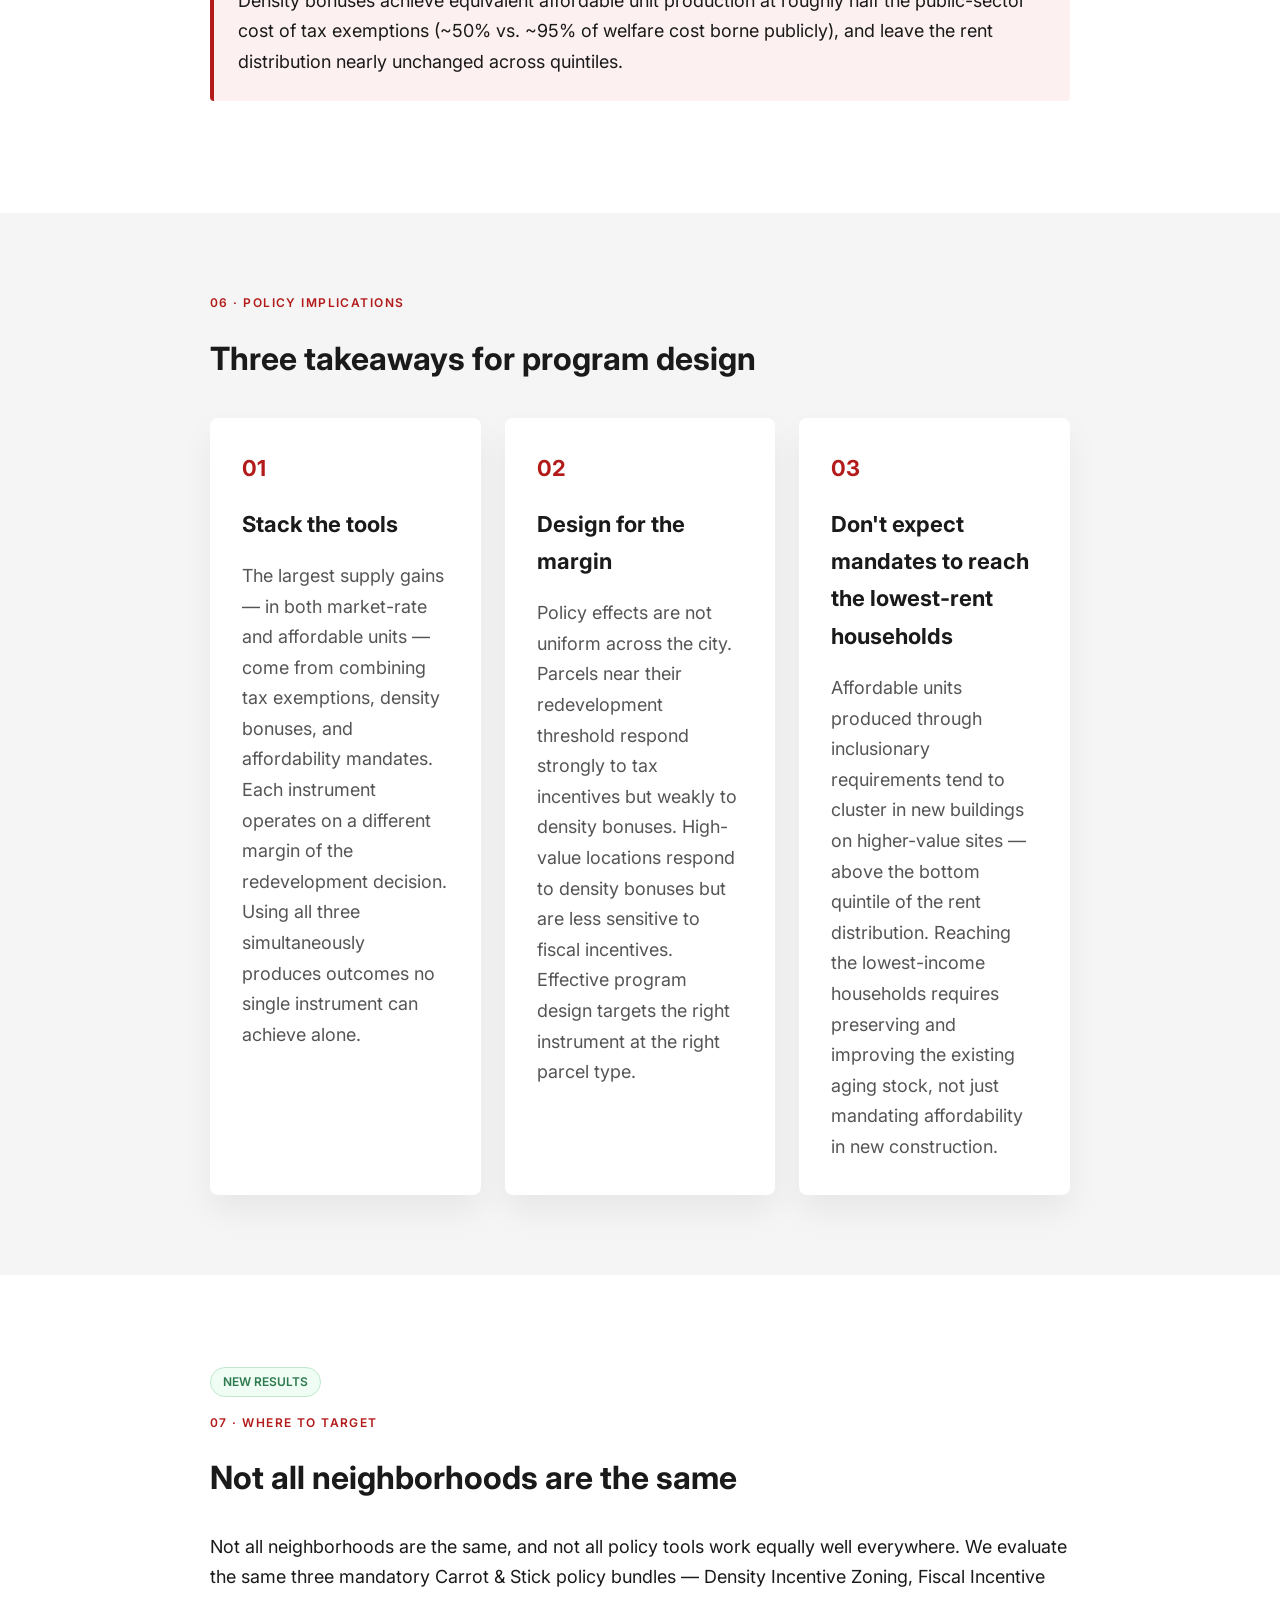
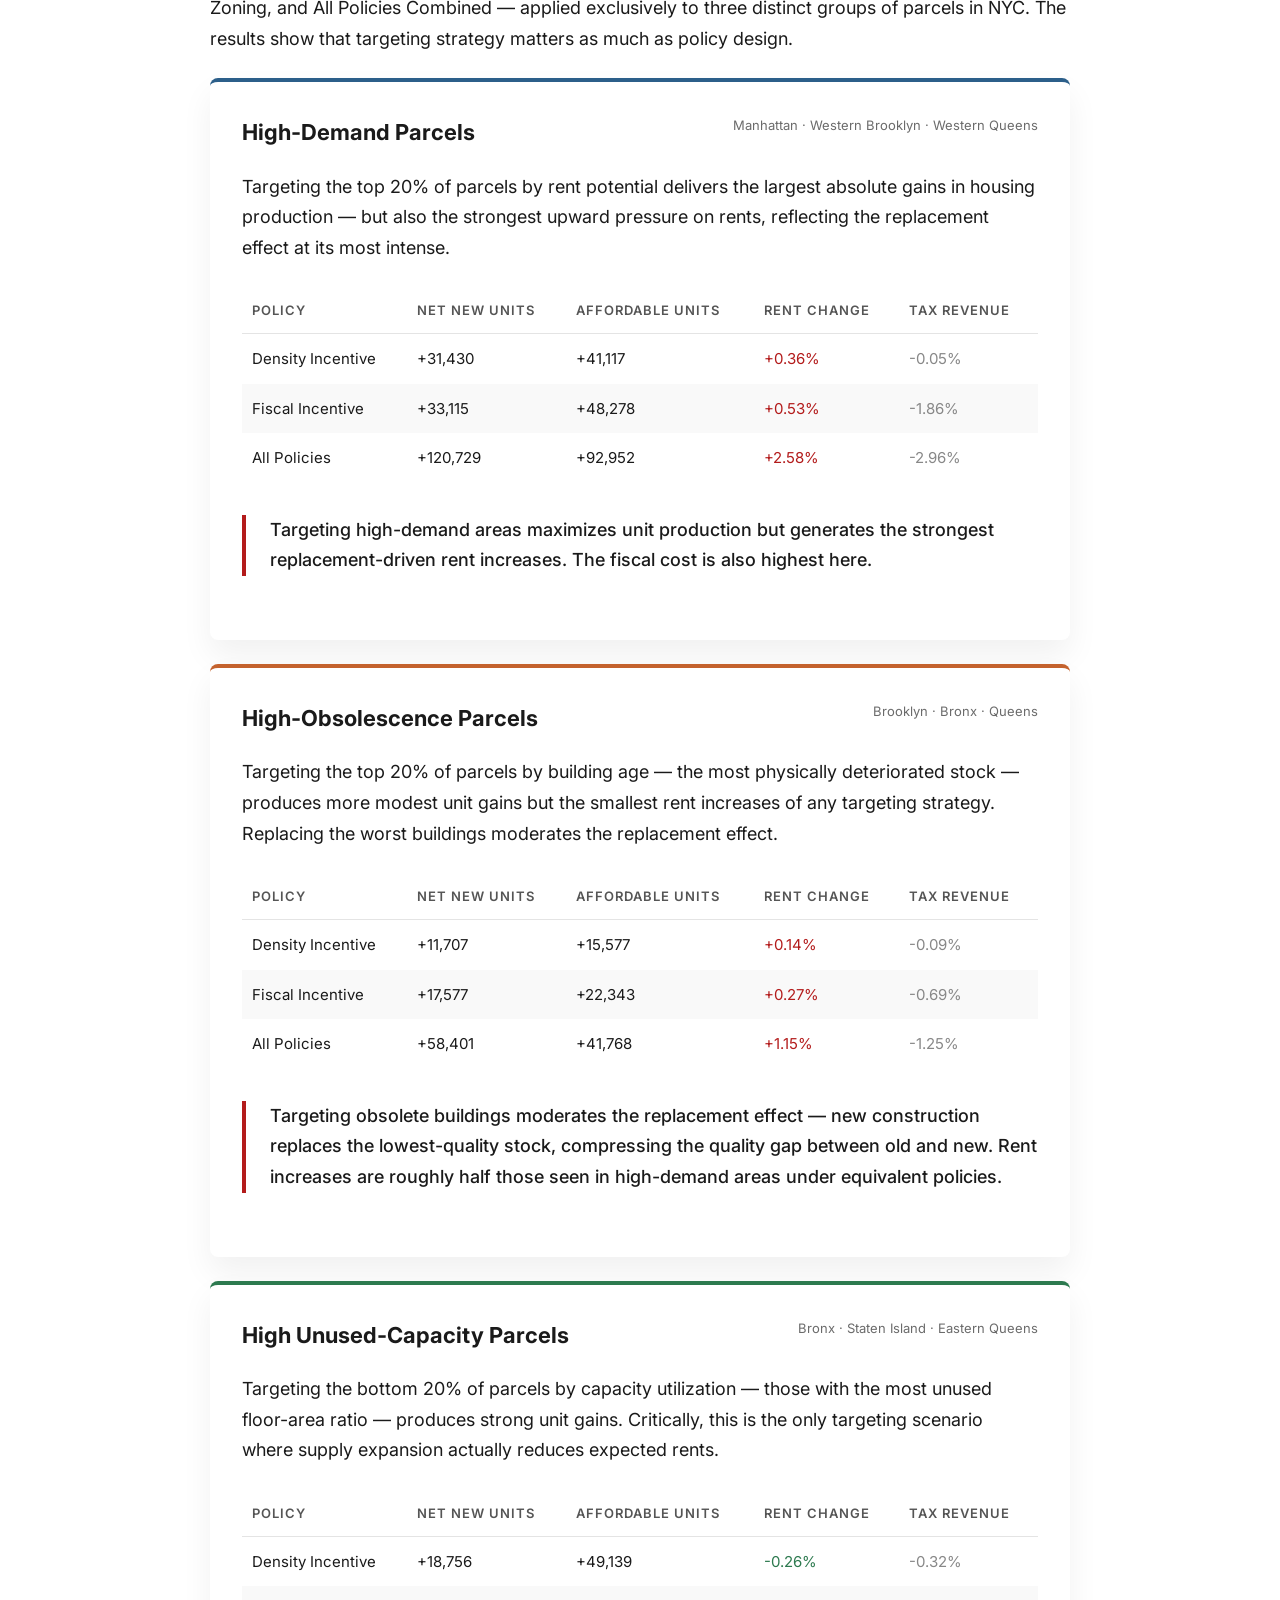
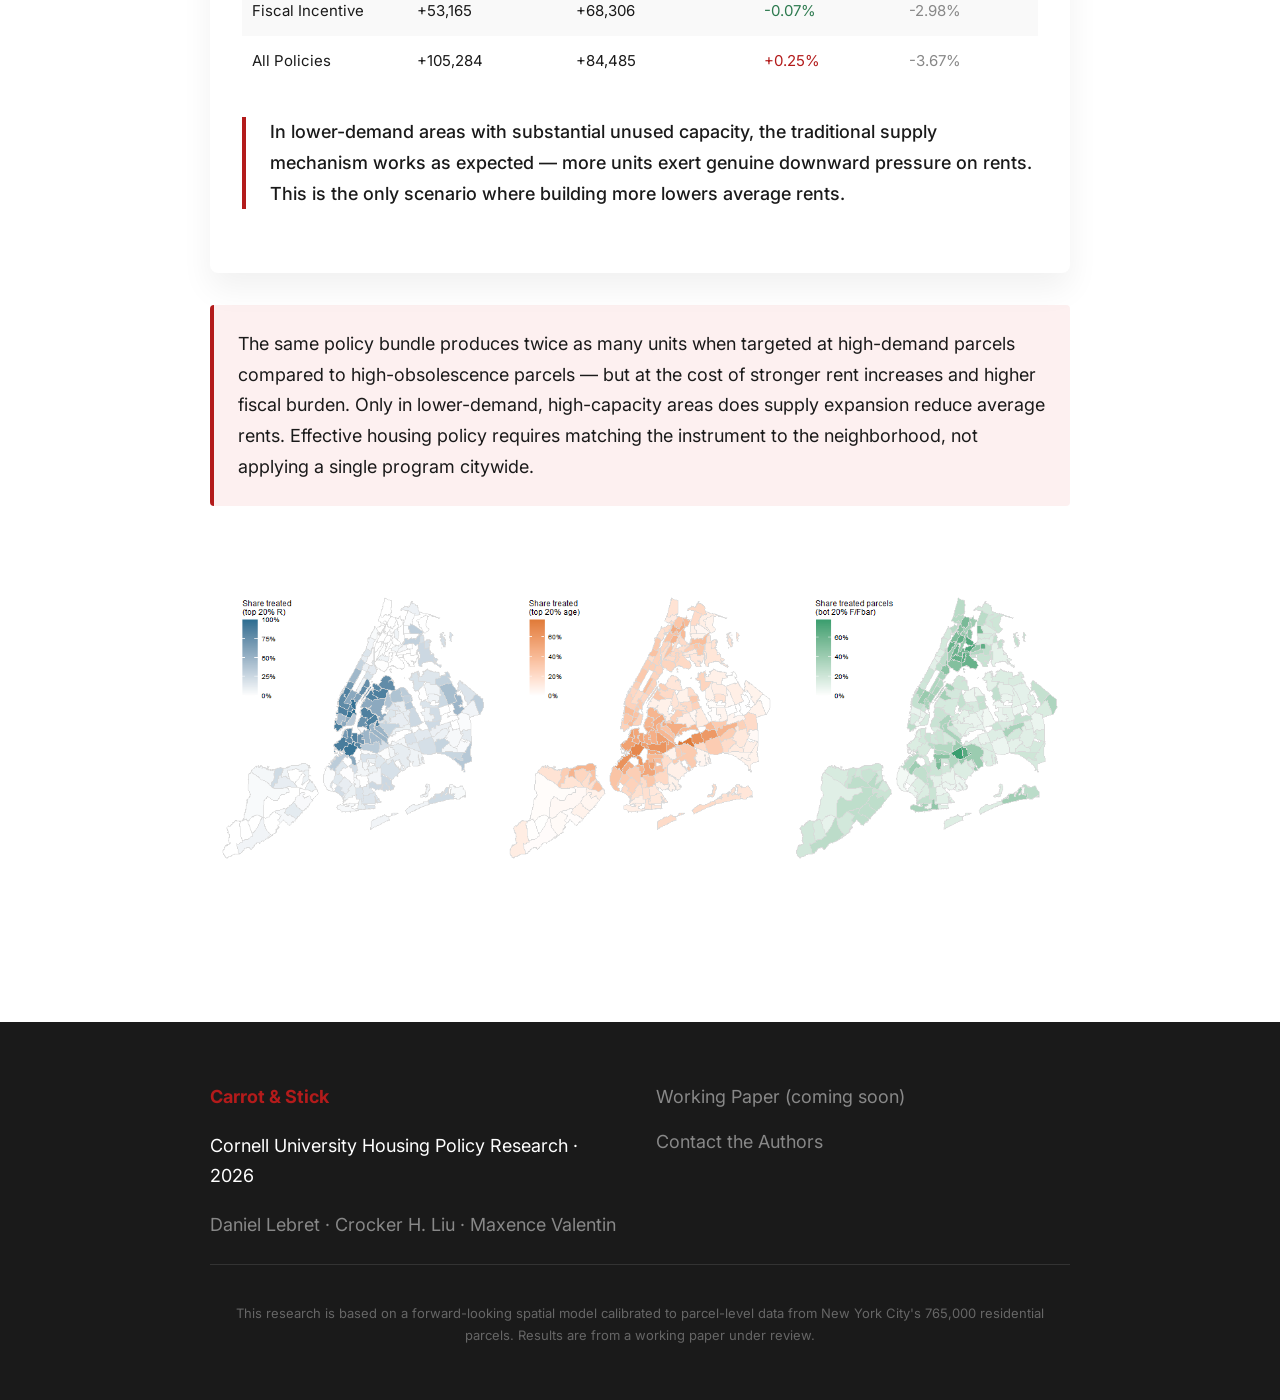
==== commit da7b15d3: "fix figure paths" ====
--- a/index.html
+++ b/index.html
@@ -69,11 +69,11 @@
           <p>“The replacement effect is equally strong measured per square foot — and holds even when accounting for the observed trend toward smaller unit sizes in NYC construction since 2000.”</p>
         </aside>
         <div class="figure-block">
-          <img src="Policy%20Version/assets/figures/figure-6-unit-size-trend.png" alt="Weighted Average Size of Constructed Units in NYC" style="width: 100%; max-width: 100%; height: auto; display: block; box-sizing: border-box;" onerror="showFigurePlaceholder(this)" />
+          <img src="assets/figures/figure-6-unit-size-trend.png" alt="Weighted Average Size of Constructed Units in NYC" style="width: 100%; max-width: 100%; height: auto; display: block; box-sizing: border-box;" onerror="showFigurePlaceholder(this)" />
           <div class="figure-placeholder"><span>Figure G1 · Weighted Average Size of Constructed Units in NYC (Rolling Average, PLUTO Data)</span></div>
         </div>
         <div class="figure-block">
-          <img src="Policy%20Version/assets/figures/figure-3-rent-decomposition.png" alt="Expected Rent Decomposition" style="width: 100%; max-width: 100%; height: auto; display: block; box-sizing: border-box;" onerror="showFigurePlaceholder(this)" />
+          <img src="assets/figures/figure-3-rent-decomposition.png" alt="Expected Rent Decomposition" style="width: 100%; max-width: 100%; height: auto; display: block; box-sizing: border-box;" onerror="showFigurePlaceholder(this)" />
           <div class="figure-placeholder"><span>Figure VI · Counterfactual Results — Expected Rent Decomposition. Replacement effect dominates supply effect across all six policy counterfactuals.</span></div>
         </div>
       </div>
@@ -92,23 +92,23 @@
           <p>Tax exemptions and density bonuses are not substitutes. A city that relies on only one is leaving a meaningful lever untouched. Stacking both tools produces the largest supply expansion — accelerating redevelopment while also increasing density conditional on redevelopment.</p>
         </div>
         <div class="figure-block">
-          <img src="Policy%20Version/assets/figures/figure-1-policy-instruments3.png" alt="Tax Exemption Length" style="width: 100%; max-width: 100%; height: auto; display: block; box-sizing: border-box;" onerror="showFigurePlaceholder(this)" />
+          <img src="assets/figures/figure-1-policy-instruments3.png" alt="Tax Exemption Length" style="width: 100%; max-width: 100%; height: auto; display: block; box-sizing: border-box;" onerror="showFigurePlaceholder(this)" />
           <div class="figure-placeholder"><span>Figure A · Tax Exemption Length (τ) — Both property value (left) and development probability (right) increase monotonically with exemption length, across all demand levels.</span></div>
           <p class="figure-caption">Panel C · Tax Exemption Length (τ) — Both property value (left) and development probability (right) increase monotonically with exemption length, across all demand levels.</p>
         </div>
         <div class="figure-block">
-          <img src="Policy%20Version/assets/figures/figure-1-policy-instruments2.png" alt="Density Bonuses" style="width: 100%; max-width: 100%; height: auto; display: block; box-sizing: border-box;" onerror="showFigurePlaceholder(this)" />
+          <img src="assets/figures/figure-1-policy-instruments2.png" alt="Density Bonuses" style="width: 100%; max-width: 100%; height: auto; display: block; box-sizing: border-box;" onerror="showFigurePlaceholder(this)" />
           <div class="figure-placeholder"><span>Figure B · Density Bonuses (φ) — Property value rises with density bonus, but development probability peaks and then declines as developers wait for higher rents to justify larger projects.</span></div>
           <p class="figure-caption">Panel B · Density Bonuses (φ) — Property value rises with density bonus, but development probability peaks and then declines as developers wait for higher rents to justify larger projects.</p>
         </div>
         <h3 class="spatial-subheading">Where each instrument concentrates new development</h3>
         <div class="figure-block">
-          <img src="Policy%20Version/assets/figures/figure-4-spatial-maps1.png" alt="Tax Exemptions" style="width: 100%; max-width: 100%; height: auto; display: block; box-sizing: border-box;" onerror="showFigurePlaceholder(this)" />
+          <img src="assets/figures/figure-4-spatial-maps1.png" alt="Tax Exemptions" style="width: 100%; max-width: 100%; height: auto; display: block; box-sizing: border-box;" onerror="showFigurePlaceholder(this)" />
           <div class="figure-placeholder"><span>Panel B · Tax Exemptions (τ = 20) — Development response is broad and diffuse, concentrating in neighborhoods with older buildings and significant unused density. Western Brooklyn, Queens, and Staten Island respond most strongly.</span></div>
           <p class="figure-caption">Panel B · Tax Exemptions (τ = 20) — Development response is broad and diffuse, concentrating in neighborhoods with older buildings and significant unused density. Western Brooklyn, Queens, and Staten Island respond most strongly.</p>
         </div>
         <div class="figure-block">
-          <img src="Policy%20Version/assets/figures/figure-4-spatial-maps2.png" alt="Upzoning" style="width: 100%; max-width: 100%; height: auto; display: block; box-sizing: border-box;" onerror="showFigurePlaceholder(this)" />
+          <img src="assets/figures/figure-4-spatial-maps2.png" alt="Upzoning" style="width: 100%; max-width: 100%; height: auto; display: block; box-sizing: border-box;" onerror="showFigurePlaceholder(this)" />
           <div class="figure-placeholder"><span>Panel A · Upzoning (φ = 50%) — Development response is more spatially concentrated, benefiting primarily older buildings with low current density. The heatmap shows that upzoning raises redevelopment probabilities only for a narrow subset of parcel types.</span></div>
           <p class="figure-caption">Panel A · Upzoning (φ = 50%) — Development response is more spatially concentrated, benefiting primarily older buildings with low current density. The heatmap shows that upzoning raises redevelopment probabilities only for a narrow subset of parcel types.</p>
         </div>
@@ -129,7 +129,7 @@
           <p>Mandates also reduce the net return to redevelopment. Developers on marginal parcels delay or forgo projects when a mandate is imposed. The result is fewer total units than would otherwise be built, with the reduction concentrated in market-rate units. This is why mandates work best when paired with incentives — the carrots offset the supply-dampening effect of the stick.</p>
         </div>
         <div class="figure-block">
-          <img src="Policy%20Version/assets/figures/figure-1-policy-instruments1.png" alt="Affordable Mandate" style="width: 100%; max-width: 100%; height: auto; display: block; box-sizing: border-box;" onerror="showFigurePlaceholder(this)" />
+          <img src="assets/figures/figure-1-policy-instruments1.png" alt="Affordable Mandate" style="width: 100%; max-width: 100%; height: auto; display: block; box-sizing: border-box;" onerror="showFigurePlaceholder(this)" />
           <div class="figure-placeholder"><span>Figure C · Affordable Mandate (α) — Both property value and development probability decline monotonically as the mandate share increases, with stronger effects in high-demand areas.</span></div>
           <p class="figure-caption">Panel A · Affordable Mandate (α) — Both property value and development probability decline monotonically as the mandate share increases, with stronger effects in high-demand areas.</p>
         </div>
@@ -152,22 +152,22 @@
         <div class="figure-label">Figure 5: Cost-per-unit analysis of alternative affordable housing instruments</div>
         <div class="figure-grid">
           <div class="figure-subblock">
-            <img src="Policy%20Version/assets/figures/figure-5-cost-per-unit1.png" alt="Figure 5 Panel A: Required incentive generosity" style="width: 100%; max-width: 100%; height: auto; display: block; box-sizing: border-box;" onerror="showFigurePlaceholder(this)" />
+            <img src="assets/figures/figure-5-cost-per-unit1.png" alt="Figure 5 Panel A: Required incentive generosity" style="width: 100%; max-width: 100%; height: auto; display: block; box-sizing: border-box;" onerror="showFigurePlaceholder(this)" />
             <div class="figure-placeholder"><span>Panel A: Required incentive generosity as a function of the number of affordable mandates substituted. Density bonuses (φ, left axis) and tax exemption duration (τ, right axis).</span></div>
             <p class="figure-caption">Panel A: Required incentive generosity as a function of the number of affordable mandates substituted. Density bonuses (φ, left axis) and tax exemption duration (τ, right axis).</p>
           </div>
           <div class="figure-subblock">
-            <img src="Policy%20Version/assets/figures/figure-5-cost-per-unit2.png" alt="Figure 5 Panel B: Welfare cost per mandated affordable unit" style="width: 100%; max-width: 100%; height: auto; display: block; box-sizing: border-box;" onerror="showFigurePlaceholder(this)" />
+            <img src="assets/figures/figure-5-cost-per-unit2.png" alt="Figure 5 Panel B: Welfare cost per mandated affordable unit" style="width: 100%; max-width: 100%; height: auto; display: block; box-sizing: border-box;" onerror="showFigurePlaceholder(this)" />
             <div class="figure-placeholder"><span>Panel B: Welfare cost per mandated affordable unit as a function of the number of units substituted, for density bonuses (φ) and tax exemptions (τ).</span></div>
             <p class="figure-caption">Panel B: Welfare cost per mandated affordable unit as a function of the number of units substituted, for density bonuses (φ) and tax exemptions (τ).</p>
           </div>
           <div class="figure-subblock">
-            <img src="Policy%20Version/assets/figures/figure-5-cost-per-unit3.png" alt="Figure 5 Panel C: Share of total welfare cost borne by the public sector" style="width: 100%; max-width: 100%; height: auto; display: block; box-sizing: border-box;" onerror="showFigurePlaceholder(this)" />
+            <img src="assets/figures/figure-5-cost-per-unit3.png" alt="Figure 5 Panel C: Share of total welfare cost borne by the public sector" style="width: 100%; max-width: 100%; height: auto; display: block; box-sizing: border-box;" onerror="showFigurePlaceholder(this)" />
             <div class="figure-placeholder"><span>Panel C: Share of total welfare cost borne by the public sector as a function of the number of affordable mandates substituted.</span></div>
             <p class="figure-caption">Panel C: Share of total welfare cost borne by the public sector as a function of the number of affordable mandates substituted.</p>
           </div>
           <div class="figure-subblock">
-            <img src="Policy%20Version/assets/figures/figure-5-cost-per-unit4.png" alt="Figure 5 Panel D: Share of units in each rent quintile" style="width: 100%; max-width: 100%; height: auto; display: block; box-sizing: border-box;" onerror="showFigurePlaceholder(this)" />
+            <img src="assets/figures/figure-5-cost-per-unit4.png" alt="Figure 5 Panel D: Share of units in each rent quintile" style="width: 100%; max-width: 100%; height: auto; display: block; box-sizing: border-box;" onerror="showFigurePlaceholder(this)" />
             <div class="figure-placeholder"><span>Panel D: Share of units in each rent quintile (Q1–Q5) as a function of the number of affordable mandates substituted, shown separately for density bonuses (φ) and tax exemptions (τ).</span></div>
             <p class="figure-caption">Panel D: Share of units in each rent quintile (Q1–Q5) as a function of the number of affordable mandates substituted, shown separately for density bonuses (φ) and tax exemptions (τ).</p>
           </div>
@@ -354,7 +354,7 @@
           </div>
         </div>
         <div class="figure-block">
-          <img src="Policy%20Version/assets/figures/figure-7-targeted-parcels.png" alt="Targeted Parcels by Criterion" style="width: 100%; max-width: 100%; height: auto; display: block; box-sizing: border-box;" onerror="showFigurePlaceholder(this)" />
+          <img src="assets/figures/figure-7-targeted-parcels.png" alt="Targeted Parcels by Criterion" style="width: 100%; max-width: 100%; height: auto; display: block; box-sizing: border-box;" onerror="showFigurePlaceholder(this)" />
           <div class="figure-placeholder"><span>Figure H1 · Targeted Parcels by Criterion — High Demand (blue), High Obsolescence (orange), High Unused Capacity (green). Note the spatial non-overlap across targeting groups.</span></div>
         </div>
       </div>
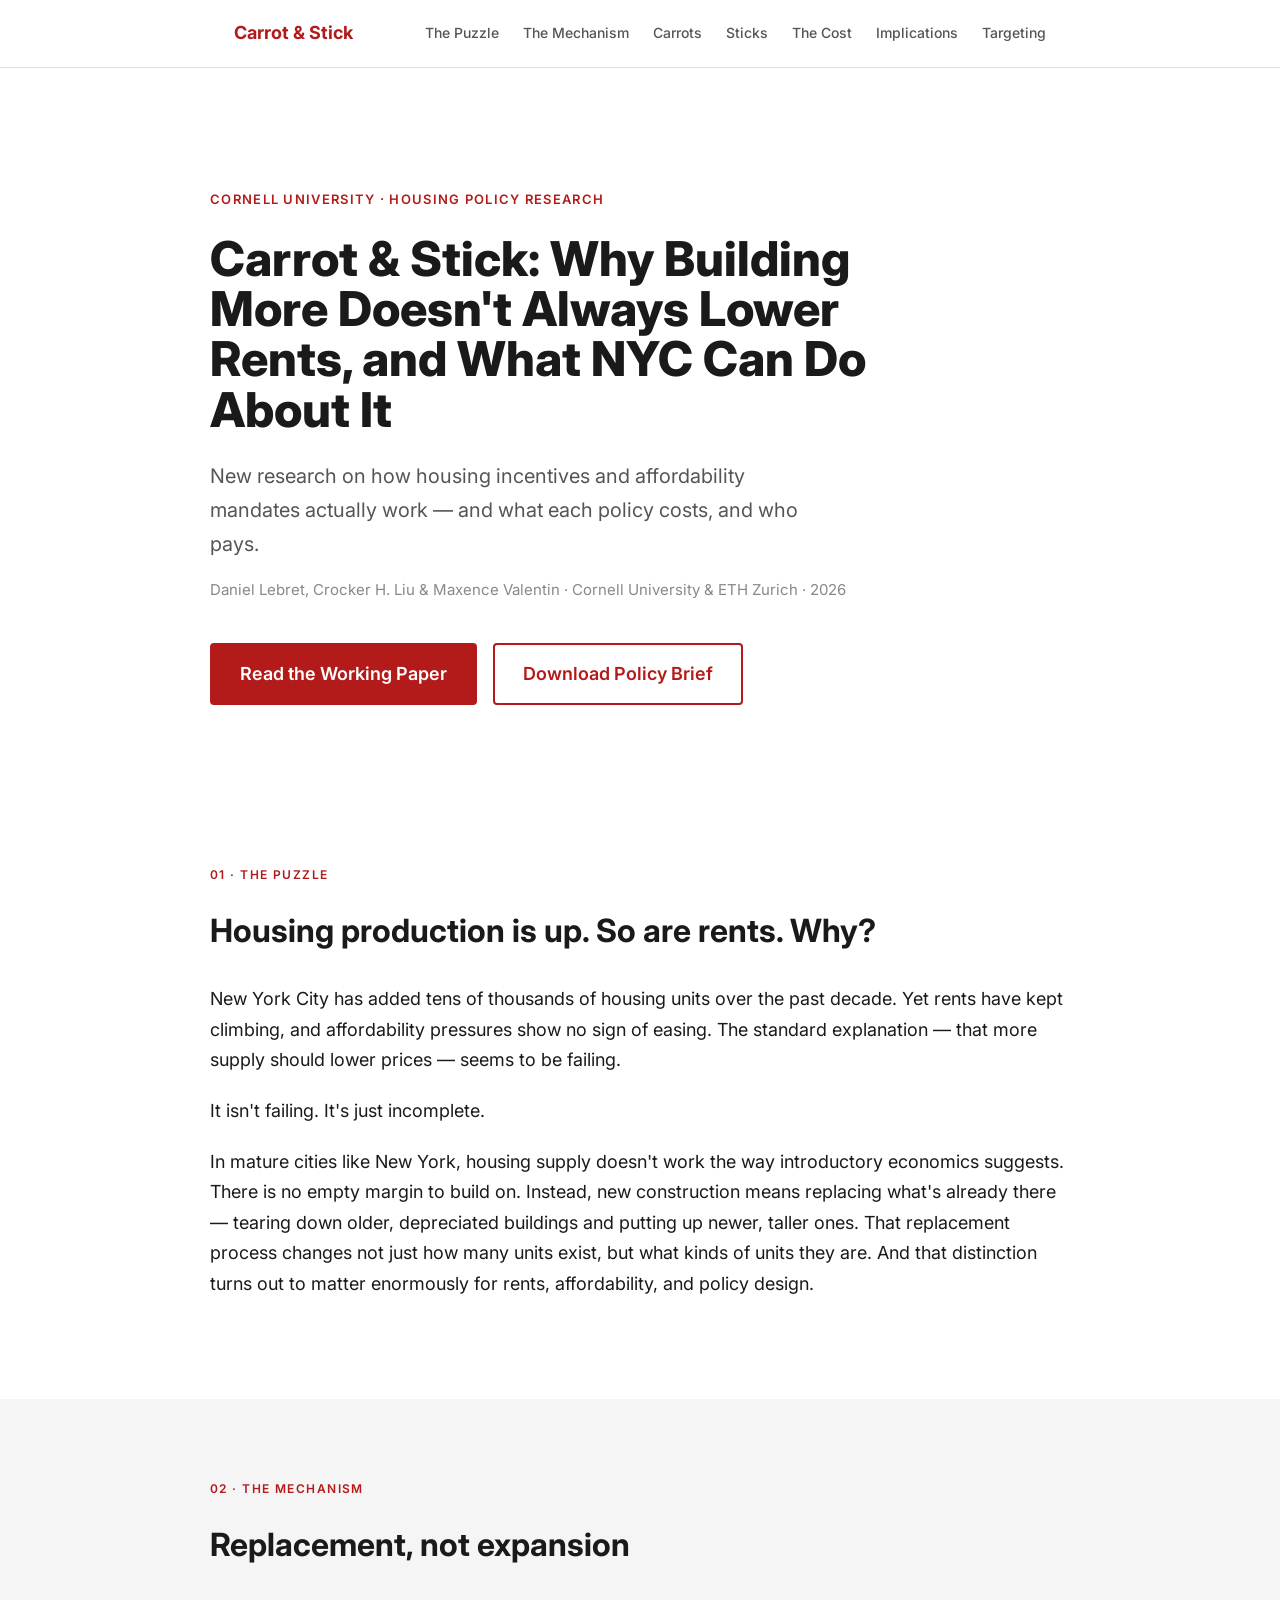
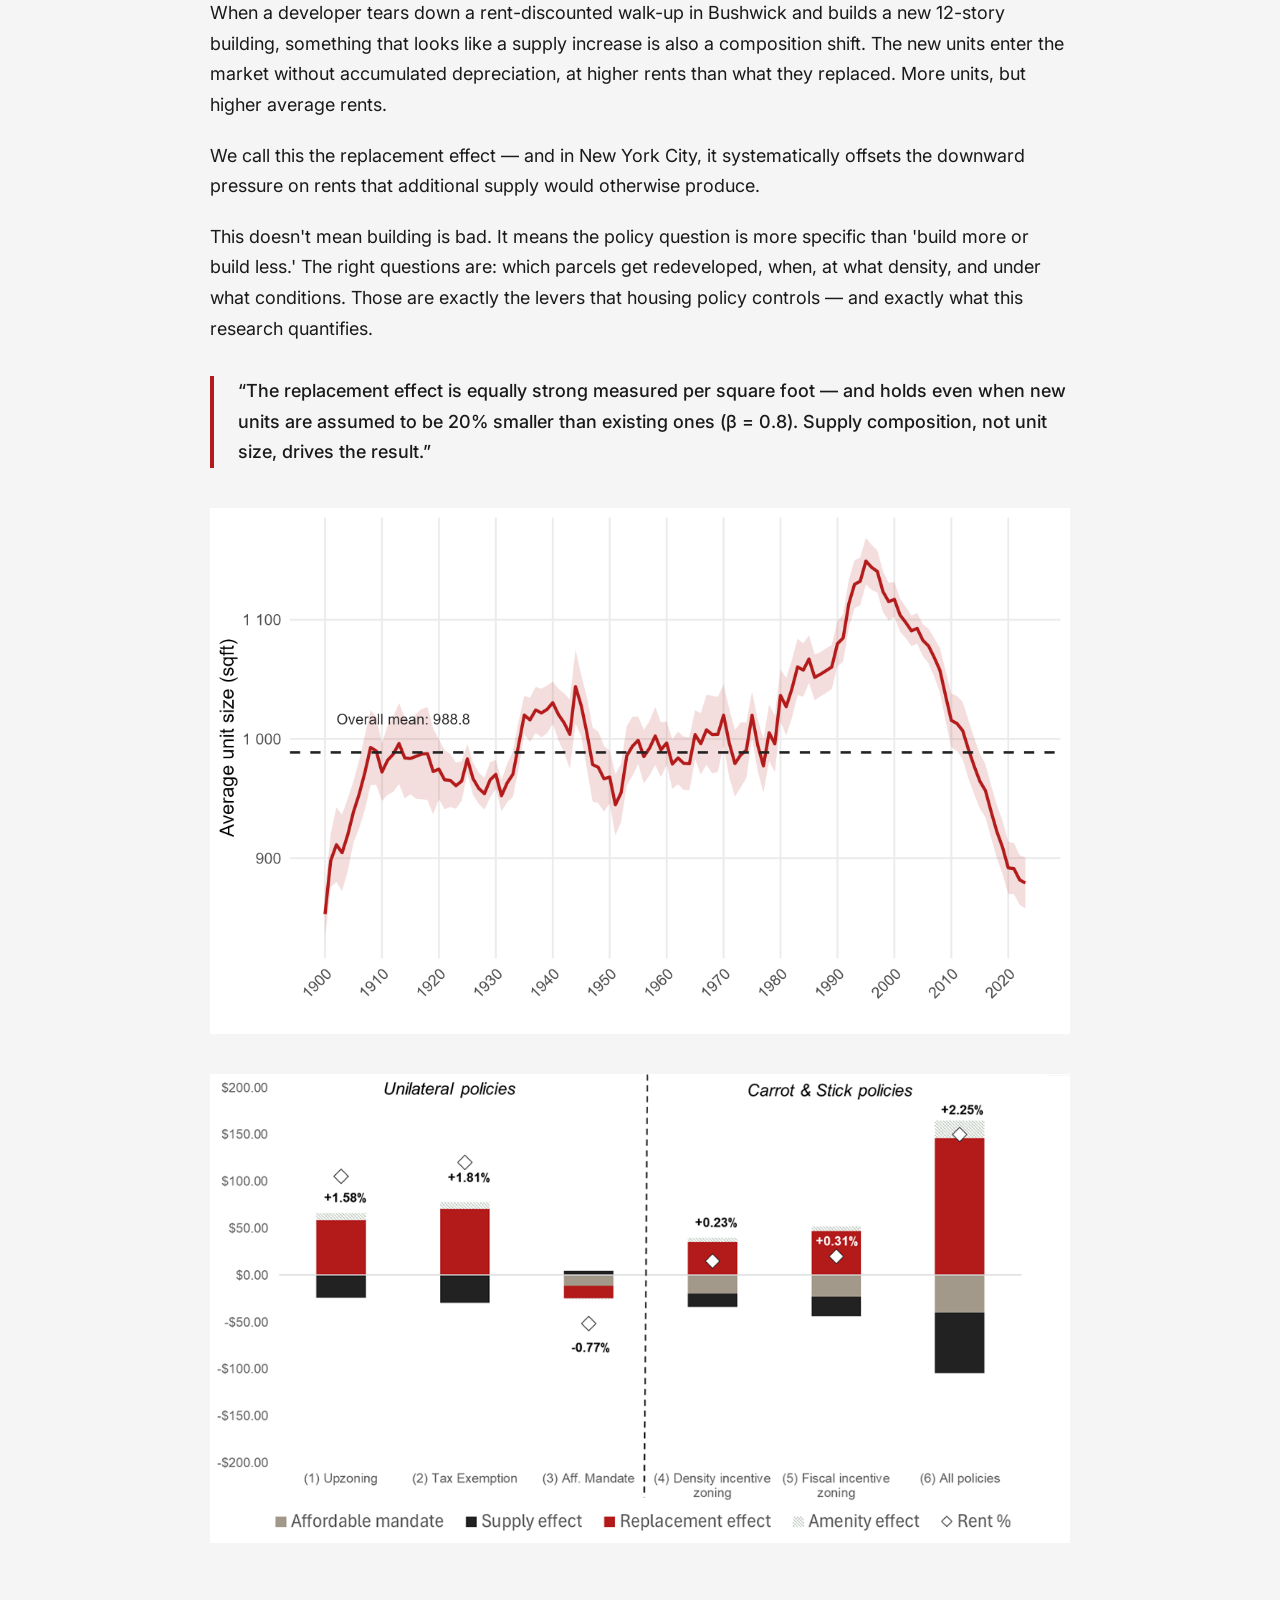
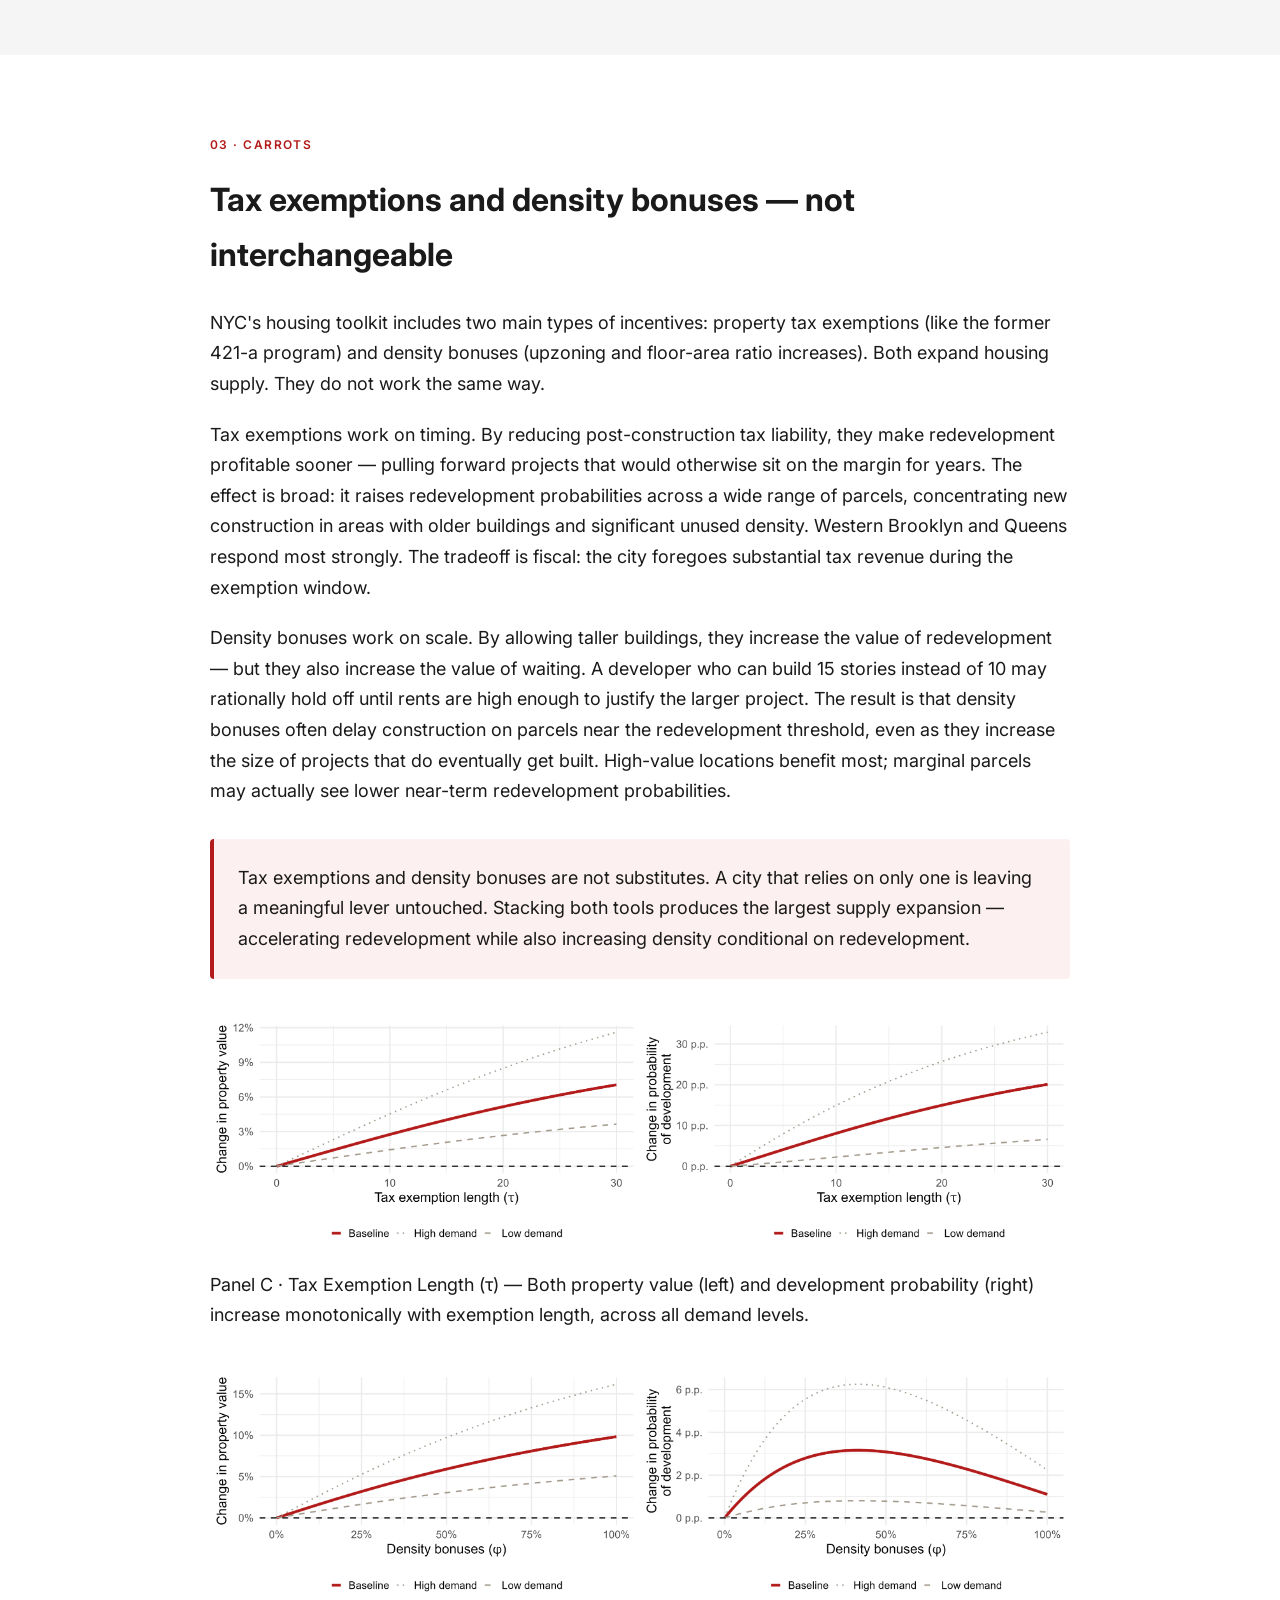
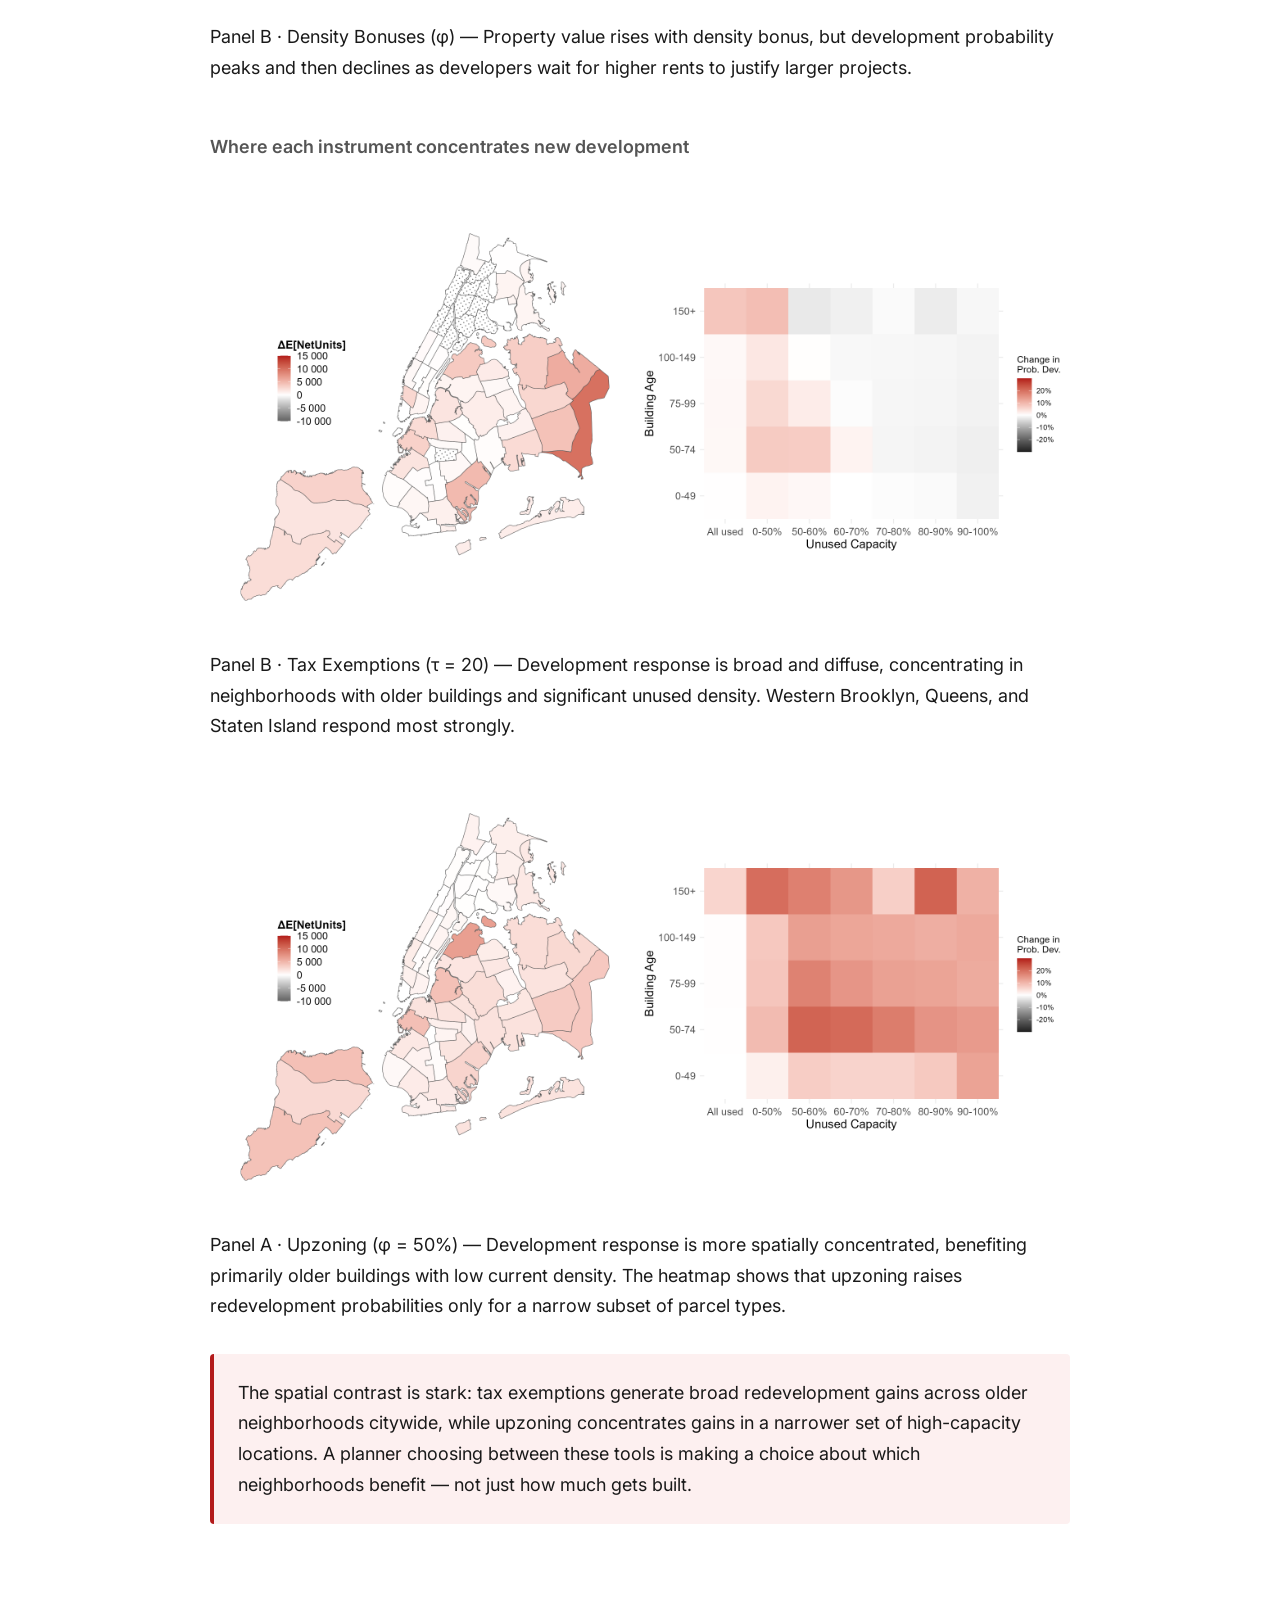
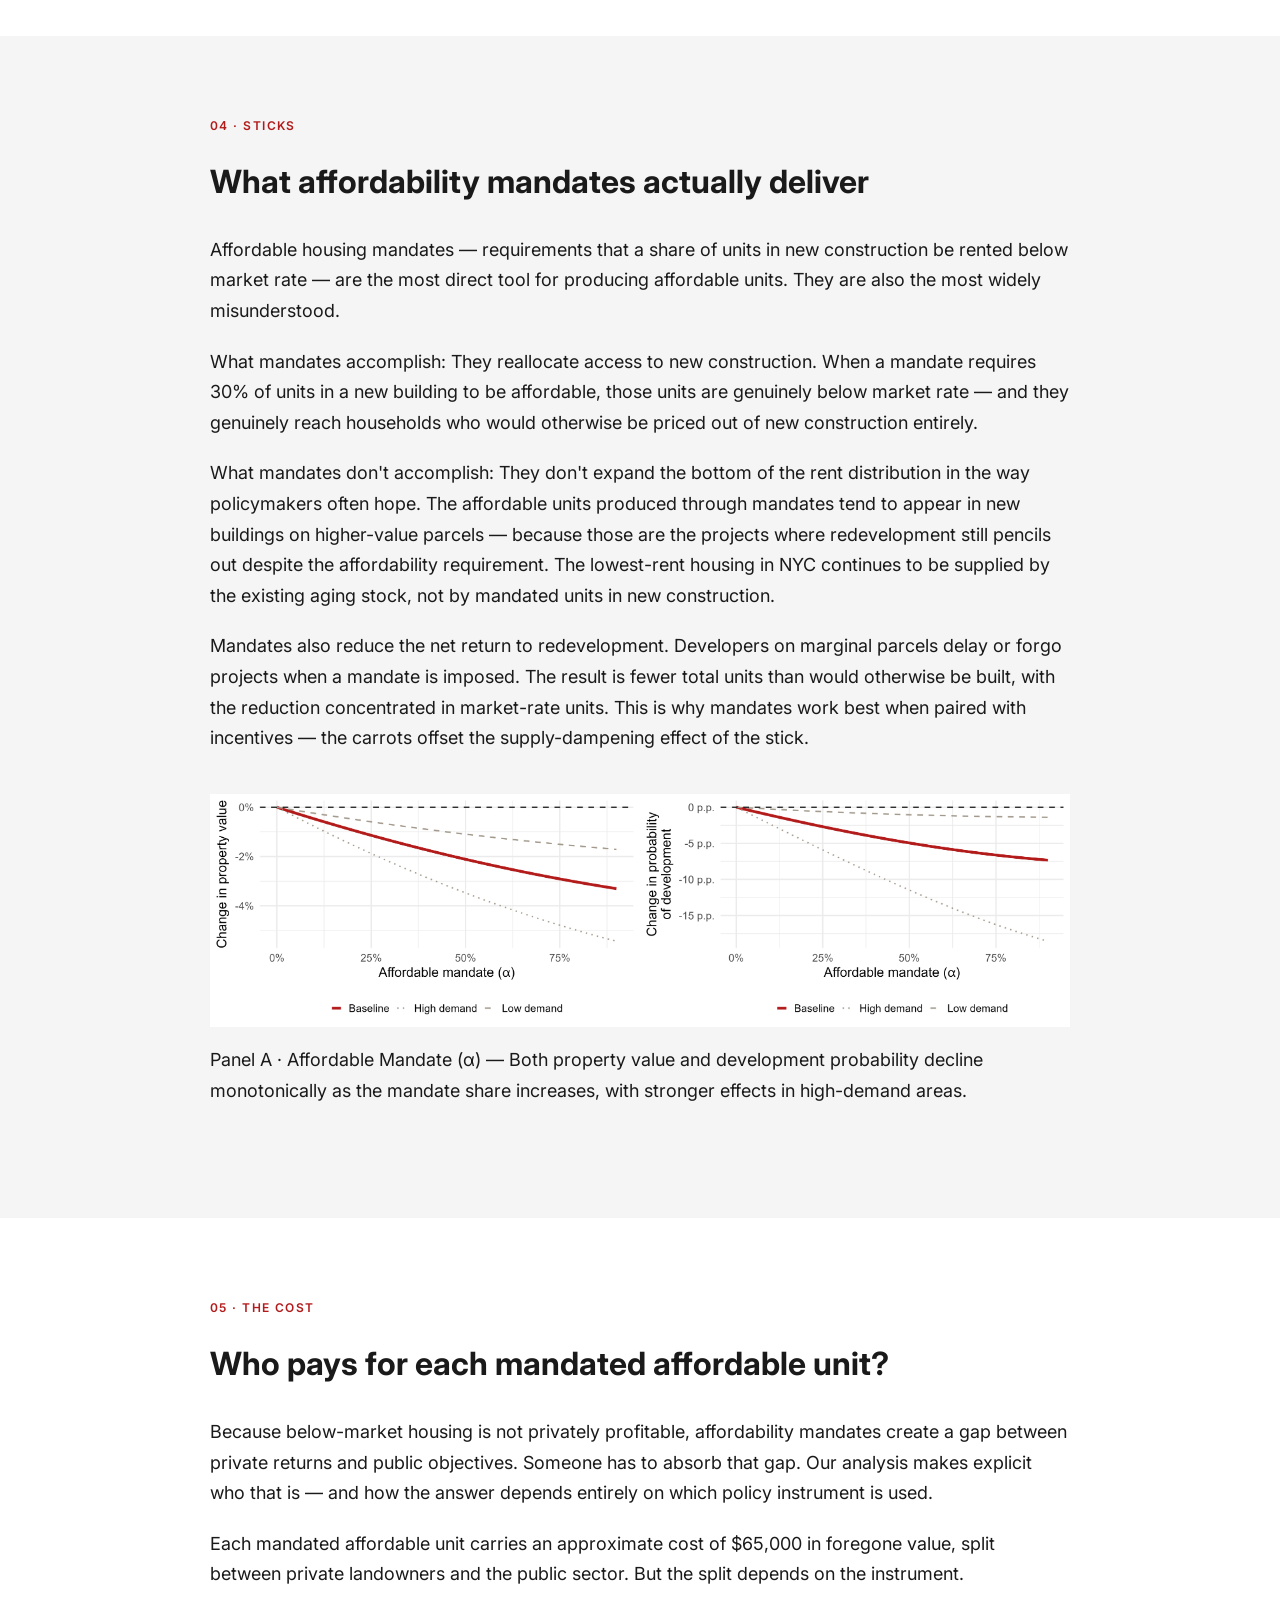
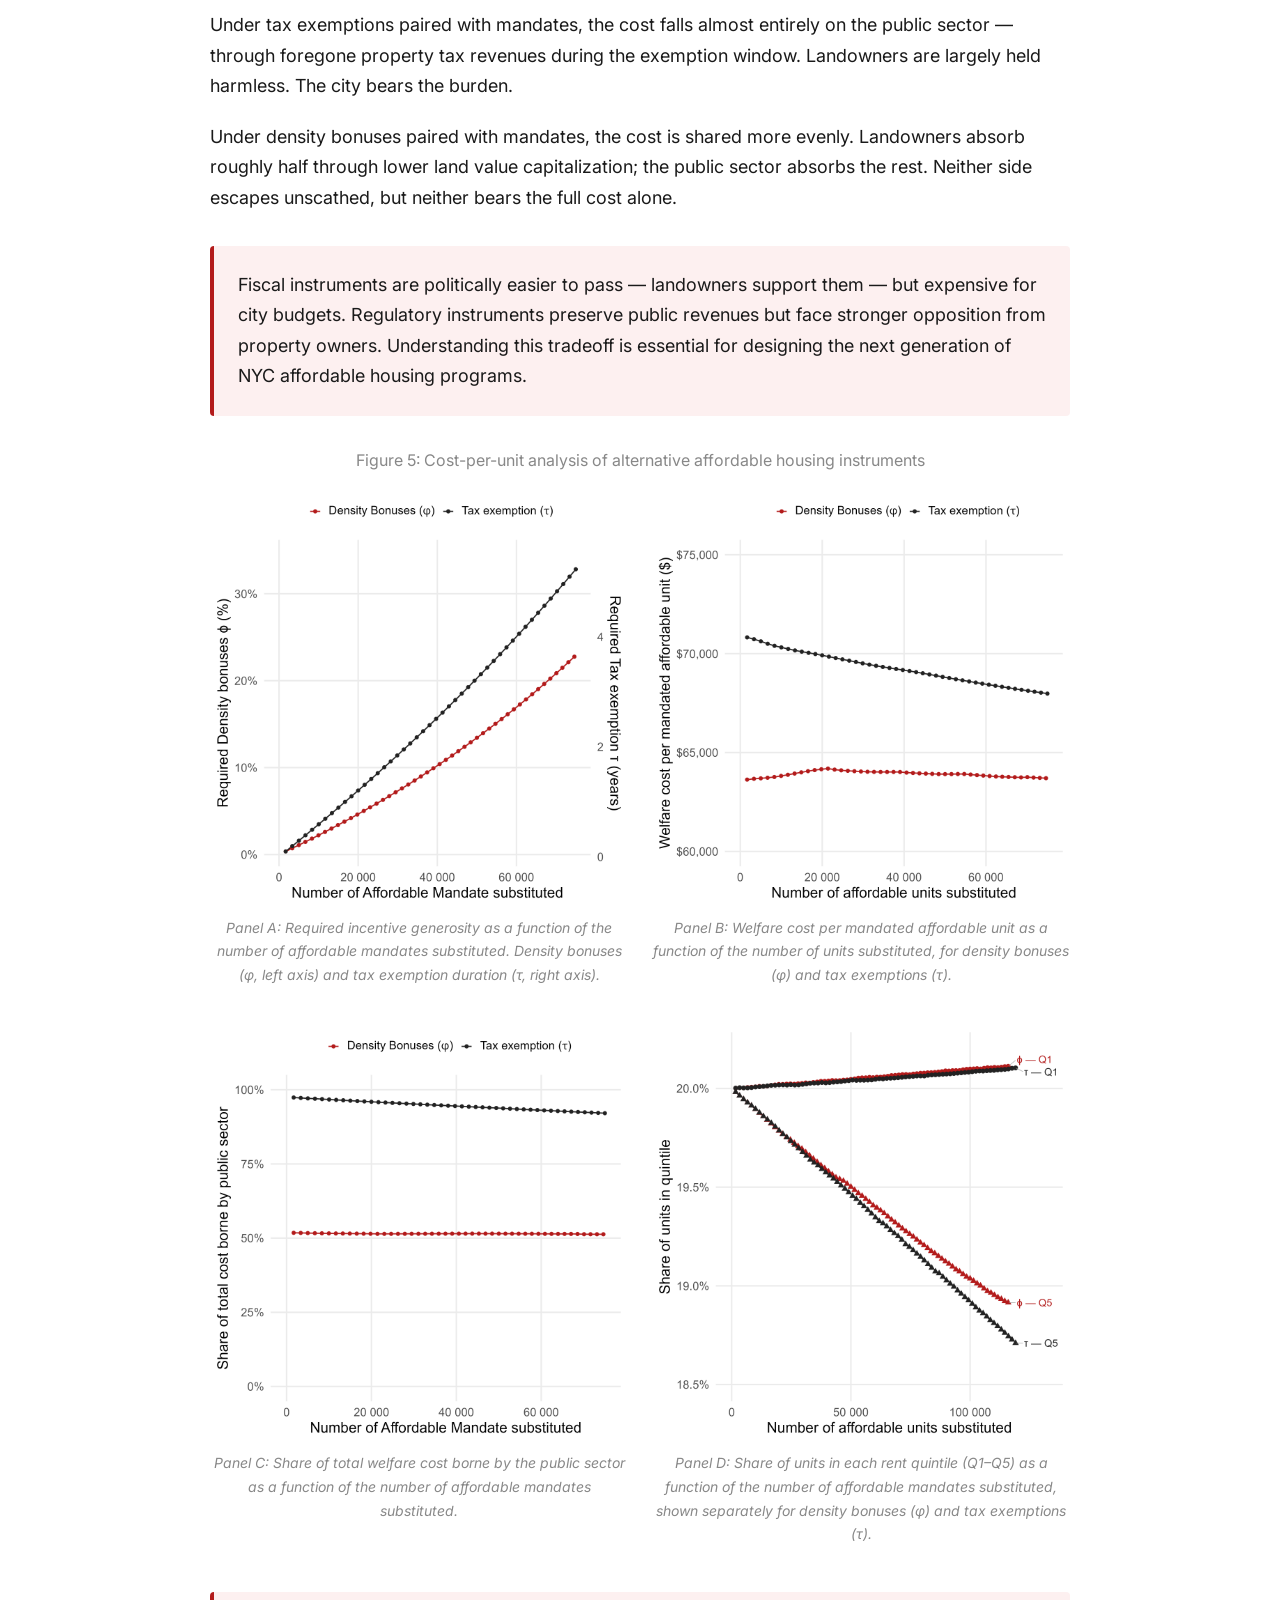
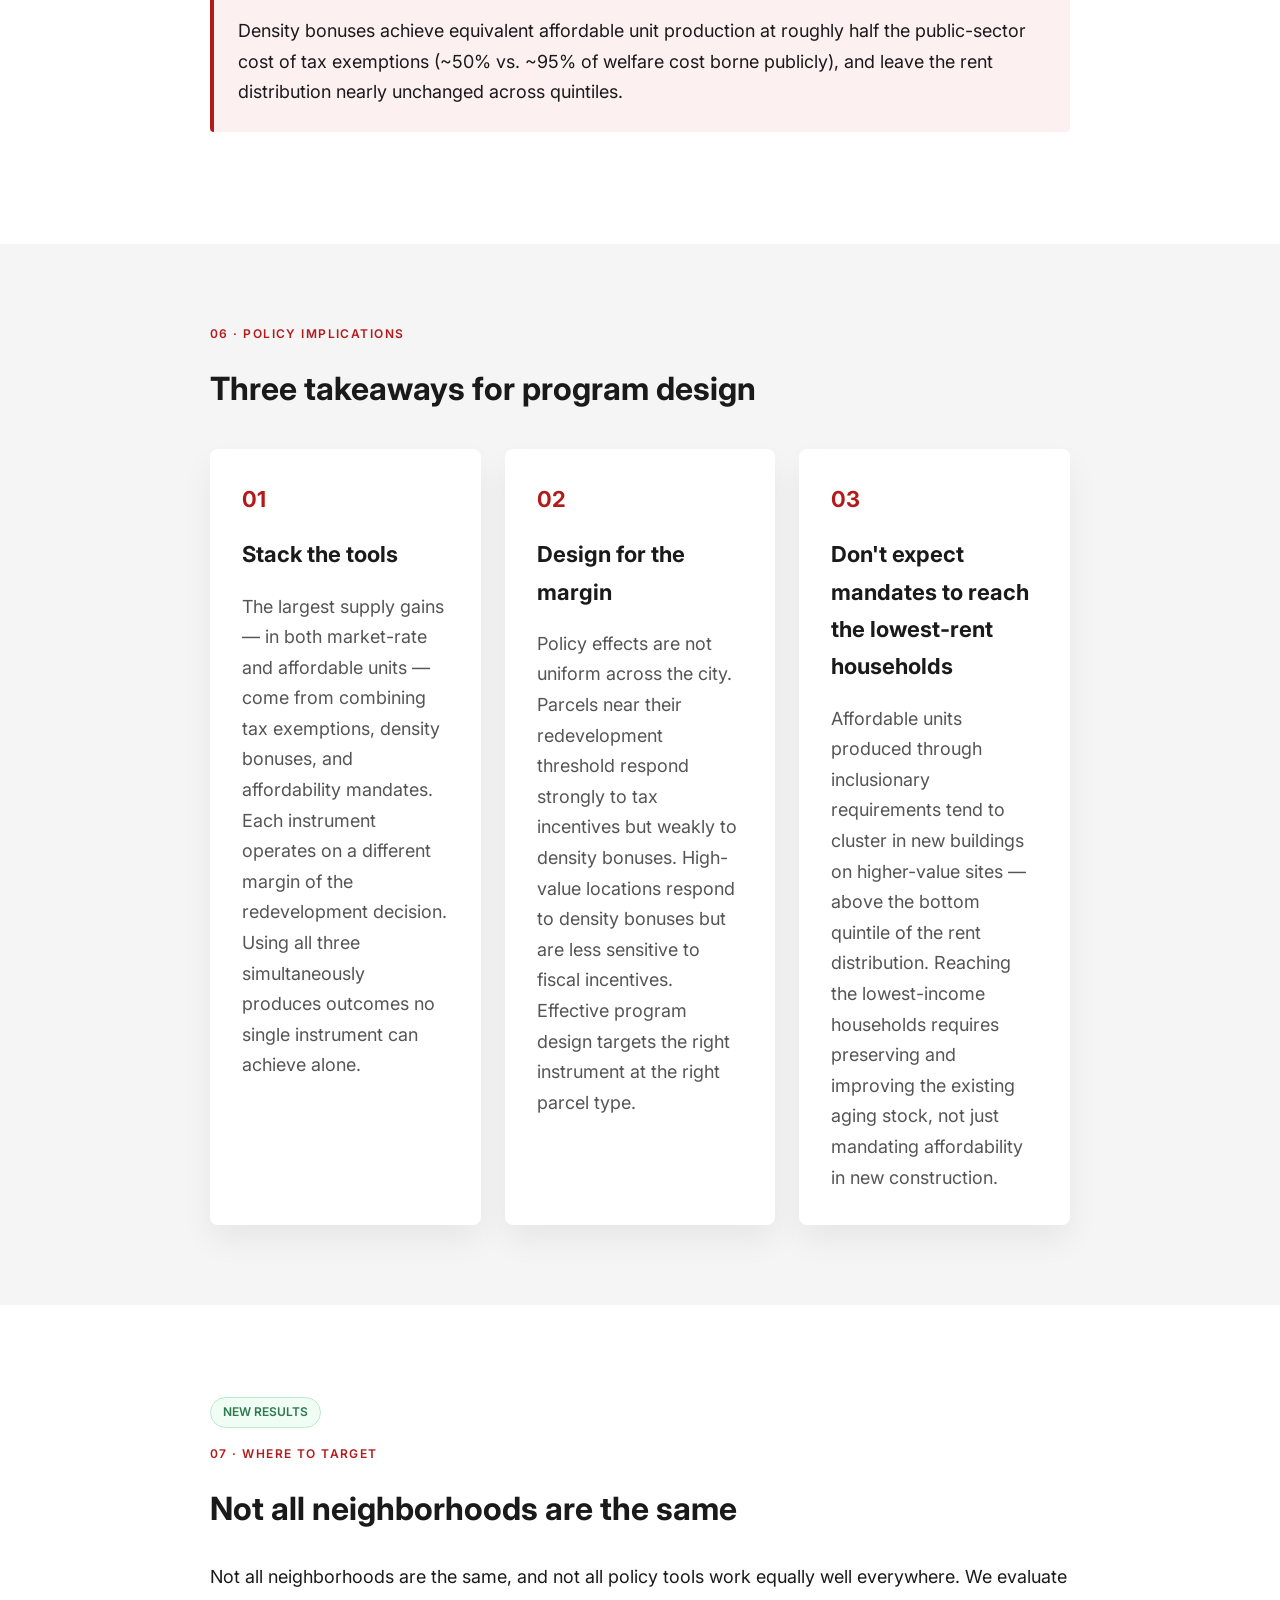
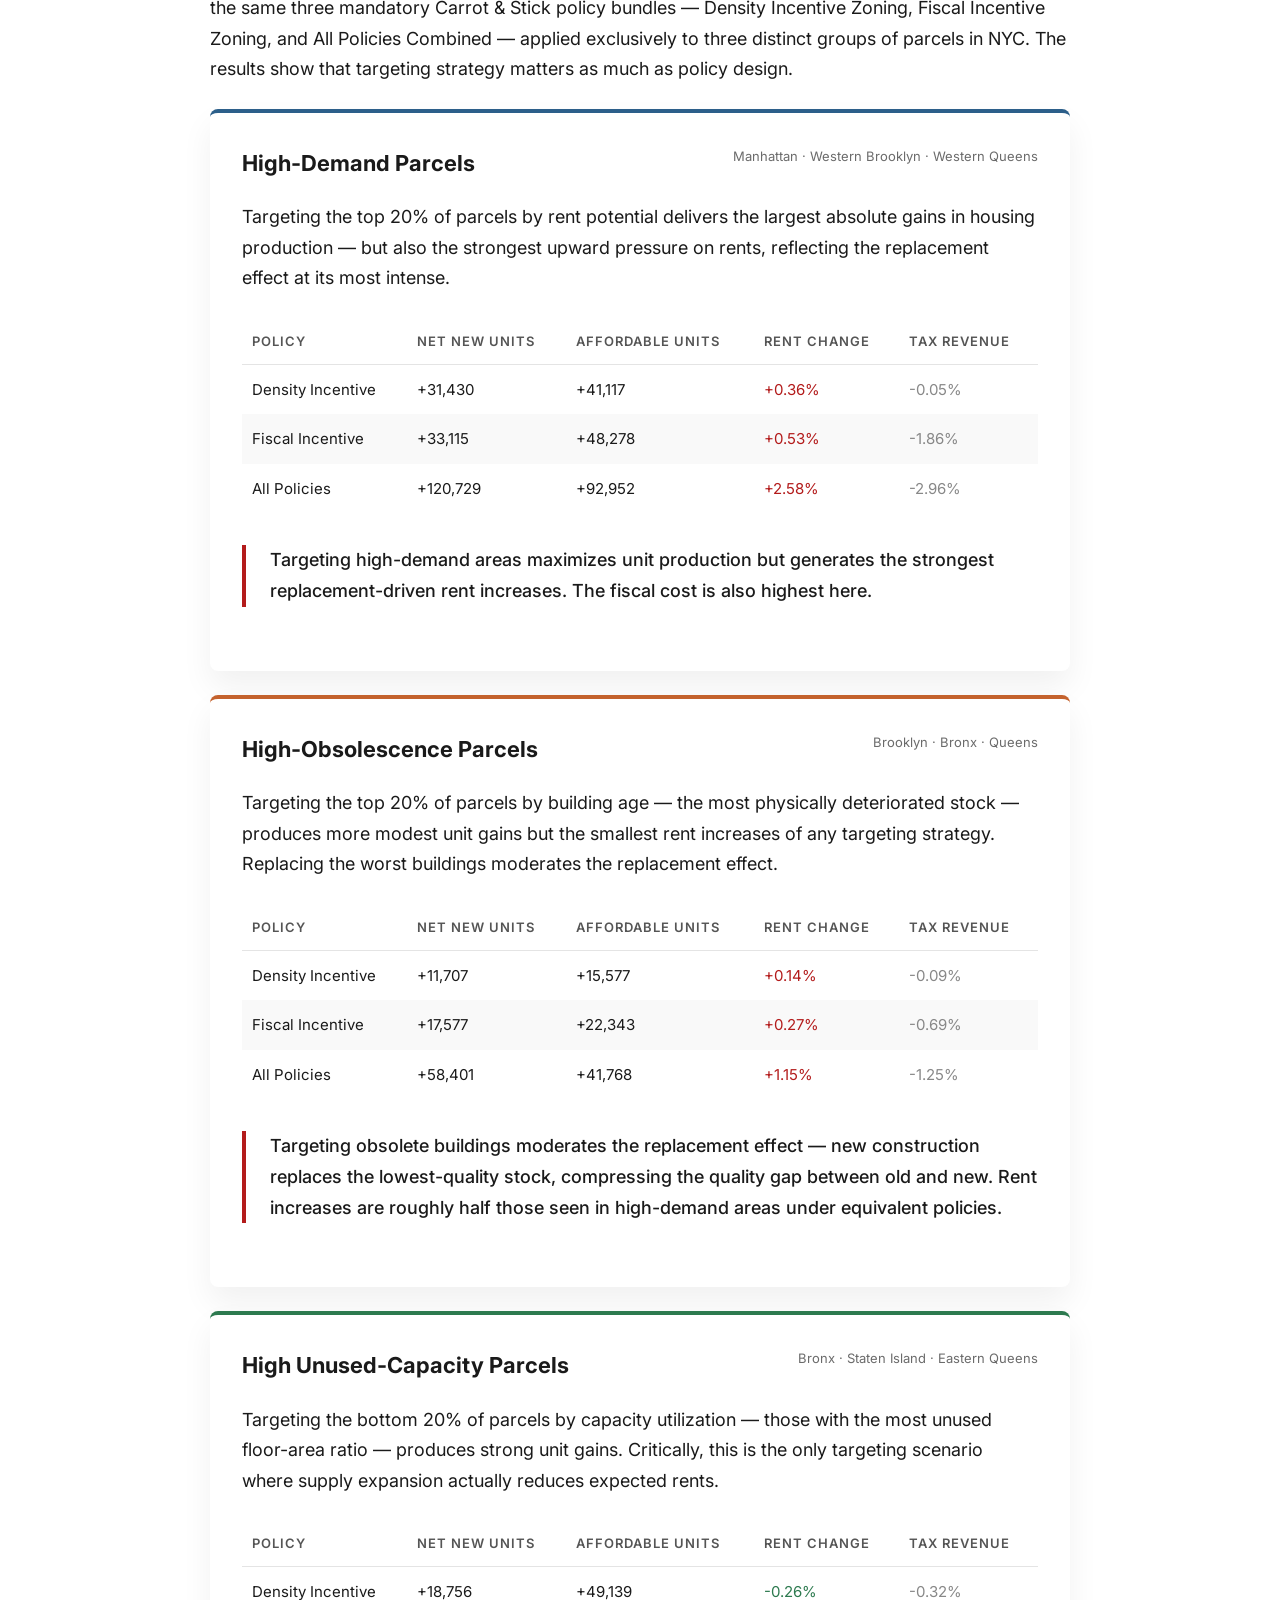
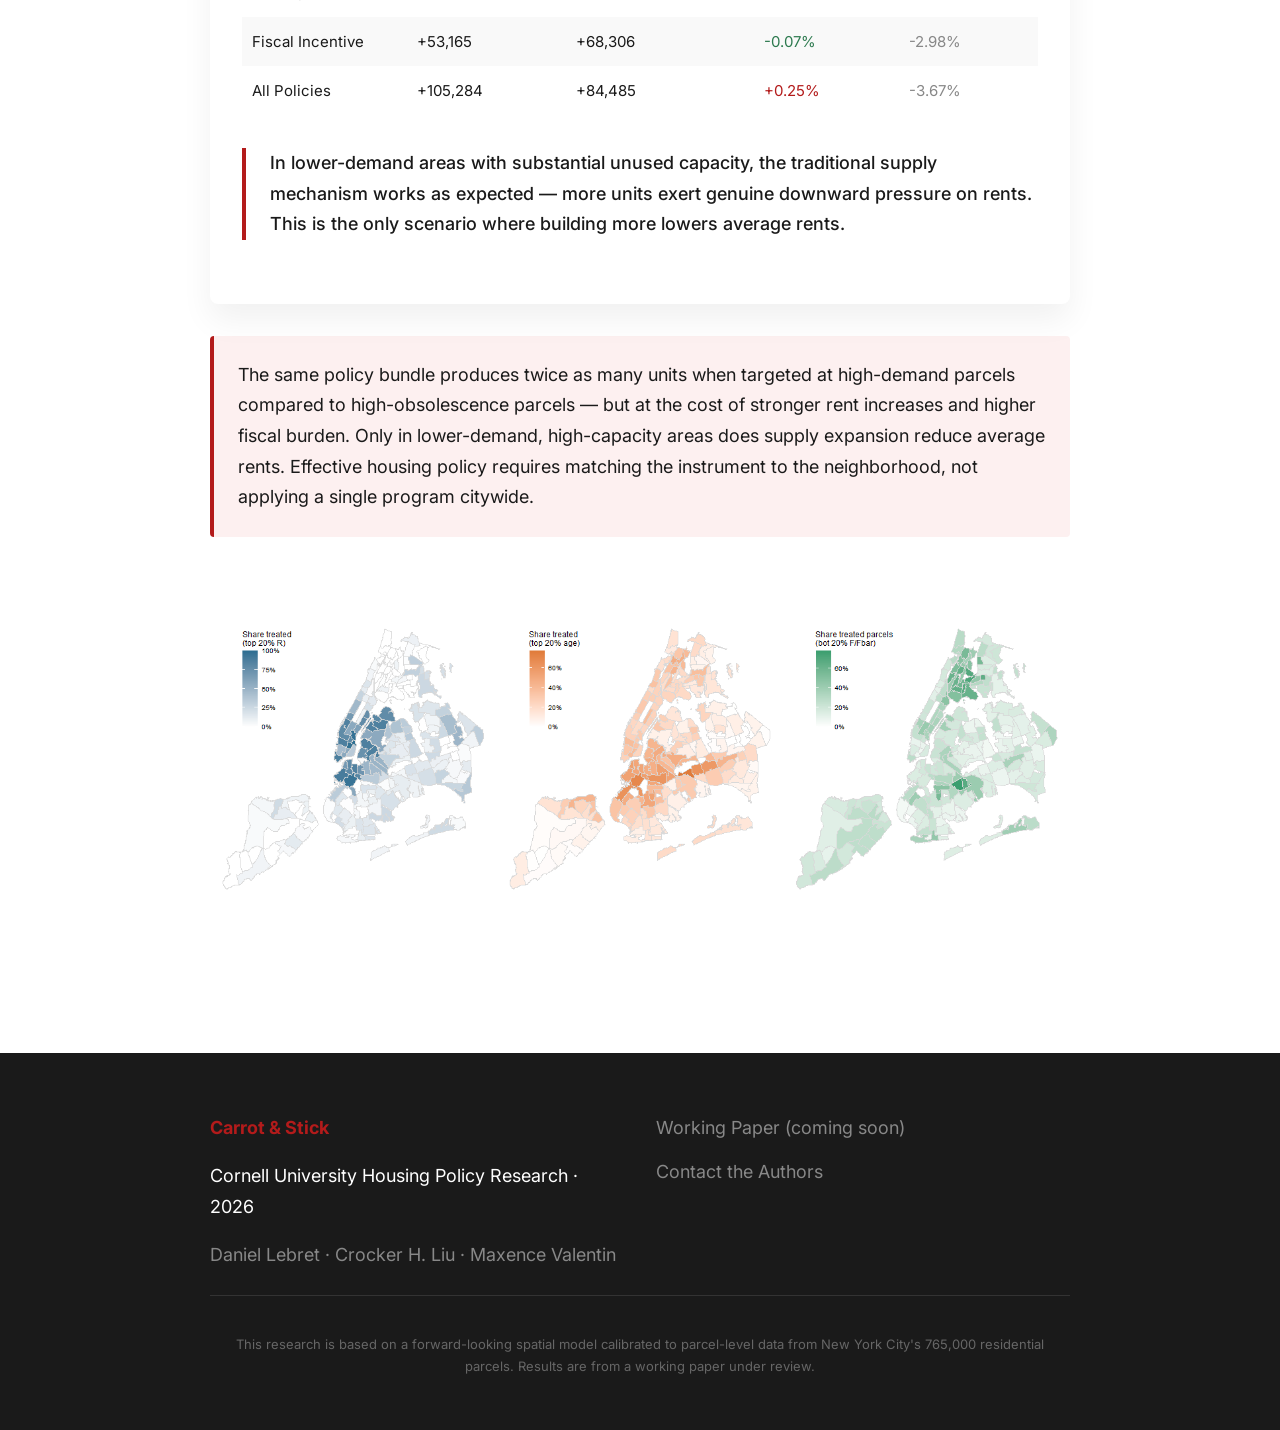
==== commit 31f21df2: "add working paper link" ====
--- a/index.html
+++ b/index.html
@@ -38,7 +38,7 @@
         <p class="hero-copy">New research on how housing incentives and affordability mandates actually work — and what each policy costs, and who pays.</p>
         <p class="hero-meta">Daniel Lebret, Crocker H. Liu & Maxence Valentin · Cornell University & ETH Zurich · 2026</p>
         <div class="hero-actions">
-          <a class="button button-primary" href="#">Read the Working Paper</a>
+          <a class="button button-primary" href="assets/carrot-and-stick-working-paper.pdf" target="_blank">Read the Working Paper</a>
           <a class="button button-secondary" href="#">Download Policy Brief</a>
         </div>
       </div>
@@ -66,7 +66,7 @@
           <p>This doesn't mean building is bad. It means the policy question is more specific than 'build more or build less.' The right questions are: which parcels get redeveloped, when, at what density, and under what conditions. Those are exactly the levers that housing policy controls — and exactly what this research quantifies.</p>
         </div>
         <aside class="quote-block">
-          <p>“The replacement effect is equally strong measured per square foot — and holds even when accounting for the observed trend toward smaller unit sizes in NYC construction since 2000.”</p>
+          <p>“The replacement effect is equally strong measured per square foot — and holds even when new units are assumed to be 20% smaller than existing ones (β = 0.8). Supply composition, not unit size, drives the result.”</p>
         </aside>
         <div class="figure-block">
           <img src="assets/figures/figure-6-unit-size-trend.png" alt="Weighted Average Size of Constructed Units in NYC" style="width: 100%; max-width: 100%; height: auto; display: block; box-sizing: border-box;" onerror="showFigurePlaceholder(this)" />
